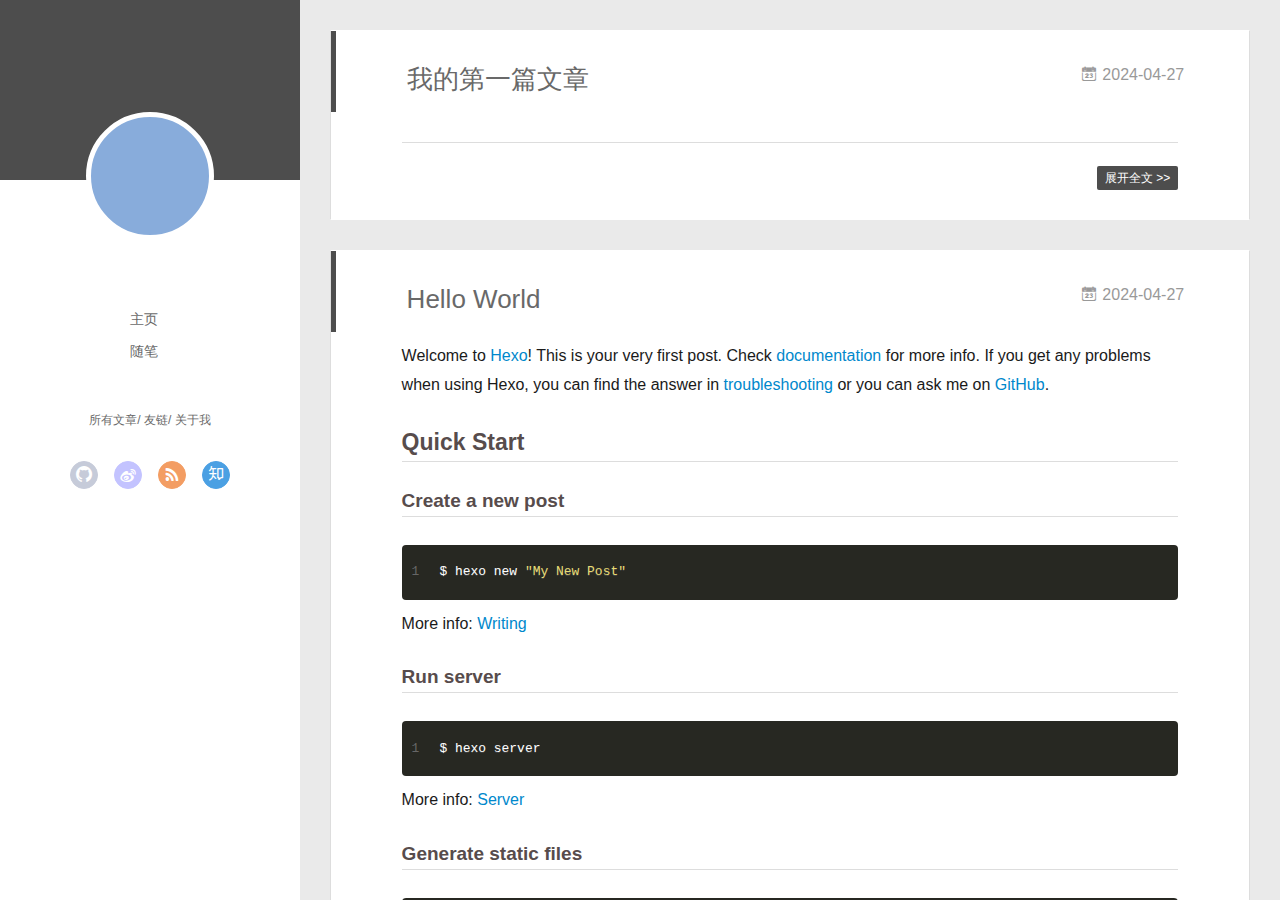
==== index.html @ f7ef1d69 "Site updated: 2024-04-27 20:26:57" ====
<!DOCTYPE html>
<html>
<head>
  <meta charset="utf-8">
  
  <meta name="renderer" content="webkit">
  <meta http-equiv="X-UA-Compatible" content="IE=edge" >
  <link rel="dns-prefetch" href="http://example.com">
  <title>Hexo</title>
  <meta name="viewport" content="width=device-width, initial-scale=1, maximum-scale=1">
  <meta property="og:type" content="website">
<meta property="og:title" content="Hexo">
<meta property="og:url" content="http://example.com/index.html">
<meta property="og:site_name" content="Hexo">
<meta property="og:locale" content="en_US">
<meta property="article:author" content="John Doe">
<meta name="twitter:card" content="summary">
  
    <link rel="alternative" href="/atom.xml" title="Hexo" type="application/atom+xml">
  
  
    <link rel="icon" href="/favicon.png">
  
  <link rel="stylesheet" type="text/css" href="/./main.0cf68a.css">
  <style type="text/css">
  
    #container.show {
      background: linear-gradient(200deg,#a0cfe4,#e8c37e);
    }
  </style>
  

  

<meta name="generator" content="Hexo 7.2.0"></head>

<body>
  <div id="container" q-class="show:isCtnShow">
    <canvas id="anm-canvas" class="anm-canvas"></canvas>
    <div class="left-col" q-class="show:isShow">
      
<div class="overlay" style="background: #4d4d4d"></div>
<div class="intrude-less">
	<header id="header" class="inner">
		<a href="/" class="profilepic">
			<img src="" class="js-avatar">
		</a>
		<hgroup>
		  <h1 class="header-author"><a href="/"></a></h1>
		</hgroup>
		

		<nav class="header-menu">
			<ul>
			
				<li><a href="/">主页</a></li>
	        
				<li><a href="/tags/%E9%9A%8F%E7%AC%94/">随笔</a></li>
	        
			</ul>
		</nav>
		<nav class="header-smart-menu">
    		
    			
    			<a q-on="click: openSlider(e, 'innerArchive')" href="javascript:void(0)">所有文章</a>
    			
            
    			
    			<a q-on="click: openSlider(e, 'friends')" href="javascript:void(0)">友链</a>
    			
            
    			
    			<a q-on="click: openSlider(e, 'aboutme')" href="javascript:void(0)">关于我</a>
    			
            
		</nav>
		<nav class="header-nav">
			<div class="social">
				
					<a class="github" target="_blank" href="#" title="github"><i class="icon-github"></i></a>
		        
					<a class="weibo" target="_blank" href="#" title="weibo"><i class="icon-weibo"></i></a>
		        
					<a class="rss" target="_blank" href="#" title="rss"><i class="icon-rss"></i></a>
		        
					<a class="zhihu" target="_blank" href="#" title="zhihu"><i class="icon-zhihu"></i></a>
		        
			</div>
		</nav>
	</header>		
</div>

    </div>
    <div class="mid-col" q-class="show:isShow,hide:isShow|isFalse">
      
<nav id="mobile-nav">
  	<div class="overlay js-overlay" style="background: #4d4d4d"></div>
	<div class="btnctn js-mobile-btnctn">
  		<div class="slider-trigger list" q-on="click: openSlider(e)"><i class="icon icon-sort"></i></div>
	</div>
	<div class="intrude-less">
		<header id="header" class="inner">
			<div class="profilepic">
				<img src="" class="js-avatar">
			</div>
			<hgroup>
			  <h1 class="header-author js-header-author"></h1>
			</hgroup>
			
			
			
				
			
				
			
			
			
			<nav class="header-nav">
				<div class="social">
					
						<a class="github" target="_blank" href="#" title="github"><i class="icon-github"></i></a>
			        
						<a class="weibo" target="_blank" href="#" title="weibo"><i class="icon-weibo"></i></a>
			        
						<a class="rss" target="_blank" href="#" title="rss"><i class="icon-rss"></i></a>
			        
						<a class="zhihu" target="_blank" href="#" title="zhihu"><i class="icon-zhihu"></i></a>
			        
				</div>
			</nav>

			<nav class="header-menu js-header-menu">
				<ul style="width: 50%">
				
				
					<li style="width: 50%"><a href="/">主页</a></li>
		        
					<li style="width: 50%"><a href="/tags/%E9%9A%8F%E7%AC%94/">随笔</a></li>
		        
				</ul>
			</nav>
		</header>				
	</div>
	<div class="mobile-mask" style="display:none" q-show="isShow"></div>
</nav>

      <div id="wrapper" class="body-wrap">
        <div class="menu-l">
          <div class="canvas-wrap">
            <canvas data-colors="#eaeaea" data-sectionHeight="100" data-contentId="js-content" id="myCanvas1" class="anm-canvas"></canvas>
          </div>
          <div id="js-content" class="content-ll">
            
  
    <article id="post-我的第一篇文章" class="article article-type-post  article-index" itemscope itemprop="blogPost">
  <div class="article-inner">
    
      <header class="article-header">
        
  
    <h1 itemprop="name">
      <a class="article-title" href="/2024/04/27/%E6%88%91%E7%9A%84%E7%AC%AC%E4%B8%80%E7%AF%87%E6%96%87%E7%AB%A0/">我的第一篇文章</a>
    </h1>
  

        
        <a href="/2024/04/27/%E6%88%91%E7%9A%84%E7%AC%AC%E4%B8%80%E7%AF%87%E6%96%87%E7%AB%A0/" class="archive-article-date">
  	<time datetime="2024-04-27T11:59:46.000Z" itemprop="datePublished"><i class="icon-calendar icon"></i>2024-04-27</time>
</a>
        
      </header>
    
    <div class="article-entry" itemprop="articleBody">
      
        
      

      
    </div>
    <div class="article-info article-info-index">
      
      
      

      
        <p class="article-more-link">
          <a class="article-more-a" href="/2024/04/27/%E6%88%91%E7%9A%84%E7%AC%AC%E4%B8%80%E7%AF%87%E6%96%87%E7%AB%A0/">展开全文 >></a>
        </p>
      

      
      <div class="clearfix"></div>
    </div>
  </div>
</article>

<aside class="wrap-side-operation">
    <div class="mod-side-operation">
        
        <div class="jump-container" id="js-jump-container" style="display:none;">
            <a href="javascript:void(0)" class="mod-side-operation__jump-to-top">
                <i class="icon-font icon-back"></i>
            </a>
            <div id="js-jump-plan-container" class="jump-plan-container" style="top: -11px;">
                <i class="icon-font icon-plane jump-plane"></i>
            </div>
        </div>
        
        
    </div>
</aside>




  
    <article id="post-hello-world" class="article article-type-post  article-index" itemscope itemprop="blogPost">
  <div class="article-inner">
    
      <header class="article-header">
        
  
    <h1 itemprop="name">
      <a class="article-title" href="/2024/04/27/hello-world/">Hello World</a>
    </h1>
  

        
        <a href="/2024/04/27/hello-world/" class="archive-article-date">
  	<time datetime="2024-04-27T08:13:49.030Z" itemprop="datePublished"><i class="icon-calendar icon"></i>2024-04-27</time>
</a>
        
      </header>
    
    <div class="article-entry" itemprop="articleBody">
      
        <p>Welcome to <a target="_blank" rel="noopener" href="https://hexo.io/">Hexo</a>! This is your very first post. Check <a target="_blank" rel="noopener" href="https://hexo.io/docs/">documentation</a> for more info. If you get any problems when using Hexo, you can find the answer in <a target="_blank" rel="noopener" href="https://hexo.io/docs/troubleshooting.html">troubleshooting</a> or you can ask me on <a target="_blank" rel="noopener" href="https://github.com/hexojs/hexo/issues">GitHub</a>.</p>
<h2 id="Quick-Start"><a href="#Quick-Start" class="headerlink" title="Quick Start"></a>Quick Start</h2><h3 id="Create-a-new-post"><a href="#Create-a-new-post" class="headerlink" title="Create a new post"></a>Create a new post</h3><figure class="highlight bash"><table><tr><td class="gutter"><pre><span class="line">1</span><br></pre></td><td class="code"><pre><span class="line">$ hexo new <span class="string">&quot;My New Post&quot;</span></span><br></pre></td></tr></table></figure>

<p>More info: <a target="_blank" rel="noopener" href="https://hexo.io/docs/writing.html">Writing</a></p>
<h3 id="Run-server"><a href="#Run-server" class="headerlink" title="Run server"></a>Run server</h3><figure class="highlight bash"><table><tr><td class="gutter"><pre><span class="line">1</span><br></pre></td><td class="code"><pre><span class="line">$ hexo server</span><br></pre></td></tr></table></figure>

<p>More info: <a target="_blank" rel="noopener" href="https://hexo.io/docs/server.html">Server</a></p>
<h3 id="Generate-static-files"><a href="#Generate-static-files" class="headerlink" title="Generate static files"></a>Generate static files</h3><figure class="highlight bash"><table><tr><td class="gutter"><pre><span class="line">1</span><br></pre></td><td class="code"><pre><span class="line">$ hexo generate</span><br></pre></td></tr></table></figure>

<p>More info: <a target="_blank" rel="noopener" href="https://hexo.io/docs/generating.html">Generating</a></p>
<h3 id="Deploy-to-remote-sites"><a href="#Deploy-to-remote-sites" class="headerlink" title="Deploy to remote sites"></a>Deploy to remote sites</h3><figure class="highlight bash"><table><tr><td class="gutter"><pre><span class="line">1</span><br></pre></td><td class="code"><pre><span class="line">$ hexo deploy</span><br></pre></td></tr></table></figure>

<p>More info: <a target="_blank" rel="noopener" href="https://hexo.io/docs/one-command-deployment.html">Deployment</a></p>

      

      
    </div>
    <div class="article-info article-info-index">
      
      
      

      
        <p class="article-more-link">
          <a class="article-more-a" href="/2024/04/27/hello-world/">展开全文 >></a>
        </p>
      

      
      <div class="clearfix"></div>
    </div>
  </div>
</article>

<aside class="wrap-side-operation">
    <div class="mod-side-operation">
        
        <div class="jump-container" id="js-jump-container" style="display:none;">
            <a href="javascript:void(0)" class="mod-side-operation__jump-to-top">
                <i class="icon-font icon-back"></i>
            </a>
            <div id="js-jump-plan-container" class="jump-plan-container" style="top: -11px;">
                <i class="icon-font icon-plane jump-plane"></i>
            </div>
        </div>
        
        
    </div>
</aside>




  
  


          </div>
        </div>
      </div>
      <footer id="footer">
  <div class="outer">
    <div id="footer-info">
    	<div class="footer-left">
    		&copy; 2024 John Doe
    	</div>
      	<div class="footer-right">
      		<a href="http://hexo.io/" target="_blank">Hexo</a>  Theme <a href="https://github.com/litten/hexo-theme-yilia" target="_blank">Yilia</a> by Litten
      	</div>
    </div>
  </div>
</footer>
    </div>
    <script>
	var yiliaConfig = {
		mathjax: false,
		isHome: true,
		isPost: false,
		isArchive: false,
		isTag: false,
		isCategory: false,
		open_in_new: false,
		toc_hide_index: true,
		root: "/",
		innerArchive: true,
		showTags: false
	}
</script>

<script>!function(t){function n(e){if(r[e])return r[e].exports;var i=r[e]={exports:{},id:e,loaded:!1};return t[e].call(i.exports,i,i.exports,n),i.loaded=!0,i.exports}var r={};n.m=t,n.c=r,n.p="./",n(0)}([function(t,n,r){r(195),t.exports=r(191)},function(t,n,r){var e=r(3),i=r(52),o=r(27),u=r(28),c=r(53),f="prototype",a=function(t,n,r){var s,l,h,v,p=t&a.F,d=t&a.G,y=t&a.S,g=t&a.P,b=t&a.B,m=d?e:y?e[n]||(e[n]={}):(e[n]||{})[f],x=d?i:i[n]||(i[n]={}),w=x[f]||(x[f]={});d&&(r=n);for(s in r)l=!p&&m&&void 0!==m[s],h=(l?m:r)[s],v=b&&l?c(h,e):g&&"function"==typeof h?c(Function.call,h):h,m&&u(m,s,h,t&a.U),x[s]!=h&&o(x,s,v),g&&w[s]!=h&&(w[s]=h)};e.core=i,a.F=1,a.G=2,a.S=4,a.P=8,a.B=16,a.W=32,a.U=64,a.R=128,t.exports=a},function(t,n,r){var e=r(6);t.exports=function(t){if(!e(t))throw TypeError(t+" is not an object!");return t}},function(t,n){var r=t.exports="undefined"!=typeof window&&window.Math==Math?window:"undefined"!=typeof self&&self.Math==Math?self:Function("return this")();"number"==typeof __g&&(__g=r)},function(t,n){t.exports=function(t){try{return!!t()}catch(t){return!0}}},function(t,n){var r=t.exports="undefined"!=typeof window&&window.Math==Math?window:"undefined"!=typeof self&&self.Math==Math?self:Function("return this")();"number"==typeof __g&&(__g=r)},function(t,n){t.exports=function(t){return"object"==typeof t?null!==t:"function"==typeof t}},function(t,n,r){var e=r(126)("wks"),i=r(76),o=r(3).Symbol,u="function"==typeof o;(t.exports=function(t){return e[t]||(e[t]=u&&o[t]||(u?o:i)("Symbol."+t))}).store=e},function(t,n){var r={}.hasOwnProperty;t.exports=function(t,n){return r.call(t,n)}},function(t,n,r){var e=r(94),i=r(33);t.exports=function(t){return e(i(t))}},function(t,n,r){t.exports=!r(4)(function(){return 7!=Object.defineProperty({},"a",{get:function(){return 7}}).a})},function(t,n,r){var e=r(2),i=r(167),o=r(50),u=Object.defineProperty;n.f=r(10)?Object.defineProperty:function(t,n,r){if(e(t),n=o(n,!0),e(r),i)try{return u(t,n,r)}catch(t){}if("get"in r||"set"in r)throw TypeError("Accessors not supported!");return"value"in r&&(t[n]=r.value),t}},function(t,n,r){t.exports=!r(18)(function(){return 7!=Object.defineProperty({},"a",{get:function(){return 7}}).a})},function(t,n,r){var e=r(14),i=r(22);t.exports=r(12)?function(t,n,r){return e.f(t,n,i(1,r))}:function(t,n,r){return t[n]=r,t}},function(t,n,r){var e=r(20),i=r(58),o=r(42),u=Object.defineProperty;n.f=r(12)?Object.defineProperty:function(t,n,r){if(e(t),n=o(n,!0),e(r),i)try{return u(t,n,r)}catch(t){}if("get"in r||"set"in r)throw TypeError("Accessors not supported!");return"value"in r&&(t[n]=r.value),t}},function(t,n,r){var e=r(40)("wks"),i=r(23),o=r(5).Symbol,u="function"==typeof o;(t.exports=function(t){return e[t]||(e[t]=u&&o[t]||(u?o:i)("Symbol."+t))}).store=e},function(t,n,r){var e=r(67),i=Math.min;t.exports=function(t){return t>0?i(e(t),9007199254740991):0}},function(t,n,r){var e=r(46);t.exports=function(t){return Object(e(t))}},function(t,n){t.exports=function(t){try{return!!t()}catch(t){return!0}}},function(t,n,r){var e=r(63),i=r(34);t.exports=Object.keys||function(t){return e(t,i)}},function(t,n,r){var e=r(21);t.exports=function(t){if(!e(t))throw TypeError(t+" is not an object!");return t}},function(t,n){t.exports=function(t){return"object"==typeof t?null!==t:"function"==typeof t}},function(t,n){t.exports=function(t,n){return{enumerable:!(1&t),configurable:!(2&t),writable:!(4&t),value:n}}},function(t,n){var r=0,e=Math.random();t.exports=function(t){return"Symbol(".concat(void 0===t?"":t,")_",(++r+e).toString(36))}},function(t,n){var r={}.hasOwnProperty;t.exports=function(t,n){return r.call(t,n)}},function(t,n){var r=t.exports={version:"2.4.0"};"number"==typeof __e&&(__e=r)},function(t,n){t.exports=function(t){if("function"!=typeof t)throw TypeError(t+" is not a function!");return t}},function(t,n,r){var e=r(11),i=r(66);t.exports=r(10)?function(t,n,r){return e.f(t,n,i(1,r))}:function(t,n,r){return t[n]=r,t}},function(t,n,r){var e=r(3),i=r(27),o=r(24),u=r(76)("src"),c="toString",f=Function[c],a=(""+f).split(c);r(52).inspectSource=function(t){return f.call(t)},(t.exports=function(t,n,r,c){var f="function"==typeof r;f&&(o(r,"name")||i(r,"name",n)),t[n]!==r&&(f&&(o(r,u)||i(r,u,t[n]?""+t[n]:a.join(String(n)))),t===e?t[n]=r:c?t[n]?t[n]=r:i(t,n,r):(delete t[n],i(t,n,r)))})(Function.prototype,c,function(){return"function"==typeof this&&this[u]||f.call(this)})},function(t,n,r){var e=r(1),i=r(4),o=r(46),u=function(t,n,r,e){var i=String(o(t)),u="<"+n;return""!==r&&(u+=" "+r+'="'+String(e).replace(/"/g,"&quot;")+'"'),u+">"+i+"</"+n+">"};t.exports=function(t,n){var r={};r[t]=n(u),e(e.P+e.F*i(function(){var n=""[t]('"');return n!==n.toLowerCase()||n.split('"').length>3}),"String",r)}},function(t,n,r){var e=r(115),i=r(46);t.exports=function(t){return e(i(t))}},function(t,n,r){var e=r(116),i=r(66),o=r(30),u=r(50),c=r(24),f=r(167),a=Object.getOwnPropertyDescriptor;n.f=r(10)?a:function(t,n){if(t=o(t),n=u(n,!0),f)try{return a(t,n)}catch(t){}if(c(t,n))return i(!e.f.call(t,n),t[n])}},function(t,n,r){var e=r(24),i=r(17),o=r(145)("IE_PROTO"),u=Object.prototype;t.exports=Object.getPrototypeOf||function(t){return t=i(t),e(t,o)?t[o]:"function"==typeof t.constructor&&t instanceof t.constructor?t.constructor.prototype:t instanceof Object?u:null}},function(t,n){t.exports=function(t){if(void 0==t)throw TypeError("Can't call method on  "+t);return t}},function(t,n){t.exports="constructor,hasOwnProperty,isPrototypeOf,propertyIsEnumerable,toLocaleString,toString,valueOf".split(",")},function(t,n){t.exports={}},function(t,n){t.exports=!0},function(t,n){n.f={}.propertyIsEnumerable},function(t,n,r){var e=r(14).f,i=r(8),o=r(15)("toStringTag");t.exports=function(t,n,r){t&&!i(t=r?t:t.prototype,o)&&e(t,o,{configurable:!0,value:n})}},function(t,n,r){var e=r(40)("keys"),i=r(23);t.exports=function(t){return e[t]||(e[t]=i(t))}},function(t,n,r){var e=r(5),i="__core-js_shared__",o=e[i]||(e[i]={});t.exports=function(t){return o[t]||(o[t]={})}},function(t,n){var r=Math.ceil,e=Math.floor;t.exports=function(t){return isNaN(t=+t)?0:(t>0?e:r)(t)}},function(t,n,r){var e=r(21);t.exports=function(t,n){if(!e(t))return t;var r,i;if(n&&"function"==typeof(r=t.toString)&&!e(i=r.call(t)))return i;if("function"==typeof(r=t.valueOf)&&!e(i=r.call(t)))return i;if(!n&&"function"==typeof(r=t.toString)&&!e(i=r.call(t)))return i;throw TypeError("Can't convert object to primitive value")}},function(t,n,r){var e=r(5),i=r(25),o=r(36),u=r(44),c=r(14).f;t.exports=function(t){var n=i.Symbol||(i.Symbol=o?{}:e.Symbol||{});"_"==t.charAt(0)||t in n||c(n,t,{value:u.f(t)})}},function(t,n,r){n.f=r(15)},function(t,n){var r={}.toString;t.exports=function(t){return r.call(t).slice(8,-1)}},function(t,n){t.exports=function(t){if(void 0==t)throw TypeError("Can't call method on  "+t);return t}},function(t,n,r){var e=r(4);t.exports=function(t,n){return!!t&&e(function(){n?t.call(null,function(){},1):t.call(null)})}},function(t,n,r){var e=r(53),i=r(115),o=r(17),u=r(16),c=r(203);t.exports=function(t,n){var r=1==t,f=2==t,a=3==t,s=4==t,l=6==t,h=5==t||l,v=n||c;return function(n,c,p){for(var d,y,g=o(n),b=i(g),m=e(c,p,3),x=u(b.length),w=0,S=r?v(n,x):f?v(n,0):void 0;x>w;w++)if((h||w in b)&&(d=b[w],y=m(d,w,g),t))if(r)S[w]=y;else if(y)switch(t){case 3:return!0;case 5:return d;case 6:return w;case 2:S.push(d)}else if(s)return!1;return l?-1:a||s?s:S}}},function(t,n,r){var e=r(1),i=r(52),o=r(4);t.exports=function(t,n){var r=(i.Object||{})[t]||Object[t],u={};u[t]=n(r),e(e.S+e.F*o(function(){r(1)}),"Object",u)}},function(t,n,r){var e=r(6);t.exports=function(t,n){if(!e(t))return t;var r,i;if(n&&"function"==typeof(r=t.toString)&&!e(i=r.call(t)))return i;if("function"==typeof(r=t.valueOf)&&!e(i=r.call(t)))return i;if(!n&&"function"==typeof(r=t.toString)&&!e(i=r.call(t)))return i;throw TypeError("Can't convert object to primitive value")}},function(t,n,r){var e=r(5),i=r(25),o=r(91),u=r(13),c="prototype",f=function(t,n,r){var a,s,l,h=t&f.F,v=t&f.G,p=t&f.S,d=t&f.P,y=t&f.B,g=t&f.W,b=v?i:i[n]||(i[n]={}),m=b[c],x=v?e:p?e[n]:(e[n]||{})[c];v&&(r=n);for(a in r)(s=!h&&x&&void 0!==x[a])&&a in b||(l=s?x[a]:r[a],b[a]=v&&"function"!=typeof x[a]?r[a]:y&&s?o(l,e):g&&x[a]==l?function(t){var n=function(n,r,e){if(this instanceof t){switch(arguments.length){case 0:return new t;case 1:return new t(n);case 2:return new t(n,r)}return new t(n,r,e)}return t.apply(this,arguments)};return n[c]=t[c],n}(l):d&&"function"==typeof l?o(Function.call,l):l,d&&((b.virtual||(b.virtual={}))[a]=l,t&f.R&&m&&!m[a]&&u(m,a,l)))};f.F=1,f.G=2,f.S=4,f.P=8,f.B=16,f.W=32,f.U=64,f.R=128,t.exports=f},function(t,n){var r=t.exports={version:"2.4.0"};"number"==typeof __e&&(__e=r)},function(t,n,r){var e=r(26);t.exports=function(t,n,r){if(e(t),void 0===n)return t;switch(r){case 1:return function(r){return t.call(n,r)};case 2:return function(r,e){return t.call(n,r,e)};case 3:return function(r,e,i){return t.call(n,r,e,i)}}return function(){return t.apply(n,arguments)}}},function(t,n,r){var e=r(183),i=r(1),o=r(126)("metadata"),u=o.store||(o.store=new(r(186))),c=function(t,n,r){var i=u.get(t);if(!i){if(!r)return;u.set(t,i=new e)}var o=i.get(n);if(!o){if(!r)return;i.set(n,o=new e)}return o},f=function(t,n,r){var e=c(n,r,!1);return void 0!==e&&e.has(t)},a=function(t,n,r){var e=c(n,r,!1);return void 0===e?void 0:e.get(t)},s=function(t,n,r,e){c(r,e,!0).set(t,n)},l=function(t,n){var r=c(t,n,!1),e=[];return r&&r.forEach(function(t,n){e.push(n)}),e},h=function(t){return void 0===t||"symbol"==typeof t?t:String(t)},v=function(t){i(i.S,"Reflect",t)};t.exports={store:u,map:c,has:f,get:a,set:s,keys:l,key:h,exp:v}},function(t,n,r){"use strict";if(r(10)){var e=r(69),i=r(3),o=r(4),u=r(1),c=r(127),f=r(152),a=r(53),s=r(68),l=r(66),h=r(27),v=r(73),p=r(67),d=r(16),y=r(75),g=r(50),b=r(24),m=r(180),x=r(114),w=r(6),S=r(17),_=r(137),O=r(70),E=r(32),P=r(71).f,j=r(154),F=r(76),M=r(7),A=r(48),N=r(117),T=r(146),I=r(155),k=r(80),L=r(123),R=r(74),C=r(130),D=r(160),U=r(11),W=r(31),G=U.f,B=W.f,V=i.RangeError,z=i.TypeError,q=i.Uint8Array,K="ArrayBuffer",J="Shared"+K,Y="BYTES_PER_ELEMENT",H="prototype",$=Array[H],X=f.ArrayBuffer,Q=f.DataView,Z=A(0),tt=A(2),nt=A(3),rt=A(4),et=A(5),it=A(6),ot=N(!0),ut=N(!1),ct=I.values,ft=I.keys,at=I.entries,st=$.lastIndexOf,lt=$.reduce,ht=$.reduceRight,vt=$.join,pt=$.sort,dt=$.slice,yt=$.toString,gt=$.toLocaleString,bt=M("iterator"),mt=M("toStringTag"),xt=F("typed_constructor"),wt=F("def_constructor"),St=c.CONSTR,_t=c.TYPED,Ot=c.VIEW,Et="Wrong length!",Pt=A(1,function(t,n){return Tt(T(t,t[wt]),n)}),jt=o(function(){return 1===new q(new Uint16Array([1]).buffer)[0]}),Ft=!!q&&!!q[H].set&&o(function(){new q(1).set({})}),Mt=function(t,n){if(void 0===t)throw z(Et);var r=+t,e=d(t);if(n&&!m(r,e))throw V(Et);return e},At=function(t,n){var r=p(t);if(r<0||r%n)throw V("Wrong offset!");return r},Nt=function(t){if(w(t)&&_t in t)return t;throw z(t+" is not a typed array!")},Tt=function(t,n){if(!(w(t)&&xt in t))throw z("It is not a typed array constructor!");return new t(n)},It=function(t,n){return kt(T(t,t[wt]),n)},kt=function(t,n){for(var r=0,e=n.length,i=Tt(t,e);e>r;)i[r]=n[r++];return i},Lt=function(t,n,r){G(t,n,{get:function(){return this._d[r]}})},Rt=function(t){var n,r,e,i,o,u,c=S(t),f=arguments.length,s=f>1?arguments[1]:void 0,l=void 0!==s,h=j(c);if(void 0!=h&&!_(h)){for(u=h.call(c),e=[],n=0;!(o=u.next()).done;n++)e.push(o.value);c=e}for(l&&f>2&&(s=a(s,arguments[2],2)),n=0,r=d(c.length),i=Tt(this,r);r>n;n++)i[n]=l?s(c[n],n):c[n];return i},Ct=function(){for(var t=0,n=arguments.length,r=Tt(this,n);n>t;)r[t]=arguments[t++];return r},Dt=!!q&&o(function(){gt.call(new q(1))}),Ut=function(){return gt.apply(Dt?dt.call(Nt(this)):Nt(this),arguments)},Wt={copyWithin:function(t,n){return D.call(Nt(this),t,n,arguments.length>2?arguments[2]:void 0)},every:function(t){return rt(Nt(this),t,arguments.length>1?arguments[1]:void 0)},fill:function(t){return C.apply(Nt(this),arguments)},filter:function(t){return It(this,tt(Nt(this),t,arguments.length>1?arguments[1]:void 0))},find:function(t){return et(Nt(this),t,arguments.length>1?arguments[1]:void 0)},findIndex:function(t){return it(Nt(this),t,arguments.length>1?arguments[1]:void 0)},forEach:function(t){Z(Nt(this),t,arguments.length>1?arguments[1]:void 0)},indexOf:function(t){return ut(Nt(this),t,arguments.length>1?arguments[1]:void 0)},includes:function(t){return ot(Nt(this),t,arguments.length>1?arguments[1]:void 0)},join:function(t){return vt.apply(Nt(this),arguments)},lastIndexOf:function(t){return st.apply(Nt(this),arguments)},map:function(t){return Pt(Nt(this),t,arguments.length>1?arguments[1]:void 0)},reduce:function(t){return lt.apply(Nt(this),arguments)},reduceRight:function(t){return ht.apply(Nt(this),arguments)},reverse:function(){for(var t,n=this,r=Nt(n).length,e=Math.floor(r/2),i=0;i<e;)t=n[i],n[i++]=n[--r],n[r]=t;return n},some:function(t){return nt(Nt(this),t,arguments.length>1?arguments[1]:void 0)},sort:function(t){return pt.call(Nt(this),t)},subarray:function(t,n){var r=Nt(this),e=r.length,i=y(t,e);return new(T(r,r[wt]))(r.buffer,r.byteOffset+i*r.BYTES_PER_ELEMENT,d((void 0===n?e:y(n,e))-i))}},Gt=function(t,n){return It(this,dt.call(Nt(this),t,n))},Bt=function(t){Nt(this);var n=At(arguments[1],1),r=this.length,e=S(t),i=d(e.length),o=0;if(i+n>r)throw V(Et);for(;o<i;)this[n+o]=e[o++]},Vt={entries:function(){return at.call(Nt(this))},keys:function(){return ft.call(Nt(this))},values:function(){return ct.call(Nt(this))}},zt=function(t,n){return w(t)&&t[_t]&&"symbol"!=typeof n&&n in t&&String(+n)==String(n)},qt=function(t,n){return zt(t,n=g(n,!0))?l(2,t[n]):B(t,n)},Kt=function(t,n,r){return!(zt(t,n=g(n,!0))&&w(r)&&b(r,"value"))||b(r,"get")||b(r,"set")||r.configurable||b(r,"writable")&&!r.writable||b(r,"enumerable")&&!r.enumerable?G(t,n,r):(t[n]=r.value,t)};St||(W.f=qt,U.f=Kt),u(u.S+u.F*!St,"Object",{getOwnPropertyDescriptor:qt,defineProperty:Kt}),o(function(){yt.call({})})&&(yt=gt=function(){return vt.call(this)});var Jt=v({},Wt);v(Jt,Vt),h(Jt,bt,Vt.values),v(Jt,{slice:Gt,set:Bt,constructor:function(){},toString:yt,toLocaleString:Ut}),Lt(Jt,"buffer","b"),Lt(Jt,"byteOffset","o"),Lt(Jt,"byteLength","l"),Lt(Jt,"length","e"),G(Jt,mt,{get:function(){return this[_t]}}),t.exports=function(t,n,r,f){f=!!f;var a=t+(f?"Clamped":"")+"Array",l="Uint8Array"!=a,v="get"+t,p="set"+t,y=i[a],g=y||{},b=y&&E(y),m=!y||!c.ABV,S={},_=y&&y[H],j=function(t,r){var e=t._d;return e.v[v](r*n+e.o,jt)},F=function(t,r,e){var i=t._d;f&&(e=(e=Math.round(e))<0?0:e>255?255:255&e),i.v[p](r*n+i.o,e,jt)},M=function(t,n){G(t,n,{get:function(){return j(this,n)},set:function(t){return F(this,n,t)},enumerable:!0})};m?(y=r(function(t,r,e,i){s(t,y,a,"_d");var o,u,c,f,l=0,v=0;if(w(r)){if(!(r instanceof X||(f=x(r))==K||f==J))return _t in r?kt(y,r):Rt.call(y,r);o=r,v=At(e,n);var p=r.byteLength;if(void 0===i){if(p%n)throw V(Et);if((u=p-v)<0)throw V(Et)}else if((u=d(i)*n)+v>p)throw V(Et);c=u/n}else c=Mt(r,!0),u=c*n,o=new X(u);for(h(t,"_d",{b:o,o:v,l:u,e:c,v:new Q(o)});l<c;)M(t,l++)}),_=y[H]=O(Jt),h(_,"constructor",y)):L(function(t){new y(null),new y(t)},!0)||(y=r(function(t,r,e,i){s(t,y,a);var o;return w(r)?r instanceof X||(o=x(r))==K||o==J?void 0!==i?new g(r,At(e,n),i):void 0!==e?new g(r,At(e,n)):new g(r):_t in r?kt(y,r):Rt.call(y,r):new g(Mt(r,l))}),Z(b!==Function.prototype?P(g).concat(P(b)):P(g),function(t){t in y||h(y,t,g[t])}),y[H]=_,e||(_.constructor=y));var A=_[bt],N=!!A&&("values"==A.name||void 0==A.name),T=Vt.values;h(y,xt,!0),h(_,_t,a),h(_,Ot,!0),h(_,wt,y),(f?new y(1)[mt]==a:mt in _)||G(_,mt,{get:function(){return a}}),S[a]=y,u(u.G+u.W+u.F*(y!=g),S),u(u.S,a,{BYTES_PER_ELEMENT:n,from:Rt,of:Ct}),Y in _||h(_,Y,n),u(u.P,a,Wt),R(a),u(u.P+u.F*Ft,a,{set:Bt}),u(u.P+u.F*!N,a,Vt),u(u.P+u.F*(_.toString!=yt),a,{toString:yt}),u(u.P+u.F*o(function(){new y(1).slice()}),a,{slice:Gt}),u(u.P+u.F*(o(function(){return[1,2].toLocaleString()!=new y([1,2]).toLocaleString()})||!o(function(){_.toLocaleString.call([1,2])})),a,{toLocaleString:Ut}),k[a]=N?A:T,e||N||h(_,bt,T)}}else t.exports=function(){}},function(t,n){var r={}.toString;t.exports=function(t){return r.call(t).slice(8,-1)}},function(t,n,r){var e=r(21),i=r(5).document,o=e(i)&&e(i.createElement);t.exports=function(t){return o?i.createElement(t):{}}},function(t,n,r){t.exports=!r(12)&&!r(18)(function(){return 7!=Object.defineProperty(r(57)("div"),"a",{get:function(){return 7}}).a})},function(t,n,r){"use strict";var e=r(36),i=r(51),o=r(64),u=r(13),c=r(8),f=r(35),a=r(96),s=r(38),l=r(103),h=r(15)("iterator"),v=!([].keys&&"next"in[].keys()),p="keys",d="values",y=function(){return this};t.exports=function(t,n,r,g,b,m,x){a(r,n,g);var w,S,_,O=function(t){if(!v&&t in F)return F[t];switch(t){case p:case d:return function(){return new r(this,t)}}return function(){return new r(this,t)}},E=n+" Iterator",P=b==d,j=!1,F=t.prototype,M=F[h]||F["@@iterator"]||b&&F[b],A=M||O(b),N=b?P?O("entries"):A:void 0,T="Array"==n?F.entries||M:M;if(T&&(_=l(T.call(new t)))!==Object.prototype&&(s(_,E,!0),e||c(_,h)||u(_,h,y)),P&&M&&M.name!==d&&(j=!0,A=function(){return M.call(this)}),e&&!x||!v&&!j&&F[h]||u(F,h,A),f[n]=A,f[E]=y,b)if(w={values:P?A:O(d),keys:m?A:O(p),entries:N},x)for(S in w)S in F||o(F,S,w[S]);else i(i.P+i.F*(v||j),n,w);return w}},function(t,n,r){var e=r(20),i=r(100),o=r(34),u=r(39)("IE_PROTO"),c=function(){},f="prototype",a=function(){var t,n=r(57)("iframe"),e=o.length;for(n.style.display="none",r(93).appendChild(n),n.src="javascript:",t=n.contentWindow.document,t.open(),t.write("<script>document.F=Object<\/script>"),t.close(),a=t.F;e--;)delete a[f][o[e]];return a()};t.exports=Object.create||function(t,n){var r;return null!==t?(c[f]=e(t),r=new c,c[f]=null,r[u]=t):r=a(),void 0===n?r:i(r,n)}},function(t,n,r){var e=r(63),i=r(34).concat("length","prototype");n.f=Object.getOwnPropertyNames||function(t){return e(t,i)}},function(t,n){n.f=Object.getOwnPropertySymbols},function(t,n,r){var e=r(8),i=r(9),o=r(90)(!1),u=r(39)("IE_PROTO");t.exports=function(t,n){var r,c=i(t),f=0,a=[];for(r in c)r!=u&&e(c,r)&&a.push(r);for(;n.length>f;)e(c,r=n[f++])&&(~o(a,r)||a.push(r));return a}},function(t,n,r){t.exports=r(13)},function(t,n,r){var e=r(76)("meta"),i=r(6),o=r(24),u=r(11).f,c=0,f=Object.isExtensible||function(){return!0},a=!r(4)(function(){return f(Object.preventExtensions({}))}),s=function(t){u(t,e,{value:{i:"O"+ ++c,w:{}}})},l=function(t,n){if(!i(t))return"symbol"==typeof t?t:("string"==typeof t?"S":"P")+t;if(!o(t,e)){if(!f(t))return"F";if(!n)return"E";s(t)}return t[e].i},h=function(t,n){if(!o(t,e)){if(!f(t))return!0;if(!n)return!1;s(t)}return t[e].w},v=function(t){return a&&p.NEED&&f(t)&&!o(t,e)&&s(t),t},p=t.exports={KEY:e,NEED:!1,fastKey:l,getWeak:h,onFreeze:v}},function(t,n){t.exports=function(t,n){return{enumerable:!(1&t),configurable:!(2&t),writable:!(4&t),value:n}}},function(t,n){var r=Math.ceil,e=Math.floor;t.exports=function(t){return isNaN(t=+t)?0:(t>0?e:r)(t)}},function(t,n){t.exports=function(t,n,r,e){if(!(t instanceof n)||void 0!==e&&e in t)throw TypeError(r+": incorrect invocation!");return t}},function(t,n){t.exports=!1},function(t,n,r){var e=r(2),i=r(173),o=r(133),u=r(145)("IE_PROTO"),c=function(){},f="prototype",a=function(){var t,n=r(132)("iframe"),e=o.length;for(n.style.display="none",r(135).appendChild(n),n.src="javascript:",t=n.contentWindow.document,t.open(),t.write("<script>document.F=Object<\/script>"),t.close(),a=t.F;e--;)delete a[f][o[e]];return a()};t.exports=Object.create||function(t,n){var r;return null!==t?(c[f]=e(t),r=new c,c[f]=null,r[u]=t):r=a(),void 0===n?r:i(r,n)}},function(t,n,r){var e=r(175),i=r(133).concat("length","prototype");n.f=Object.getOwnPropertyNames||function(t){return e(t,i)}},function(t,n,r){var e=r(175),i=r(133);t.exports=Object.keys||function(t){return e(t,i)}},function(t,n,r){var e=r(28);t.exports=function(t,n,r){for(var i in n)e(t,i,n[i],r);return t}},function(t,n,r){"use strict";var e=r(3),i=r(11),o=r(10),u=r(7)("species");t.exports=function(t){var n=e[t];o&&n&&!n[u]&&i.f(n,u,{configurable:!0,get:function(){return this}})}},function(t,n,r){var e=r(67),i=Math.max,o=Math.min;t.exports=function(t,n){return t=e(t),t<0?i(t+n,0):o(t,n)}},function(t,n){var r=0,e=Math.random();t.exports=function(t){return"Symbol(".concat(void 0===t?"":t,")_",(++r+e).toString(36))}},function(t,n,r){var e=r(33);t.exports=function(t){return Object(e(t))}},function(t,n,r){var e=r(7)("unscopables"),i=Array.prototype;void 0==i[e]&&r(27)(i,e,{}),t.exports=function(t){i[e][t]=!0}},function(t,n,r){var e=r(53),i=r(169),o=r(137),u=r(2),c=r(16),f=r(154),a={},s={},n=t.exports=function(t,n,r,l,h){var v,p,d,y,g=h?function(){return t}:f(t),b=e(r,l,n?2:1),m=0;if("function"!=typeof g)throw TypeError(t+" is not iterable!");if(o(g)){for(v=c(t.length);v>m;m++)if((y=n?b(u(p=t[m])[0],p[1]):b(t[m]))===a||y===s)return y}else for(d=g.call(t);!(p=d.next()).done;)if((y=i(d,b,p.value,n))===a||y===s)return y};n.BREAK=a,n.RETURN=s},function(t,n){t.exports={}},function(t,n,r){var e=r(11).f,i=r(24),o=r(7)("toStringTag");t.exports=function(t,n,r){t&&!i(t=r?t:t.prototype,o)&&e(t,o,{configurable:!0,value:n})}},function(t,n,r){var e=r(1),i=r(46),o=r(4),u=r(150),c="["+u+"]",f="​",a=RegExp("^"+c+c+"*"),s=RegExp(c+c+"*$"),l=function(t,n,r){var i={},c=o(function(){return!!u[t]()||f[t]()!=f}),a=i[t]=c?n(h):u[t];r&&(i[r]=a),e(e.P+e.F*c,"String",i)},h=l.trim=function(t,n){return t=String(i(t)),1&n&&(t=t.replace(a,"")),2&n&&(t=t.replace(s,"")),t};t.exports=l},function(t,n,r){t.exports={default:r(86),__esModule:!0}},function(t,n,r){t.exports={default:r(87),__esModule:!0}},function(t,n,r){"use strict";function e(t){return t&&t.__esModule?t:{default:t}}n.__esModule=!0;var i=r(84),o=e(i),u=r(83),c=e(u),f="function"==typeof c.default&&"symbol"==typeof o.default?function(t){return typeof t}:function(t){return t&&"function"==typeof c.default&&t.constructor===c.default&&t!==c.default.prototype?"symbol":typeof t};n.default="function"==typeof c.default&&"symbol"===f(o.default)?function(t){return void 0===t?"undefined":f(t)}:function(t){return t&&"function"==typeof c.default&&t.constructor===c.default&&t!==c.default.prototype?"symbol":void 0===t?"undefined":f(t)}},function(t,n,r){r(110),r(108),r(111),r(112),t.exports=r(25).Symbol},function(t,n,r){r(109),r(113),t.exports=r(44).f("iterator")},function(t,n){t.exports=function(t){if("function"!=typeof t)throw TypeError(t+" is not a function!");return t}},function(t,n){t.exports=function(){}},function(t,n,r){var e=r(9),i=r(106),o=r(105);t.exports=function(t){return function(n,r,u){var c,f=e(n),a=i(f.length),s=o(u,a);if(t&&r!=r){for(;a>s;)if((c=f[s++])!=c)return!0}else for(;a>s;s++)if((t||s in f)&&f[s]===r)return t||s||0;return!t&&-1}}},function(t,n,r){var e=r(88);t.exports=function(t,n,r){if(e(t),void 0===n)return t;switch(r){case 1:return function(r){return t.call(n,r)};case 2:return function(r,e){return t.call(n,r,e)};case 3:return function(r,e,i){return t.call(n,r,e,i)}}return function(){return t.apply(n,arguments)}}},function(t,n,r){var e=r(19),i=r(62),o=r(37);t.exports=function(t){var n=e(t),r=i.f;if(r)for(var u,c=r(t),f=o.f,a=0;c.length>a;)f.call(t,u=c[a++])&&n.push(u);return n}},function(t,n,r){t.exports=r(5).document&&document.documentElement},function(t,n,r){var e=r(56);t.exports=Object("z").propertyIsEnumerable(0)?Object:function(t){return"String"==e(t)?t.split(""):Object(t)}},function(t,n,r){var e=r(56);t.exports=Array.isArray||function(t){return"Array"==e(t)}},function(t,n,r){"use strict";var e=r(60),i=r(22),o=r(38),u={};r(13)(u,r(15)("iterator"),function(){return this}),t.exports=function(t,n,r){t.prototype=e(u,{next:i(1,r)}),o(t,n+" Iterator")}},function(t,n){t.exports=function(t,n){return{value:n,done:!!t}}},function(t,n,r){var e=r(19),i=r(9);t.exports=function(t,n){for(var r,o=i(t),u=e(o),c=u.length,f=0;c>f;)if(o[r=u[f++]]===n)return r}},function(t,n,r){var e=r(23)("meta"),i=r(21),o=r(8),u=r(14).f,c=0,f=Object.isExtensible||function(){return!0},a=!r(18)(function(){return f(Object.preventExtensions({}))}),s=function(t){u(t,e,{value:{i:"O"+ ++c,w:{}}})},l=function(t,n){if(!i(t))return"symbol"==typeof t?t:("string"==typeof t?"S":"P")+t;if(!o(t,e)){if(!f(t))return"F";if(!n)return"E";s(t)}return t[e].i},h=function(t,n){if(!o(t,e)){if(!f(t))return!0;if(!n)return!1;s(t)}return t[e].w},v=function(t){return a&&p.NEED&&f(t)&&!o(t,e)&&s(t),t},p=t.exports={KEY:e,NEED:!1,fastKey:l,getWeak:h,onFreeze:v}},function(t,n,r){var e=r(14),i=r(20),o=r(19);t.exports=r(12)?Object.defineProperties:function(t,n){i(t);for(var r,u=o(n),c=u.length,f=0;c>f;)e.f(t,r=u[f++],n[r]);return t}},function(t,n,r){var e=r(37),i=r(22),o=r(9),u=r(42),c=r(8),f=r(58),a=Object.getOwnPropertyDescriptor;n.f=r(12)?a:function(t,n){if(t=o(t),n=u(n,!0),f)try{return a(t,n)}catch(t){}if(c(t,n))return i(!e.f.call(t,n),t[n])}},function(t,n,r){var e=r(9),i=r(61).f,o={}.toString,u="object"==typeof window&&window&&Object.getOwnPropertyNames?Object.getOwnPropertyNames(window):[],c=function(t){try{return i(t)}catch(t){return u.slice()}};t.exports.f=function(t){return u&&"[object Window]"==o.call(t)?c(t):i(e(t))}},function(t,n,r){var e=r(8),i=r(77),o=r(39)("IE_PROTO"),u=Object.prototype;t.exports=Object.getPrototypeOf||function(t){return t=i(t),e(t,o)?t[o]:"function"==typeof t.constructor&&t instanceof t.constructor?t.constructor.prototype:t instanceof Object?u:null}},function(t,n,r){var e=r(41),i=r(33);t.exports=function(t){return function(n,r){var o,u,c=String(i(n)),f=e(r),a=c.length;return f<0||f>=a?t?"":void 0:(o=c.charCodeAt(f),o<55296||o>56319||f+1===a||(u=c.charCodeAt(f+1))<56320||u>57343?t?c.charAt(f):o:t?c.slice(f,f+2):u-56320+(o-55296<<10)+65536)}}},function(t,n,r){var e=r(41),i=Math.max,o=Math.min;t.exports=function(t,n){return t=e(t),t<0?i(t+n,0):o(t,n)}},function(t,n,r){var e=r(41),i=Math.min;t.exports=function(t){return t>0?i(e(t),9007199254740991):0}},function(t,n,r){"use strict";var e=r(89),i=r(97),o=r(35),u=r(9);t.exports=r(59)(Array,"Array",function(t,n){this._t=u(t),this._i=0,this._k=n},function(){var t=this._t,n=this._k,r=this._i++;return!t||r>=t.length?(this._t=void 0,i(1)):"keys"==n?i(0,r):"values"==n?i(0,t[r]):i(0,[r,t[r]])},"values"),o.Arguments=o.Array,e("keys"),e("values"),e("entries")},function(t,n){},function(t,n,r){"use strict";var e=r(104)(!0);r(59)(String,"String",function(t){this._t=String(t),this._i=0},function(){var t,n=this._t,r=this._i;return r>=n.length?{value:void 0,done:!0}:(t=e(n,r),this._i+=t.length,{value:t,done:!1})})},function(t,n,r){"use strict";var e=r(5),i=r(8),o=r(12),u=r(51),c=r(64),f=r(99).KEY,a=r(18),s=r(40),l=r(38),h=r(23),v=r(15),p=r(44),d=r(43),y=r(98),g=r(92),b=r(95),m=r(20),x=r(9),w=r(42),S=r(22),_=r(60),O=r(102),E=r(101),P=r(14),j=r(19),F=E.f,M=P.f,A=O.f,N=e.Symbol,T=e.JSON,I=T&&T.stringify,k="prototype",L=v("_hidden"),R=v("toPrimitive"),C={}.propertyIsEnumerable,D=s("symbol-registry"),U=s("symbols"),W=s("op-symbols"),G=Object[k],B="function"==typeof N,V=e.QObject,z=!V||!V[k]||!V[k].findChild,q=o&&a(function(){return 7!=_(M({},"a",{get:function(){return M(this,"a",{value:7}).a}})).a})?function(t,n,r){var e=F(G,n);e&&delete G[n],M(t,n,r),e&&t!==G&&M(G,n,e)}:M,K=function(t){var n=U[t]=_(N[k]);return n._k=t,n},J=B&&"symbol"==typeof N.iterator?function(t){return"symbol"==typeof t}:function(t){return t instanceof N},Y=function(t,n,r){return t===G&&Y(W,n,r),m(t),n=w(n,!0),m(r),i(U,n)?(r.enumerable?(i(t,L)&&t[L][n]&&(t[L][n]=!1),r=_(r,{enumerable:S(0,!1)})):(i(t,L)||M(t,L,S(1,{})),t[L][n]=!0),q(t,n,r)):M(t,n,r)},H=function(t,n){m(t);for(var r,e=g(n=x(n)),i=0,o=e.length;o>i;)Y(t,r=e[i++],n[r]);return t},$=function(t,n){return void 0===n?_(t):H(_(t),n)},X=function(t){var n=C.call(this,t=w(t,!0));return!(this===G&&i(U,t)&&!i(W,t))&&(!(n||!i(this,t)||!i(U,t)||i(this,L)&&this[L][t])||n)},Q=function(t,n){if(t=x(t),n=w(n,!0),t!==G||!i(U,n)||i(W,n)){var r=F(t,n);return!r||!i(U,n)||i(t,L)&&t[L][n]||(r.enumerable=!0),r}},Z=function(t){for(var n,r=A(x(t)),e=[],o=0;r.length>o;)i(U,n=r[o++])||n==L||n==f||e.push(n);return e},tt=function(t){for(var n,r=t===G,e=A(r?W:x(t)),o=[],u=0;e.length>u;)!i(U,n=e[u++])||r&&!i(G,n)||o.push(U[n]);return o};B||(N=function(){if(this instanceof N)throw TypeError("Symbol is not a constructor!");var t=h(arguments.length>0?arguments[0]:void 0),n=function(r){this===G&&n.call(W,r),i(this,L)&&i(this[L],t)&&(this[L][t]=!1),q(this,t,S(1,r))};return o&&z&&q(G,t,{configurable:!0,set:n}),K(t)},c(N[k],"toString",function(){return this._k}),E.f=Q,P.f=Y,r(61).f=O.f=Z,r(37).f=X,r(62).f=tt,o&&!r(36)&&c(G,"propertyIsEnumerable",X,!0),p.f=function(t){return K(v(t))}),u(u.G+u.W+u.F*!B,{Symbol:N});for(var nt="hasInstance,isConcatSpreadable,iterator,match,replace,search,species,split,toPrimitive,toStringTag,unscopables".split(","),rt=0;nt.length>rt;)v(nt[rt++]);for(var nt=j(v.store),rt=0;nt.length>rt;)d(nt[rt++]);u(u.S+u.F*!B,"Symbol",{for:function(t){return i(D,t+="")?D[t]:D[t]=N(t)},keyFor:function(t){if(J(t))return y(D,t);throw TypeError(t+" is not a symbol!")},useSetter:function(){z=!0},useSimple:function(){z=!1}}),u(u.S+u.F*!B,"Object",{create:$,defineProperty:Y,defineProperties:H,getOwnPropertyDescriptor:Q,getOwnPropertyNames:Z,getOwnPropertySymbols:tt}),T&&u(u.S+u.F*(!B||a(function(){var t=N();return"[null]"!=I([t])||"{}"!=I({a:t})||"{}"!=I(Object(t))})),"JSON",{stringify:function(t){if(void 0!==t&&!J(t)){for(var n,r,e=[t],i=1;arguments.length>i;)e.push(arguments[i++]);return n=e[1],"function"==typeof n&&(r=n),!r&&b(n)||(n=function(t,n){if(r&&(n=r.call(this,t,n)),!J(n))return n}),e[1]=n,I.apply(T,e)}}}),N[k][R]||r(13)(N[k],R,N[k].valueOf),l(N,"Symbol"),l(Math,"Math",!0),l(e.JSON,"JSON",!0)},function(t,n,r){r(43)("asyncIterator")},function(t,n,r){r(43)("observable")},function(t,n,r){r(107);for(var e=r(5),i=r(13),o=r(35),u=r(15)("toStringTag"),c=["NodeList","DOMTokenList","MediaList","StyleSheetList","CSSRuleList"],f=0;f<5;f++){var a=c[f],s=e[a],l=s&&s.prototype;l&&!l[u]&&i(l,u,a),o[a]=o.Array}},function(t,n,r){var e=r(45),i=r(7)("toStringTag"),o="Arguments"==e(function(){return arguments}()),u=function(t,n){try{return t[n]}catch(t){}};t.exports=function(t){var n,r,c;return void 0===t?"Undefined":null===t?"Null":"string"==typeof(r=u(n=Object(t),i))?r:o?e(n):"Object"==(c=e(n))&&"function"==typeof n.callee?"Arguments":c}},function(t,n,r){var e=r(45);t.exports=Object("z").propertyIsEnumerable(0)?Object:function(t){return"String"==e(t)?t.split(""):Object(t)}},function(t,n){n.f={}.propertyIsEnumerable},function(t,n,r){var e=r(30),i=r(16),o=r(75);t.exports=function(t){return function(n,r,u){var c,f=e(n),a=i(f.length),s=o(u,a);if(t&&r!=r){for(;a>s;)if((c=f[s++])!=c)return!0}else for(;a>s;s++)if((t||s in f)&&f[s]===r)return t||s||0;return!t&&-1}}},function(t,n,r){"use strict";var e=r(3),i=r(1),o=r(28),u=r(73),c=r(65),f=r(79),a=r(68),s=r(6),l=r(4),h=r(123),v=r(81),p=r(136);t.exports=function(t,n,r,d,y,g){var b=e[t],m=b,x=y?"set":"add",w=m&&m.prototype,S={},_=function(t){var n=w[t];o(w,t,"delete"==t?function(t){return!(g&&!s(t))&&n.call(this,0===t?0:t)}:"has"==t?function(t){return!(g&&!s(t))&&n.call(this,0===t?0:t)}:"get"==t?function(t){return g&&!s(t)?void 0:n.call(this,0===t?0:t)}:"add"==t?function(t){return n.call(this,0===t?0:t),this}:function(t,r){return n.call(this,0===t?0:t,r),this})};if("function"==typeof m&&(g||w.forEach&&!l(function(){(new m).entries().next()}))){var O=new m,E=O[x](g?{}:-0,1)!=O,P=l(function(){O.has(1)}),j=h(function(t){new m(t)}),F=!g&&l(function(){for(var t=new m,n=5;n--;)t[x](n,n);return!t.has(-0)});j||(m=n(function(n,r){a(n,m,t);var e=p(new b,n,m);return void 0!=r&&f(r,y,e[x],e),e}),m.prototype=w,w.constructor=m),(P||F)&&(_("delete"),_("has"),y&&_("get")),(F||E)&&_(x),g&&w.clear&&delete w.clear}else m=d.getConstructor(n,t,y,x),u(m.prototype,r),c.NEED=!0;return v(m,t),S[t]=m,i(i.G+i.W+i.F*(m!=b),S),g||d.setStrong(m,t,y),m}},function(t,n,r){"use strict";var e=r(27),i=r(28),o=r(4),u=r(46),c=r(7);t.exports=function(t,n,r){var f=c(t),a=r(u,f,""[t]),s=a[0],l=a[1];o(function(){var n={};return n[f]=function(){return 7},7!=""[t](n)})&&(i(String.prototype,t,s),e(RegExp.prototype,f,2==n?function(t,n){return l.call(t,this,n)}:function(t){return l.call(t,this)}))}
},function(t,n,r){"use strict";var e=r(2);t.exports=function(){var t=e(this),n="";return t.global&&(n+="g"),t.ignoreCase&&(n+="i"),t.multiline&&(n+="m"),t.unicode&&(n+="u"),t.sticky&&(n+="y"),n}},function(t,n){t.exports=function(t,n,r){var e=void 0===r;switch(n.length){case 0:return e?t():t.call(r);case 1:return e?t(n[0]):t.call(r,n[0]);case 2:return e?t(n[0],n[1]):t.call(r,n[0],n[1]);case 3:return e?t(n[0],n[1],n[2]):t.call(r,n[0],n[1],n[2]);case 4:return e?t(n[0],n[1],n[2],n[3]):t.call(r,n[0],n[1],n[2],n[3])}return t.apply(r,n)}},function(t,n,r){var e=r(6),i=r(45),o=r(7)("match");t.exports=function(t){var n;return e(t)&&(void 0!==(n=t[o])?!!n:"RegExp"==i(t))}},function(t,n,r){var e=r(7)("iterator"),i=!1;try{var o=[7][e]();o.return=function(){i=!0},Array.from(o,function(){throw 2})}catch(t){}t.exports=function(t,n){if(!n&&!i)return!1;var r=!1;try{var o=[7],u=o[e]();u.next=function(){return{done:r=!0}},o[e]=function(){return u},t(o)}catch(t){}return r}},function(t,n,r){t.exports=r(69)||!r(4)(function(){var t=Math.random();__defineSetter__.call(null,t,function(){}),delete r(3)[t]})},function(t,n){n.f=Object.getOwnPropertySymbols},function(t,n,r){var e=r(3),i="__core-js_shared__",o=e[i]||(e[i]={});t.exports=function(t){return o[t]||(o[t]={})}},function(t,n,r){for(var e,i=r(3),o=r(27),u=r(76),c=u("typed_array"),f=u("view"),a=!(!i.ArrayBuffer||!i.DataView),s=a,l=0,h="Int8Array,Uint8Array,Uint8ClampedArray,Int16Array,Uint16Array,Int32Array,Uint32Array,Float32Array,Float64Array".split(",");l<9;)(e=i[h[l++]])?(o(e.prototype,c,!0),o(e.prototype,f,!0)):s=!1;t.exports={ABV:a,CONSTR:s,TYPED:c,VIEW:f}},function(t,n){"use strict";var r={versions:function(){var t=window.navigator.userAgent;return{trident:t.indexOf("Trident")>-1,presto:t.indexOf("Presto")>-1,webKit:t.indexOf("AppleWebKit")>-1,gecko:t.indexOf("Gecko")>-1&&-1==t.indexOf("KHTML"),mobile:!!t.match(/AppleWebKit.*Mobile.*/),ios:!!t.match(/\(i[^;]+;( U;)? CPU.+Mac OS X/),android:t.indexOf("Android")>-1||t.indexOf("Linux")>-1,iPhone:t.indexOf("iPhone")>-1||t.indexOf("Mac")>-1,iPad:t.indexOf("iPad")>-1,webApp:-1==t.indexOf("Safari"),weixin:-1==t.indexOf("MicroMessenger")}}()};t.exports=r},function(t,n,r){"use strict";var e=r(85),i=function(t){return t&&t.__esModule?t:{default:t}}(e),o=function(){function t(t,n,e){return n||e?String.fromCharCode(n||e):r[t]||t}function n(t){return e[t]}var r={"&quot;":'"',"&lt;":"<","&gt;":">","&amp;":"&","&nbsp;":" "},e={};for(var u in r)e[r[u]]=u;return r["&apos;"]="'",e["'"]="&#39;",{encode:function(t){return t?(""+t).replace(/['<> "&]/g,n).replace(/\r?\n/g,"<br/>").replace(/\s/g,"&nbsp;"):""},decode:function(n){return n?(""+n).replace(/<br\s*\/?>/gi,"\n").replace(/&quot;|&lt;|&gt;|&amp;|&nbsp;|&apos;|&#(\d+);|&#(\d+)/g,t).replace(/\u00a0/g," "):""},encodeBase16:function(t){if(!t)return t;t+="";for(var n=[],r=0,e=t.length;e>r;r++)n.push(t.charCodeAt(r).toString(16).toUpperCase());return n.join("")},encodeBase16forJSON:function(t){if(!t)return t;t=t.replace(/[\u4E00-\u9FBF]/gi,function(t){return escape(t).replace("%u","\\u")});for(var n=[],r=0,e=t.length;e>r;r++)n.push(t.charCodeAt(r).toString(16).toUpperCase());return n.join("")},decodeBase16:function(t){if(!t)return t;t+="";for(var n=[],r=0,e=t.length;e>r;r+=2)n.push(String.fromCharCode("0x"+t.slice(r,r+2)));return n.join("")},encodeObject:function(t){if(t instanceof Array)for(var n=0,r=t.length;r>n;n++)t[n]=o.encodeObject(t[n]);else if("object"==(void 0===t?"undefined":(0,i.default)(t)))for(var e in t)t[e]=o.encodeObject(t[e]);else if("string"==typeof t)return o.encode(t);return t},loadScript:function(t){var n=document.createElement("script");document.getElementsByTagName("body")[0].appendChild(n),n.setAttribute("src",t)},addLoadEvent:function(t){var n=window.onload;"function"!=typeof window.onload?window.onload=t:window.onload=function(){n(),t()}}}}();t.exports=o},function(t,n,r){"use strict";var e=r(17),i=r(75),o=r(16);t.exports=function(t){for(var n=e(this),r=o(n.length),u=arguments.length,c=i(u>1?arguments[1]:void 0,r),f=u>2?arguments[2]:void 0,a=void 0===f?r:i(f,r);a>c;)n[c++]=t;return n}},function(t,n,r){"use strict";var e=r(11),i=r(66);t.exports=function(t,n,r){n in t?e.f(t,n,i(0,r)):t[n]=r}},function(t,n,r){var e=r(6),i=r(3).document,o=e(i)&&e(i.createElement);t.exports=function(t){return o?i.createElement(t):{}}},function(t,n){t.exports="constructor,hasOwnProperty,isPrototypeOf,propertyIsEnumerable,toLocaleString,toString,valueOf".split(",")},function(t,n,r){var e=r(7)("match");t.exports=function(t){var n=/./;try{"/./"[t](n)}catch(r){try{return n[e]=!1,!"/./"[t](n)}catch(t){}}return!0}},function(t,n,r){t.exports=r(3).document&&document.documentElement},function(t,n,r){var e=r(6),i=r(144).set;t.exports=function(t,n,r){var o,u=n.constructor;return u!==r&&"function"==typeof u&&(o=u.prototype)!==r.prototype&&e(o)&&i&&i(t,o),t}},function(t,n,r){var e=r(80),i=r(7)("iterator"),o=Array.prototype;t.exports=function(t){return void 0!==t&&(e.Array===t||o[i]===t)}},function(t,n,r){var e=r(45);t.exports=Array.isArray||function(t){return"Array"==e(t)}},function(t,n,r){"use strict";var e=r(70),i=r(66),o=r(81),u={};r(27)(u,r(7)("iterator"),function(){return this}),t.exports=function(t,n,r){t.prototype=e(u,{next:i(1,r)}),o(t,n+" Iterator")}},function(t,n,r){"use strict";var e=r(69),i=r(1),o=r(28),u=r(27),c=r(24),f=r(80),a=r(139),s=r(81),l=r(32),h=r(7)("iterator"),v=!([].keys&&"next"in[].keys()),p="keys",d="values",y=function(){return this};t.exports=function(t,n,r,g,b,m,x){a(r,n,g);var w,S,_,O=function(t){if(!v&&t in F)return F[t];switch(t){case p:case d:return function(){return new r(this,t)}}return function(){return new r(this,t)}},E=n+" Iterator",P=b==d,j=!1,F=t.prototype,M=F[h]||F["@@iterator"]||b&&F[b],A=M||O(b),N=b?P?O("entries"):A:void 0,T="Array"==n?F.entries||M:M;if(T&&(_=l(T.call(new t)))!==Object.prototype&&(s(_,E,!0),e||c(_,h)||u(_,h,y)),P&&M&&M.name!==d&&(j=!0,A=function(){return M.call(this)}),e&&!x||!v&&!j&&F[h]||u(F,h,A),f[n]=A,f[E]=y,b)if(w={values:P?A:O(d),keys:m?A:O(p),entries:N},x)for(S in w)S in F||o(F,S,w[S]);else i(i.P+i.F*(v||j),n,w);return w}},function(t,n){var r=Math.expm1;t.exports=!r||r(10)>22025.465794806718||r(10)<22025.465794806718||-2e-17!=r(-2e-17)?function(t){return 0==(t=+t)?t:t>-1e-6&&t<1e-6?t+t*t/2:Math.exp(t)-1}:r},function(t,n){t.exports=Math.sign||function(t){return 0==(t=+t)||t!=t?t:t<0?-1:1}},function(t,n,r){var e=r(3),i=r(151).set,o=e.MutationObserver||e.WebKitMutationObserver,u=e.process,c=e.Promise,f="process"==r(45)(u);t.exports=function(){var t,n,r,a=function(){var e,i;for(f&&(e=u.domain)&&e.exit();t;){i=t.fn,t=t.next;try{i()}catch(e){throw t?r():n=void 0,e}}n=void 0,e&&e.enter()};if(f)r=function(){u.nextTick(a)};else if(o){var s=!0,l=document.createTextNode("");new o(a).observe(l,{characterData:!0}),r=function(){l.data=s=!s}}else if(c&&c.resolve){var h=c.resolve();r=function(){h.then(a)}}else r=function(){i.call(e,a)};return function(e){var i={fn:e,next:void 0};n&&(n.next=i),t||(t=i,r()),n=i}}},function(t,n,r){var e=r(6),i=r(2),o=function(t,n){if(i(t),!e(n)&&null!==n)throw TypeError(n+": can't set as prototype!")};t.exports={set:Object.setPrototypeOf||("__proto__"in{}?function(t,n,e){try{e=r(53)(Function.call,r(31).f(Object.prototype,"__proto__").set,2),e(t,[]),n=!(t instanceof Array)}catch(t){n=!0}return function(t,r){return o(t,r),n?t.__proto__=r:e(t,r),t}}({},!1):void 0),check:o}},function(t,n,r){var e=r(126)("keys"),i=r(76);t.exports=function(t){return e[t]||(e[t]=i(t))}},function(t,n,r){var e=r(2),i=r(26),o=r(7)("species");t.exports=function(t,n){var r,u=e(t).constructor;return void 0===u||void 0==(r=e(u)[o])?n:i(r)}},function(t,n,r){var e=r(67),i=r(46);t.exports=function(t){return function(n,r){var o,u,c=String(i(n)),f=e(r),a=c.length;return f<0||f>=a?t?"":void 0:(o=c.charCodeAt(f),o<55296||o>56319||f+1===a||(u=c.charCodeAt(f+1))<56320||u>57343?t?c.charAt(f):o:t?c.slice(f,f+2):u-56320+(o-55296<<10)+65536)}}},function(t,n,r){var e=r(122),i=r(46);t.exports=function(t,n,r){if(e(n))throw TypeError("String#"+r+" doesn't accept regex!");return String(i(t))}},function(t,n,r){"use strict";var e=r(67),i=r(46);t.exports=function(t){var n=String(i(this)),r="",o=e(t);if(o<0||o==1/0)throw RangeError("Count can't be negative");for(;o>0;(o>>>=1)&&(n+=n))1&o&&(r+=n);return r}},function(t,n){t.exports="\t\n\v\f\r   ᠎             　\u2028\u2029\ufeff"},function(t,n,r){var e,i,o,u=r(53),c=r(121),f=r(135),a=r(132),s=r(3),l=s.process,h=s.setImmediate,v=s.clearImmediate,p=s.MessageChannel,d=0,y={},g="onreadystatechange",b=function(){var t=+this;if(y.hasOwnProperty(t)){var n=y[t];delete y[t],n()}},m=function(t){b.call(t.data)};h&&v||(h=function(t){for(var n=[],r=1;arguments.length>r;)n.push(arguments[r++]);return y[++d]=function(){c("function"==typeof t?t:Function(t),n)},e(d),d},v=function(t){delete y[t]},"process"==r(45)(l)?e=function(t){l.nextTick(u(b,t,1))}:p?(i=new p,o=i.port2,i.port1.onmessage=m,e=u(o.postMessage,o,1)):s.addEventListener&&"function"==typeof postMessage&&!s.importScripts?(e=function(t){s.postMessage(t+"","*")},s.addEventListener("message",m,!1)):e=g in a("script")?function(t){f.appendChild(a("script"))[g]=function(){f.removeChild(this),b.call(t)}}:function(t){setTimeout(u(b,t,1),0)}),t.exports={set:h,clear:v}},function(t,n,r){"use strict";var e=r(3),i=r(10),o=r(69),u=r(127),c=r(27),f=r(73),a=r(4),s=r(68),l=r(67),h=r(16),v=r(71).f,p=r(11).f,d=r(130),y=r(81),g="ArrayBuffer",b="DataView",m="prototype",x="Wrong length!",w="Wrong index!",S=e[g],_=e[b],O=e.Math,E=e.RangeError,P=e.Infinity,j=S,F=O.abs,M=O.pow,A=O.floor,N=O.log,T=O.LN2,I="buffer",k="byteLength",L="byteOffset",R=i?"_b":I,C=i?"_l":k,D=i?"_o":L,U=function(t,n,r){var e,i,o,u=Array(r),c=8*r-n-1,f=(1<<c)-1,a=f>>1,s=23===n?M(2,-24)-M(2,-77):0,l=0,h=t<0||0===t&&1/t<0?1:0;for(t=F(t),t!=t||t===P?(i=t!=t?1:0,e=f):(e=A(N(t)/T),t*(o=M(2,-e))<1&&(e--,o*=2),t+=e+a>=1?s/o:s*M(2,1-a),t*o>=2&&(e++,o/=2),e+a>=f?(i=0,e=f):e+a>=1?(i=(t*o-1)*M(2,n),e+=a):(i=t*M(2,a-1)*M(2,n),e=0));n>=8;u[l++]=255&i,i/=256,n-=8);for(e=e<<n|i,c+=n;c>0;u[l++]=255&e,e/=256,c-=8);return u[--l]|=128*h,u},W=function(t,n,r){var e,i=8*r-n-1,o=(1<<i)-1,u=o>>1,c=i-7,f=r-1,a=t[f--],s=127&a;for(a>>=7;c>0;s=256*s+t[f],f--,c-=8);for(e=s&(1<<-c)-1,s>>=-c,c+=n;c>0;e=256*e+t[f],f--,c-=8);if(0===s)s=1-u;else{if(s===o)return e?NaN:a?-P:P;e+=M(2,n),s-=u}return(a?-1:1)*e*M(2,s-n)},G=function(t){return t[3]<<24|t[2]<<16|t[1]<<8|t[0]},B=function(t){return[255&t]},V=function(t){return[255&t,t>>8&255]},z=function(t){return[255&t,t>>8&255,t>>16&255,t>>24&255]},q=function(t){return U(t,52,8)},K=function(t){return U(t,23,4)},J=function(t,n,r){p(t[m],n,{get:function(){return this[r]}})},Y=function(t,n,r,e){var i=+r,o=l(i);if(i!=o||o<0||o+n>t[C])throw E(w);var u=t[R]._b,c=o+t[D],f=u.slice(c,c+n);return e?f:f.reverse()},H=function(t,n,r,e,i,o){var u=+r,c=l(u);if(u!=c||c<0||c+n>t[C])throw E(w);for(var f=t[R]._b,a=c+t[D],s=e(+i),h=0;h<n;h++)f[a+h]=s[o?h:n-h-1]},$=function(t,n){s(t,S,g);var r=+n,e=h(r);if(r!=e)throw E(x);return e};if(u.ABV){if(!a(function(){new S})||!a(function(){new S(.5)})){S=function(t){return new j($(this,t))};for(var X,Q=S[m]=j[m],Z=v(j),tt=0;Z.length>tt;)(X=Z[tt++])in S||c(S,X,j[X]);o||(Q.constructor=S)}var nt=new _(new S(2)),rt=_[m].setInt8;nt.setInt8(0,2147483648),nt.setInt8(1,2147483649),!nt.getInt8(0)&&nt.getInt8(1)||f(_[m],{setInt8:function(t,n){rt.call(this,t,n<<24>>24)},setUint8:function(t,n){rt.call(this,t,n<<24>>24)}},!0)}else S=function(t){var n=$(this,t);this._b=d.call(Array(n),0),this[C]=n},_=function(t,n,r){s(this,_,b),s(t,S,b);var e=t[C],i=l(n);if(i<0||i>e)throw E("Wrong offset!");if(r=void 0===r?e-i:h(r),i+r>e)throw E(x);this[R]=t,this[D]=i,this[C]=r},i&&(J(S,k,"_l"),J(_,I,"_b"),J(_,k,"_l"),J(_,L,"_o")),f(_[m],{getInt8:function(t){return Y(this,1,t)[0]<<24>>24},getUint8:function(t){return Y(this,1,t)[0]},getInt16:function(t){var n=Y(this,2,t,arguments[1]);return(n[1]<<8|n[0])<<16>>16},getUint16:function(t){var n=Y(this,2,t,arguments[1]);return n[1]<<8|n[0]},getInt32:function(t){return G(Y(this,4,t,arguments[1]))},getUint32:function(t){return G(Y(this,4,t,arguments[1]))>>>0},getFloat32:function(t){return W(Y(this,4,t,arguments[1]),23,4)},getFloat64:function(t){return W(Y(this,8,t,arguments[1]),52,8)},setInt8:function(t,n){H(this,1,t,B,n)},setUint8:function(t,n){H(this,1,t,B,n)},setInt16:function(t,n){H(this,2,t,V,n,arguments[2])},setUint16:function(t,n){H(this,2,t,V,n,arguments[2])},setInt32:function(t,n){H(this,4,t,z,n,arguments[2])},setUint32:function(t,n){H(this,4,t,z,n,arguments[2])},setFloat32:function(t,n){H(this,4,t,K,n,arguments[2])},setFloat64:function(t,n){H(this,8,t,q,n,arguments[2])}});y(S,g),y(_,b),c(_[m],u.VIEW,!0),n[g]=S,n[b]=_},function(t,n,r){var e=r(3),i=r(52),o=r(69),u=r(182),c=r(11).f;t.exports=function(t){var n=i.Symbol||(i.Symbol=o?{}:e.Symbol||{});"_"==t.charAt(0)||t in n||c(n,t,{value:u.f(t)})}},function(t,n,r){var e=r(114),i=r(7)("iterator"),o=r(80);t.exports=r(52).getIteratorMethod=function(t){if(void 0!=t)return t[i]||t["@@iterator"]||o[e(t)]}},function(t,n,r){"use strict";var e=r(78),i=r(170),o=r(80),u=r(30);t.exports=r(140)(Array,"Array",function(t,n){this._t=u(t),this._i=0,this._k=n},function(){var t=this._t,n=this._k,r=this._i++;return!t||r>=t.length?(this._t=void 0,i(1)):"keys"==n?i(0,r):"values"==n?i(0,t[r]):i(0,[r,t[r]])},"values"),o.Arguments=o.Array,e("keys"),e("values"),e("entries")},function(t,n){function r(t,n){t.classList?t.classList.add(n):t.className+=" "+n}t.exports=r},function(t,n){function r(t,n){if(t.classList)t.classList.remove(n);else{var r=new RegExp("(^|\\b)"+n.split(" ").join("|")+"(\\b|$)","gi");t.className=t.className.replace(r," ")}}t.exports=r},function(t,n){function r(){throw new Error("setTimeout has not been defined")}function e(){throw new Error("clearTimeout has not been defined")}function i(t){if(s===setTimeout)return setTimeout(t,0);if((s===r||!s)&&setTimeout)return s=setTimeout,setTimeout(t,0);try{return s(t,0)}catch(n){try{return s.call(null,t,0)}catch(n){return s.call(this,t,0)}}}function o(t){if(l===clearTimeout)return clearTimeout(t);if((l===e||!l)&&clearTimeout)return l=clearTimeout,clearTimeout(t);try{return l(t)}catch(n){try{return l.call(null,t)}catch(n){return l.call(this,t)}}}function u(){d&&v&&(d=!1,v.length?p=v.concat(p):y=-1,p.length&&c())}function c(){if(!d){var t=i(u);d=!0;for(var n=p.length;n;){for(v=p,p=[];++y<n;)v&&v[y].run();y=-1,n=p.length}v=null,d=!1,o(t)}}function f(t,n){this.fun=t,this.array=n}function a(){}var s,l,h=t.exports={};!function(){try{s="function"==typeof setTimeout?setTimeout:r}catch(t){s=r}try{l="function"==typeof clearTimeout?clearTimeout:e}catch(t){l=e}}();var v,p=[],d=!1,y=-1;h.nextTick=function(t){var n=new Array(arguments.length-1);if(arguments.length>1)for(var r=1;r<arguments.length;r++)n[r-1]=arguments[r];p.push(new f(t,n)),1!==p.length||d||i(c)},f.prototype.run=function(){this.fun.apply(null,this.array)},h.title="browser",h.browser=!0,h.env={},h.argv=[],h.version="",h.versions={},h.on=a,h.addListener=a,h.once=a,h.off=a,h.removeListener=a,h.removeAllListeners=a,h.emit=a,h.prependListener=a,h.prependOnceListener=a,h.listeners=function(t){return[]},h.binding=function(t){throw new Error("process.binding is not supported")},h.cwd=function(){return"/"},h.chdir=function(t){throw new Error("process.chdir is not supported")},h.umask=function(){return 0}},function(t,n,r){var e=r(45);t.exports=function(t,n){if("number"!=typeof t&&"Number"!=e(t))throw TypeError(n);return+t}},function(t,n,r){"use strict";var e=r(17),i=r(75),o=r(16);t.exports=[].copyWithin||function(t,n){var r=e(this),u=o(r.length),c=i(t,u),f=i(n,u),a=arguments.length>2?arguments[2]:void 0,s=Math.min((void 0===a?u:i(a,u))-f,u-c),l=1;for(f<c&&c<f+s&&(l=-1,f+=s-1,c+=s-1);s-- >0;)f in r?r[c]=r[f]:delete r[c],c+=l,f+=l;return r}},function(t,n,r){var e=r(79);t.exports=function(t,n){var r=[];return e(t,!1,r.push,r,n),r}},function(t,n,r){var e=r(26),i=r(17),o=r(115),u=r(16);t.exports=function(t,n,r,c,f){e(n);var a=i(t),s=o(a),l=u(a.length),h=f?l-1:0,v=f?-1:1;if(r<2)for(;;){if(h in s){c=s[h],h+=v;break}if(h+=v,f?h<0:l<=h)throw TypeError("Reduce of empty array with no initial value")}for(;f?h>=0:l>h;h+=v)h in s&&(c=n(c,s[h],h,a));return c}},function(t,n,r){"use strict";var e=r(26),i=r(6),o=r(121),u=[].slice,c={},f=function(t,n,r){if(!(n in c)){for(var e=[],i=0;i<n;i++)e[i]="a["+i+"]";c[n]=Function("F,a","return new F("+e.join(",")+")")}return c[n](t,r)};t.exports=Function.bind||function(t){var n=e(this),r=u.call(arguments,1),c=function(){var e=r.concat(u.call(arguments));return this instanceof c?f(n,e.length,e):o(n,e,t)};return i(n.prototype)&&(c.prototype=n.prototype),c}},function(t,n,r){"use strict";var e=r(11).f,i=r(70),o=r(73),u=r(53),c=r(68),f=r(46),a=r(79),s=r(140),l=r(170),h=r(74),v=r(10),p=r(65).fastKey,d=v?"_s":"size",y=function(t,n){var r,e=p(n);if("F"!==e)return t._i[e];for(r=t._f;r;r=r.n)if(r.k==n)return r};t.exports={getConstructor:function(t,n,r,s){var l=t(function(t,e){c(t,l,n,"_i"),t._i=i(null),t._f=void 0,t._l=void 0,t[d]=0,void 0!=e&&a(e,r,t[s],t)});return o(l.prototype,{clear:function(){for(var t=this,n=t._i,r=t._f;r;r=r.n)r.r=!0,r.p&&(r.p=r.p.n=void 0),delete n[r.i];t._f=t._l=void 0,t[d]=0},delete:function(t){var n=this,r=y(n,t);if(r){var e=r.n,i=r.p;delete n._i[r.i],r.r=!0,i&&(i.n=e),e&&(e.p=i),n._f==r&&(n._f=e),n._l==r&&(n._l=i),n[d]--}return!!r},forEach:function(t){c(this,l,"forEach");for(var n,r=u(t,arguments.length>1?arguments[1]:void 0,3);n=n?n.n:this._f;)for(r(n.v,n.k,this);n&&n.r;)n=n.p},has:function(t){return!!y(this,t)}}),v&&e(l.prototype,"size",{get:function(){return f(this[d])}}),l},def:function(t,n,r){var e,i,o=y(t,n);return o?o.v=r:(t._l=o={i:i=p(n,!0),k:n,v:r,p:e=t._l,n:void 0,r:!1},t._f||(t._f=o),e&&(e.n=o),t[d]++,"F"!==i&&(t._i[i]=o)),t},getEntry:y,setStrong:function(t,n,r){s(t,n,function(t,n){this._t=t,this._k=n,this._l=void 0},function(){for(var t=this,n=t._k,r=t._l;r&&r.r;)r=r.p;return t._t&&(t._l=r=r?r.n:t._t._f)?"keys"==n?l(0,r.k):"values"==n?l(0,r.v):l(0,[r.k,r.v]):(t._t=void 0,l(1))},r?"entries":"values",!r,!0),h(n)}}},function(t,n,r){var e=r(114),i=r(161);t.exports=function(t){return function(){if(e(this)!=t)throw TypeError(t+"#toJSON isn't generic");return i(this)}}},function(t,n,r){"use strict";var e=r(73),i=r(65).getWeak,o=r(2),u=r(6),c=r(68),f=r(79),a=r(48),s=r(24),l=a(5),h=a(6),v=0,p=function(t){return t._l||(t._l=new d)},d=function(){this.a=[]},y=function(t,n){return l(t.a,function(t){return t[0]===n})};d.prototype={get:function(t){var n=y(this,t);if(n)return n[1]},has:function(t){return!!y(this,t)},set:function(t,n){var r=y(this,t);r?r[1]=n:this.a.push([t,n])},delete:function(t){var n=h(this.a,function(n){return n[0]===t});return~n&&this.a.splice(n,1),!!~n}},t.exports={getConstructor:function(t,n,r,o){var a=t(function(t,e){c(t,a,n,"_i"),t._i=v++,t._l=void 0,void 0!=e&&f(e,r,t[o],t)});return e(a.prototype,{delete:function(t){if(!u(t))return!1;var n=i(t);return!0===n?p(this).delete(t):n&&s(n,this._i)&&delete n[this._i]},has:function(t){if(!u(t))return!1;var n=i(t);return!0===n?p(this).has(t):n&&s(n,this._i)}}),a},def:function(t,n,r){var e=i(o(n),!0);return!0===e?p(t).set(n,r):e[t._i]=r,t},ufstore:p}},function(t,n,r){t.exports=!r(10)&&!r(4)(function(){return 7!=Object.defineProperty(r(132)("div"),"a",{get:function(){return 7}}).a})},function(t,n,r){var e=r(6),i=Math.floor;t.exports=function(t){return!e(t)&&isFinite(t)&&i(t)===t}},function(t,n,r){var e=r(2);t.exports=function(t,n,r,i){try{return i?n(e(r)[0],r[1]):n(r)}catch(n){var o=t.return;throw void 0!==o&&e(o.call(t)),n}}},function(t,n){t.exports=function(t,n){return{value:n,done:!!t}}},function(t,n){t.exports=Math.log1p||function(t){return(t=+t)>-1e-8&&t<1e-8?t-t*t/2:Math.log(1+t)}},function(t,n,r){"use strict";var e=r(72),i=r(125),o=r(116),u=r(17),c=r(115),f=Object.assign;t.exports=!f||r(4)(function(){var t={},n={},r=Symbol(),e="abcdefghijklmnopqrst";return t[r]=7,e.split("").forEach(function(t){n[t]=t}),7!=f({},t)[r]||Object.keys(f({},n)).join("")!=e})?function(t,n){for(var r=u(t),f=arguments.length,a=1,s=i.f,l=o.f;f>a;)for(var h,v=c(arguments[a++]),p=s?e(v).concat(s(v)):e(v),d=p.length,y=0;d>y;)l.call(v,h=p[y++])&&(r[h]=v[h]);return r}:f},function(t,n,r){var e=r(11),i=r(2),o=r(72);t.exports=r(10)?Object.defineProperties:function(t,n){i(t);for(var r,u=o(n),c=u.length,f=0;c>f;)e.f(t,r=u[f++],n[r]);return t}},function(t,n,r){var e=r(30),i=r(71).f,o={}.toString,u="object"==typeof window&&window&&Object.getOwnPropertyNames?Object.getOwnPropertyNames(window):[],c=function(t){try{return i(t)}catch(t){return u.slice()}};t.exports.f=function(t){return u&&"[object Window]"==o.call(t)?c(t):i(e(t))}},function(t,n,r){var e=r(24),i=r(30),o=r(117)(!1),u=r(145)("IE_PROTO");t.exports=function(t,n){var r,c=i(t),f=0,a=[];for(r in c)r!=u&&e(c,r)&&a.push(r);for(;n.length>f;)e(c,r=n[f++])&&(~o(a,r)||a.push(r));return a}},function(t,n,r){var e=r(72),i=r(30),o=r(116).f;t.exports=function(t){return function(n){for(var r,u=i(n),c=e(u),f=c.length,a=0,s=[];f>a;)o.call(u,r=c[a++])&&s.push(t?[r,u[r]]:u[r]);return s}}},function(t,n,r){var e=r(71),i=r(125),o=r(2),u=r(3).Reflect;t.exports=u&&u.ownKeys||function(t){var n=e.f(o(t)),r=i.f;return r?n.concat(r(t)):n}},function(t,n,r){var e=r(3).parseFloat,i=r(82).trim;t.exports=1/e(r(150)+"-0")!=-1/0?function(t){var n=i(String(t),3),r=e(n);return 0===r&&"-"==n.charAt(0)?-0:r}:e},function(t,n,r){var e=r(3).parseInt,i=r(82).trim,o=r(150),u=/^[\-+]?0[xX]/;t.exports=8!==e(o+"08")||22!==e(o+"0x16")?function(t,n){var r=i(String(t),3);return e(r,n>>>0||(u.test(r)?16:10))}:e},function(t,n){t.exports=Object.is||function(t,n){return t===n?0!==t||1/t==1/n:t!=t&&n!=n}},function(t,n,r){var e=r(16),i=r(149),o=r(46);t.exports=function(t,n,r,u){var c=String(o(t)),f=c.length,a=void 0===r?" ":String(r),s=e(n);if(s<=f||""==a)return c;var l=s-f,h=i.call(a,Math.ceil(l/a.length));return h.length>l&&(h=h.slice(0,l)),u?h+c:c+h}},function(t,n,r){n.f=r(7)},function(t,n,r){"use strict";var e=r(164);t.exports=r(118)("Map",function(t){return function(){return t(this,arguments.length>0?arguments[0]:void 0)}},{get:function(t){var n=e.getEntry(this,t);return n&&n.v},set:function(t,n){return e.def(this,0===t?0:t,n)}},e,!0)},function(t,n,r){r(10)&&"g"!=/./g.flags&&r(11).f(RegExp.prototype,"flags",{configurable:!0,get:r(120)})},function(t,n,r){"use strict";var e=r(164);t.exports=r(118)("Set",function(t){return function(){return t(this,arguments.length>0?arguments[0]:void 0)}},{add:function(t){return e.def(this,t=0===t?0:t,t)}},e)},function(t,n,r){"use strict";var e,i=r(48)(0),o=r(28),u=r(65),c=r(172),f=r(166),a=r(6),s=u.getWeak,l=Object.isExtensible,h=f.ufstore,v={},p=function(t){return function(){return t(this,arguments.length>0?arguments[0]:void 0)}},d={get:function(t){if(a(t)){var n=s(t);return!0===n?h(this).get(t):n?n[this._i]:void 0}},set:function(t,n){return f.def(this,t,n)}},y=t.exports=r(118)("WeakMap",p,d,f,!0,!0);7!=(new y).set((Object.freeze||Object)(v),7).get(v)&&(e=f.getConstructor(p),c(e.prototype,d),u.NEED=!0,i(["delete","has","get","set"],function(t){var n=y.prototype,r=n[t];o(n,t,function(n,i){if(a(n)&&!l(n)){this._f||(this._f=new e);var o=this._f[t](n,i);return"set"==t?this:o}return r.call(this,n,i)})}))},,,,function(t,n){"use strict";function r(){var t=document.querySelector("#page-nav");if(t&&!document.querySelector("#page-nav .extend.prev")&&(t.innerHTML='<a class="extend prev disabled" rel="prev">&laquo; Prev</a>'+t.innerHTML),t&&!document.querySelector("#page-nav .extend.next")&&(t.innerHTML=t.innerHTML+'<a class="extend next disabled" rel="next">Next &raquo;</a>'),yiliaConfig&&yiliaConfig.open_in_new){document.querySelectorAll(".article-entry a:not(.article-more-a)").forEach(function(t){var n=t.getAttribute("target");n&&""!==n||t.setAttribute("target","_blank")})}if(yiliaConfig&&yiliaConfig.toc_hide_index){document.querySelectorAll(".toc-number").forEach(function(t){t.style.display="none"})}var n=document.querySelector("#js-aboutme");n&&0!==n.length&&(n.innerHTML=n.innerText)}t.exports={init:r}},function(t,n,r){"use strict";function e(t){return t&&t.__esModule?t:{default:t}}function i(t,n){var r=/\/|index.html/g;return t.replace(r,"")===n.replace(r,"")}function o(){for(var t=document.querySelectorAll(".js-header-menu li a"),n=window.location.pathname,r=0,e=t.length;r<e;r++){var o=t[r];i(n,o.getAttribute("href"))&&(0,h.default)(o,"active")}}function u(t){for(var n=t.offsetLeft,r=t.offsetParent;null!==r;)n+=r.offsetLeft,r=r.offsetParent;return n}function c(t){for(var n=t.offsetTop,r=t.offsetParent;null!==r;)n+=r.offsetTop,r=r.offsetParent;return n}function f(t,n,r,e,i){var o=u(t),f=c(t)-n;if(f-r<=i){var a=t.$newDom;a||(a=t.cloneNode(!0),(0,d.default)(t,a),t.$newDom=a,a.style.position="fixed",a.style.top=(r||f)+"px",a.style.left=o+"px",a.style.zIndex=e||2,a.style.width="100%",a.style.color="#fff"),a.style.visibility="visible",t.style.visibility="hidden"}else{t.style.visibility="visible";var s=t.$newDom;s&&(s.style.visibility="hidden")}}function a(){var t=document.querySelector(".js-overlay"),n=document.querySelector(".js-header-menu");f(t,document.body.scrollTop,-63,2,0),f(n,document.body.scrollTop,1,3,0)}function s(){document.querySelector("#container").addEventListener("scroll",function(t){a()}),window.addEventListener("scroll",function(t){a()}),a()}var l=r(156),h=e(l),v=r(157),p=(e(v),r(382)),d=e(p),y=r(128),g=e(y),b=r(190),m=e(b),x=r(129);(function(){g.default.versions.mobile&&window.screen.width<800&&(o(),s())})(),(0,x.addLoadEvent)(function(){m.default.init()}),t.exports={}},,,,function(t,n,r){(function(t){"use strict";function n(t,n,r){t[n]||Object[e](t,n,{writable:!0,configurable:!0,value:r})}if(r(381),r(391),r(198),t._babelPolyfill)throw new Error("only one instance of babel-polyfill is allowed");t._babelPolyfill=!0;var e="defineProperty";n(String.prototype,"padLeft","".padStart),n(String.prototype,"padRight","".padEnd),"pop,reverse,shift,keys,values,entries,indexOf,every,some,forEach,map,filter,find,findIndex,includes,join,slice,concat,push,splice,unshift,sort,lastIndexOf,reduce,reduceRight,copyWithin,fill".split(",").forEach(function(t){[][t]&&n(Array,t,Function.call.bind([][t]))})}).call(n,function(){return this}())},,,function(t,n,r){r(210),t.exports=r(52).RegExp.escape},,,,function(t,n,r){var e=r(6),i=r(138),o=r(7)("species");t.exports=function(t){var n;return i(t)&&(n=t.constructor,"function"!=typeof n||n!==Array&&!i(n.prototype)||(n=void 0),e(n)&&null===(n=n[o])&&(n=void 0)),void 0===n?Array:n}},function(t,n,r){var e=r(202);t.exports=function(t,n){return new(e(t))(n)}},function(t,n,r){"use strict";var e=r(2),i=r(50),o="number";t.exports=function(t){if("string"!==t&&t!==o&&"default"!==t)throw TypeError("Incorrect hint");return i(e(this),t!=o)}},function(t,n,r){var e=r(72),i=r(125),o=r(116);t.exports=function(t){var n=e(t),r=i.f;if(r)for(var u,c=r(t),f=o.f,a=0;c.length>a;)f.call(t,u=c[a++])&&n.push(u);return n}},function(t,n,r){var e=r(72),i=r(30);t.exports=function(t,n){for(var r,o=i(t),u=e(o),c=u.length,f=0;c>f;)if(o[r=u[f++]]===n)return r}},function(t,n,r){"use strict";var e=r(208),i=r(121),o=r(26);t.exports=function(){for(var t=o(this),n=arguments.length,r=Array(n),u=0,c=e._,f=!1;n>u;)(r[u]=arguments[u++])===c&&(f=!0);return function(){var e,o=this,u=arguments.length,a=0,s=0;if(!f&&!u)return i(t,r,o);if(e=r.slice(),f)for(;n>a;a++)e[a]===c&&(e[a]=arguments[s++]);for(;u>s;)e.push(arguments[s++]);return i(t,e,o)}}},function(t,n,r){t.exports=r(3)},function(t,n){t.exports=function(t,n){var r=n===Object(n)?function(t){return n[t]}:n;return function(n){return String(n).replace(t,r)}}},function(t,n,r){var e=r(1),i=r(209)(/[\\^$*+?.()|[\]{}]/g,"\\$&");e(e.S,"RegExp",{escape:function(t){return i(t)}})},function(t,n,r){var e=r(1);e(e.P,"Array",{copyWithin:r(160)}),r(78)("copyWithin")},function(t,n,r){"use strict";var e=r(1),i=r(48)(4);e(e.P+e.F*!r(47)([].every,!0),"Array",{every:function(t){return i(this,t,arguments[1])}})},function(t,n,r){var e=r(1);e(e.P,"Array",{fill:r(130)}),r(78)("fill")},function(t,n,r){"use strict";var e=r(1),i=r(48)(2);e(e.P+e.F*!r(47)([].filter,!0),"Array",{filter:function(t){return i(this,t,arguments[1])}})},function(t,n,r){"use strict";var e=r(1),i=r(48)(6),o="findIndex",u=!0;o in[]&&Array(1)[o](function(){u=!1}),e(e.P+e.F*u,"Array",{findIndex:function(t){return i(this,t,arguments.length>1?arguments[1]:void 0)}}),r(78)(o)},function(t,n,r){"use strict";var e=r(1),i=r(48)(5),o="find",u=!0;o in[]&&Array(1)[o](function(){u=!1}),e(e.P+e.F*u,"Array",{find:function(t){return i(this,t,arguments.length>1?arguments[1]:void 0)}}),r(78)(o)},function(t,n,r){"use strict";var e=r(1),i=r(48)(0),o=r(47)([].forEach,!0);e(e.P+e.F*!o,"Array",{forEach:function(t){return i(this,t,arguments[1])}})},function(t,n,r){"use strict";var e=r(53),i=r(1),o=r(17),u=r(169),c=r(137),f=r(16),a=r(131),s=r(154);i(i.S+i.F*!r(123)(function(t){Array.from(t)}),"Array",{from:function(t){var n,r,i,l,h=o(t),v="function"==typeof this?this:Array,p=arguments.length,d=p>1?arguments[1]:void 0,y=void 0!==d,g=0,b=s(h);if(y&&(d=e(d,p>2?arguments[2]:void 0,2)),void 0==b||v==Array&&c(b))for(n=f(h.length),r=new v(n);n>g;g++)a(r,g,y?d(h[g],g):h[g]);else for(l=b.call(h),r=new v;!(i=l.next()).done;g++)a(r,g,y?u(l,d,[i.value,g],!0):i.value);return r.length=g,r}})},function(t,n,r){"use strict";var e=r(1),i=r(117)(!1),o=[].indexOf,u=!!o&&1/[1].indexOf(1,-0)<0;e(e.P+e.F*(u||!r(47)(o)),"Array",{indexOf:function(t){return u?o.apply(this,arguments)||0:i(this,t,arguments[1])}})},function(t,n,r){var e=r(1);e(e.S,"Array",{isArray:r(138)})},function(t,n,r){"use strict";var e=r(1),i=r(30),o=[].join;e(e.P+e.F*(r(115)!=Object||!r(47)(o)),"Array",{join:function(t){return o.call(i(this),void 0===t?",":t)}})},function(t,n,r){"use strict";var e=r(1),i=r(30),o=r(67),u=r(16),c=[].lastIndexOf,f=!!c&&1/[1].lastIndexOf(1,-0)<0;e(e.P+e.F*(f||!r(47)(c)),"Array",{lastIndexOf:function(t){if(f)return c.apply(this,arguments)||0;var n=i(this),r=u(n.length),e=r-1;for(arguments.length>1&&(e=Math.min(e,o(arguments[1]))),e<0&&(e=r+e);e>=0;e--)if(e in n&&n[e]===t)return e||0;return-1}})},function(t,n,r){"use strict";var e=r(1),i=r(48)(1);e(e.P+e.F*!r(47)([].map,!0),"Array",{map:function(t){return i(this,t,arguments[1])}})},function(t,n,r){"use strict";var e=r(1),i=r(131);e(e.S+e.F*r(4)(function(){function t(){}return!(Array.of.call(t)instanceof t)}),"Array",{of:function(){for(var t=0,n=arguments.length,r=new("function"==typeof this?this:Array)(n);n>t;)i(r,t,arguments[t++]);return r.length=n,r}})},function(t,n,r){"use strict";var e=r(1),i=r(162);e(e.P+e.F*!r(47)([].reduceRight,!0),"Array",{reduceRight:function(t){return i(this,t,arguments.length,arguments[1],!0)}})},function(t,n,r){"use strict";var e=r(1),i=r(162);e(e.P+e.F*!r(47)([].reduce,!0),"Array",{reduce:function(t){return i(this,t,arguments.length,arguments[1],!1)}})},function(t,n,r){"use strict";var e=r(1),i=r(135),o=r(45),u=r(75),c=r(16),f=[].slice;e(e.P+e.F*r(4)(function(){i&&f.call(i)}),"Array",{slice:function(t,n){var r=c(this.length),e=o(this);if(n=void 0===n?r:n,"Array"==e)return f.call(this,t,n);for(var i=u(t,r),a=u(n,r),s=c(a-i),l=Array(s),h=0;h<s;h++)l[h]="String"==e?this.charAt(i+h):this[i+h];return l}})},function(t,n,r){"use strict";var e=r(1),i=r(48)(3);e(e.P+e.F*!r(47)([].some,!0),"Array",{some:function(t){return i(this,t,arguments[1])}})},function(t,n,r){"use strict";var e=r(1),i=r(26),o=r(17),u=r(4),c=[].sort,f=[1,2,3];e(e.P+e.F*(u(function(){f.sort(void 0)})||!u(function(){f.sort(null)})||!r(47)(c)),"Array",{sort:function(t){return void 0===t?c.call(o(this)):c.call(o(this),i(t))}})},function(t,n,r){r(74)("Array")},function(t,n,r){var e=r(1);e(e.S,"Date",{now:function(){return(new Date).getTime()}})},function(t,n,r){"use strict";var e=r(1),i=r(4),o=Date.prototype.getTime,u=function(t){return t>9?t:"0"+t};e(e.P+e.F*(i(function(){return"0385-07-25T07:06:39.999Z"!=new Date(-5e13-1).toISOString()})||!i(function(){new Date(NaN).toISOString()})),"Date",{toISOString:function(){
if(!isFinite(o.call(this)))throw RangeError("Invalid time value");var t=this,n=t.getUTCFullYear(),r=t.getUTCMilliseconds(),e=n<0?"-":n>9999?"+":"";return e+("00000"+Math.abs(n)).slice(e?-6:-4)+"-"+u(t.getUTCMonth()+1)+"-"+u(t.getUTCDate())+"T"+u(t.getUTCHours())+":"+u(t.getUTCMinutes())+":"+u(t.getUTCSeconds())+"."+(r>99?r:"0"+u(r))+"Z"}})},function(t,n,r){"use strict";var e=r(1),i=r(17),o=r(50);e(e.P+e.F*r(4)(function(){return null!==new Date(NaN).toJSON()||1!==Date.prototype.toJSON.call({toISOString:function(){return 1}})}),"Date",{toJSON:function(t){var n=i(this),r=o(n);return"number"!=typeof r||isFinite(r)?n.toISOString():null}})},function(t,n,r){var e=r(7)("toPrimitive"),i=Date.prototype;e in i||r(27)(i,e,r(204))},function(t,n,r){var e=Date.prototype,i="Invalid Date",o="toString",u=e[o],c=e.getTime;new Date(NaN)+""!=i&&r(28)(e,o,function(){var t=c.call(this);return t===t?u.call(this):i})},function(t,n,r){var e=r(1);e(e.P,"Function",{bind:r(163)})},function(t,n,r){"use strict";var e=r(6),i=r(32),o=r(7)("hasInstance"),u=Function.prototype;o in u||r(11).f(u,o,{value:function(t){if("function"!=typeof this||!e(t))return!1;if(!e(this.prototype))return t instanceof this;for(;t=i(t);)if(this.prototype===t)return!0;return!1}})},function(t,n,r){var e=r(11).f,i=r(66),o=r(24),u=Function.prototype,c="name",f=Object.isExtensible||function(){return!0};c in u||r(10)&&e(u,c,{configurable:!0,get:function(){try{var t=this,n=(""+t).match(/^\s*function ([^ (]*)/)[1];return o(t,c)||!f(t)||e(t,c,i(5,n)),n}catch(t){return""}}})},function(t,n,r){var e=r(1),i=r(171),o=Math.sqrt,u=Math.acosh;e(e.S+e.F*!(u&&710==Math.floor(u(Number.MAX_VALUE))&&u(1/0)==1/0),"Math",{acosh:function(t){return(t=+t)<1?NaN:t>94906265.62425156?Math.log(t)+Math.LN2:i(t-1+o(t-1)*o(t+1))}})},function(t,n,r){function e(t){return isFinite(t=+t)&&0!=t?t<0?-e(-t):Math.log(t+Math.sqrt(t*t+1)):t}var i=r(1),o=Math.asinh;i(i.S+i.F*!(o&&1/o(0)>0),"Math",{asinh:e})},function(t,n,r){var e=r(1),i=Math.atanh;e(e.S+e.F*!(i&&1/i(-0)<0),"Math",{atanh:function(t){return 0==(t=+t)?t:Math.log((1+t)/(1-t))/2}})},function(t,n,r){var e=r(1),i=r(142);e(e.S,"Math",{cbrt:function(t){return i(t=+t)*Math.pow(Math.abs(t),1/3)}})},function(t,n,r){var e=r(1);e(e.S,"Math",{clz32:function(t){return(t>>>=0)?31-Math.floor(Math.log(t+.5)*Math.LOG2E):32}})},function(t,n,r){var e=r(1),i=Math.exp;e(e.S,"Math",{cosh:function(t){return(i(t=+t)+i(-t))/2}})},function(t,n,r){var e=r(1),i=r(141);e(e.S+e.F*(i!=Math.expm1),"Math",{expm1:i})},function(t,n,r){var e=r(1),i=r(142),o=Math.pow,u=o(2,-52),c=o(2,-23),f=o(2,127)*(2-c),a=o(2,-126),s=function(t){return t+1/u-1/u};e(e.S,"Math",{fround:function(t){var n,r,e=Math.abs(t),o=i(t);return e<a?o*s(e/a/c)*a*c:(n=(1+c/u)*e,r=n-(n-e),r>f||r!=r?o*(1/0):o*r)}})},function(t,n,r){var e=r(1),i=Math.abs;e(e.S,"Math",{hypot:function(t,n){for(var r,e,o=0,u=0,c=arguments.length,f=0;u<c;)r=i(arguments[u++]),f<r?(e=f/r,o=o*e*e+1,f=r):r>0?(e=r/f,o+=e*e):o+=r;return f===1/0?1/0:f*Math.sqrt(o)}})},function(t,n,r){var e=r(1),i=Math.imul;e(e.S+e.F*r(4)(function(){return-5!=i(4294967295,5)||2!=i.length}),"Math",{imul:function(t,n){var r=65535,e=+t,i=+n,o=r&e,u=r&i;return 0|o*u+((r&e>>>16)*u+o*(r&i>>>16)<<16>>>0)}})},function(t,n,r){var e=r(1);e(e.S,"Math",{log10:function(t){return Math.log(t)/Math.LN10}})},function(t,n,r){var e=r(1);e(e.S,"Math",{log1p:r(171)})},function(t,n,r){var e=r(1);e(e.S,"Math",{log2:function(t){return Math.log(t)/Math.LN2}})},function(t,n,r){var e=r(1);e(e.S,"Math",{sign:r(142)})},function(t,n,r){var e=r(1),i=r(141),o=Math.exp;e(e.S+e.F*r(4)(function(){return-2e-17!=!Math.sinh(-2e-17)}),"Math",{sinh:function(t){return Math.abs(t=+t)<1?(i(t)-i(-t))/2:(o(t-1)-o(-t-1))*(Math.E/2)}})},function(t,n,r){var e=r(1),i=r(141),o=Math.exp;e(e.S,"Math",{tanh:function(t){var n=i(t=+t),r=i(-t);return n==1/0?1:r==1/0?-1:(n-r)/(o(t)+o(-t))}})},function(t,n,r){var e=r(1);e(e.S,"Math",{trunc:function(t){return(t>0?Math.floor:Math.ceil)(t)}})},function(t,n,r){"use strict";var e=r(3),i=r(24),o=r(45),u=r(136),c=r(50),f=r(4),a=r(71).f,s=r(31).f,l=r(11).f,h=r(82).trim,v="Number",p=e[v],d=p,y=p.prototype,g=o(r(70)(y))==v,b="trim"in String.prototype,m=function(t){var n=c(t,!1);if("string"==typeof n&&n.length>2){n=b?n.trim():h(n,3);var r,e,i,o=n.charCodeAt(0);if(43===o||45===o){if(88===(r=n.charCodeAt(2))||120===r)return NaN}else if(48===o){switch(n.charCodeAt(1)){case 66:case 98:e=2,i=49;break;case 79:case 111:e=8,i=55;break;default:return+n}for(var u,f=n.slice(2),a=0,s=f.length;a<s;a++)if((u=f.charCodeAt(a))<48||u>i)return NaN;return parseInt(f,e)}}return+n};if(!p(" 0o1")||!p("0b1")||p("+0x1")){p=function(t){var n=arguments.length<1?0:t,r=this;return r instanceof p&&(g?f(function(){y.valueOf.call(r)}):o(r)!=v)?u(new d(m(n)),r,p):m(n)};for(var x,w=r(10)?a(d):"MAX_VALUE,MIN_VALUE,NaN,NEGATIVE_INFINITY,POSITIVE_INFINITY,EPSILON,isFinite,isInteger,isNaN,isSafeInteger,MAX_SAFE_INTEGER,MIN_SAFE_INTEGER,parseFloat,parseInt,isInteger".split(","),S=0;w.length>S;S++)i(d,x=w[S])&&!i(p,x)&&l(p,x,s(d,x));p.prototype=y,y.constructor=p,r(28)(e,v,p)}},function(t,n,r){var e=r(1);e(e.S,"Number",{EPSILON:Math.pow(2,-52)})},function(t,n,r){var e=r(1),i=r(3).isFinite;e(e.S,"Number",{isFinite:function(t){return"number"==typeof t&&i(t)}})},function(t,n,r){var e=r(1);e(e.S,"Number",{isInteger:r(168)})},function(t,n,r){var e=r(1);e(e.S,"Number",{isNaN:function(t){return t!=t}})},function(t,n,r){var e=r(1),i=r(168),o=Math.abs;e(e.S,"Number",{isSafeInteger:function(t){return i(t)&&o(t)<=9007199254740991}})},function(t,n,r){var e=r(1);e(e.S,"Number",{MAX_SAFE_INTEGER:9007199254740991})},function(t,n,r){var e=r(1);e(e.S,"Number",{MIN_SAFE_INTEGER:-9007199254740991})},function(t,n,r){var e=r(1),i=r(178);e(e.S+e.F*(Number.parseFloat!=i),"Number",{parseFloat:i})},function(t,n,r){var e=r(1),i=r(179);e(e.S+e.F*(Number.parseInt!=i),"Number",{parseInt:i})},function(t,n,r){"use strict";var e=r(1),i=r(67),o=r(159),u=r(149),c=1..toFixed,f=Math.floor,a=[0,0,0,0,0,0],s="Number.toFixed: incorrect invocation!",l="0",h=function(t,n){for(var r=-1,e=n;++r<6;)e+=t*a[r],a[r]=e%1e7,e=f(e/1e7)},v=function(t){for(var n=6,r=0;--n>=0;)r+=a[n],a[n]=f(r/t),r=r%t*1e7},p=function(){for(var t=6,n="";--t>=0;)if(""!==n||0===t||0!==a[t]){var r=String(a[t]);n=""===n?r:n+u.call(l,7-r.length)+r}return n},d=function(t,n,r){return 0===n?r:n%2==1?d(t,n-1,r*t):d(t*t,n/2,r)},y=function(t){for(var n=0,r=t;r>=4096;)n+=12,r/=4096;for(;r>=2;)n+=1,r/=2;return n};e(e.P+e.F*(!!c&&("0.000"!==8e-5.toFixed(3)||"1"!==.9.toFixed(0)||"1.25"!==1.255.toFixed(2)||"1000000000000000128"!==(0xde0b6b3a7640080).toFixed(0))||!r(4)(function(){c.call({})})),"Number",{toFixed:function(t){var n,r,e,c,f=o(this,s),a=i(t),g="",b=l;if(a<0||a>20)throw RangeError(s);if(f!=f)return"NaN";if(f<=-1e21||f>=1e21)return String(f);if(f<0&&(g="-",f=-f),f>1e-21)if(n=y(f*d(2,69,1))-69,r=n<0?f*d(2,-n,1):f/d(2,n,1),r*=4503599627370496,(n=52-n)>0){for(h(0,r),e=a;e>=7;)h(1e7,0),e-=7;for(h(d(10,e,1),0),e=n-1;e>=23;)v(1<<23),e-=23;v(1<<e),h(1,1),v(2),b=p()}else h(0,r),h(1<<-n,0),b=p()+u.call(l,a);return a>0?(c=b.length,b=g+(c<=a?"0."+u.call(l,a-c)+b:b.slice(0,c-a)+"."+b.slice(c-a))):b=g+b,b}})},function(t,n,r){"use strict";var e=r(1),i=r(4),o=r(159),u=1..toPrecision;e(e.P+e.F*(i(function(){return"1"!==u.call(1,void 0)})||!i(function(){u.call({})})),"Number",{toPrecision:function(t){var n=o(this,"Number#toPrecision: incorrect invocation!");return void 0===t?u.call(n):u.call(n,t)}})},function(t,n,r){var e=r(1);e(e.S+e.F,"Object",{assign:r(172)})},function(t,n,r){var e=r(1);e(e.S,"Object",{create:r(70)})},function(t,n,r){var e=r(1);e(e.S+e.F*!r(10),"Object",{defineProperties:r(173)})},function(t,n,r){var e=r(1);e(e.S+e.F*!r(10),"Object",{defineProperty:r(11).f})},function(t,n,r){var e=r(6),i=r(65).onFreeze;r(49)("freeze",function(t){return function(n){return t&&e(n)?t(i(n)):n}})},function(t,n,r){var e=r(30),i=r(31).f;r(49)("getOwnPropertyDescriptor",function(){return function(t,n){return i(e(t),n)}})},function(t,n,r){r(49)("getOwnPropertyNames",function(){return r(174).f})},function(t,n,r){var e=r(17),i=r(32);r(49)("getPrototypeOf",function(){return function(t){return i(e(t))}})},function(t,n,r){var e=r(6);r(49)("isExtensible",function(t){return function(n){return!!e(n)&&(!t||t(n))}})},function(t,n,r){var e=r(6);r(49)("isFrozen",function(t){return function(n){return!e(n)||!!t&&t(n)}})},function(t,n,r){var e=r(6);r(49)("isSealed",function(t){return function(n){return!e(n)||!!t&&t(n)}})},function(t,n,r){var e=r(1);e(e.S,"Object",{is:r(180)})},function(t,n,r){var e=r(17),i=r(72);r(49)("keys",function(){return function(t){return i(e(t))}})},function(t,n,r){var e=r(6),i=r(65).onFreeze;r(49)("preventExtensions",function(t){return function(n){return t&&e(n)?t(i(n)):n}})},function(t,n,r){var e=r(6),i=r(65).onFreeze;r(49)("seal",function(t){return function(n){return t&&e(n)?t(i(n)):n}})},function(t,n,r){var e=r(1);e(e.S,"Object",{setPrototypeOf:r(144).set})},function(t,n,r){"use strict";var e=r(114),i={};i[r(7)("toStringTag")]="z",i+""!="[object z]"&&r(28)(Object.prototype,"toString",function(){return"[object "+e(this)+"]"},!0)},function(t,n,r){var e=r(1),i=r(178);e(e.G+e.F*(parseFloat!=i),{parseFloat:i})},function(t,n,r){var e=r(1),i=r(179);e(e.G+e.F*(parseInt!=i),{parseInt:i})},function(t,n,r){"use strict";var e,i,o,u=r(69),c=r(3),f=r(53),a=r(114),s=r(1),l=r(6),h=r(26),v=r(68),p=r(79),d=r(146),y=r(151).set,g=r(143)(),b="Promise",m=c.TypeError,x=c.process,w=c[b],x=c.process,S="process"==a(x),_=function(){},O=!!function(){try{var t=w.resolve(1),n=(t.constructor={})[r(7)("species")]=function(t){t(_,_)};return(S||"function"==typeof PromiseRejectionEvent)&&t.then(_)instanceof n}catch(t){}}(),E=function(t,n){return t===n||t===w&&n===o},P=function(t){var n;return!(!l(t)||"function"!=typeof(n=t.then))&&n},j=function(t){return E(w,t)?new F(t):new i(t)},F=i=function(t){var n,r;this.promise=new t(function(t,e){if(void 0!==n||void 0!==r)throw m("Bad Promise constructor");n=t,r=e}),this.resolve=h(n),this.reject=h(r)},M=function(t){try{t()}catch(t){return{error:t}}},A=function(t,n){if(!t._n){t._n=!0;var r=t._c;g(function(){for(var e=t._v,i=1==t._s,o=0;r.length>o;)!function(n){var r,o,u=i?n.ok:n.fail,c=n.resolve,f=n.reject,a=n.domain;try{u?(i||(2==t._h&&I(t),t._h=1),!0===u?r=e:(a&&a.enter(),r=u(e),a&&a.exit()),r===n.promise?f(m("Promise-chain cycle")):(o=P(r))?o.call(r,c,f):c(r)):f(e)}catch(t){f(t)}}(r[o++]);t._c=[],t._n=!1,n&&!t._h&&N(t)})}},N=function(t){y.call(c,function(){var n,r,e,i=t._v;if(T(t)&&(n=M(function(){S?x.emit("unhandledRejection",i,t):(r=c.onunhandledrejection)?r({promise:t,reason:i}):(e=c.console)&&e.error&&e.error("Unhandled promise rejection",i)}),t._h=S||T(t)?2:1),t._a=void 0,n)throw n.error})},T=function(t){if(1==t._h)return!1;for(var n,r=t._a||t._c,e=0;r.length>e;)if(n=r[e++],n.fail||!T(n.promise))return!1;return!0},I=function(t){y.call(c,function(){var n;S?x.emit("rejectionHandled",t):(n=c.onrejectionhandled)&&n({promise:t,reason:t._v})})},k=function(t){var n=this;n._d||(n._d=!0,n=n._w||n,n._v=t,n._s=2,n._a||(n._a=n._c.slice()),A(n,!0))},L=function(t){var n,r=this;if(!r._d){r._d=!0,r=r._w||r;try{if(r===t)throw m("Promise can't be resolved itself");(n=P(t))?g(function(){var e={_w:r,_d:!1};try{n.call(t,f(L,e,1),f(k,e,1))}catch(t){k.call(e,t)}}):(r._v=t,r._s=1,A(r,!1))}catch(t){k.call({_w:r,_d:!1},t)}}};O||(w=function(t){v(this,w,b,"_h"),h(t),e.call(this);try{t(f(L,this,1),f(k,this,1))}catch(t){k.call(this,t)}},e=function(t){this._c=[],this._a=void 0,this._s=0,this._d=!1,this._v=void 0,this._h=0,this._n=!1},e.prototype=r(73)(w.prototype,{then:function(t,n){var r=j(d(this,w));return r.ok="function"!=typeof t||t,r.fail="function"==typeof n&&n,r.domain=S?x.domain:void 0,this._c.push(r),this._a&&this._a.push(r),this._s&&A(this,!1),r.promise},catch:function(t){return this.then(void 0,t)}}),F=function(){var t=new e;this.promise=t,this.resolve=f(L,t,1),this.reject=f(k,t,1)}),s(s.G+s.W+s.F*!O,{Promise:w}),r(81)(w,b),r(74)(b),o=r(52)[b],s(s.S+s.F*!O,b,{reject:function(t){var n=j(this);return(0,n.reject)(t),n.promise}}),s(s.S+s.F*(u||!O),b,{resolve:function(t){if(t instanceof w&&E(t.constructor,this))return t;var n=j(this);return(0,n.resolve)(t),n.promise}}),s(s.S+s.F*!(O&&r(123)(function(t){w.all(t).catch(_)})),b,{all:function(t){var n=this,r=j(n),e=r.resolve,i=r.reject,o=M(function(){var r=[],o=0,u=1;p(t,!1,function(t){var c=o++,f=!1;r.push(void 0),u++,n.resolve(t).then(function(t){f||(f=!0,r[c]=t,--u||e(r))},i)}),--u||e(r)});return o&&i(o.error),r.promise},race:function(t){var n=this,r=j(n),e=r.reject,i=M(function(){p(t,!1,function(t){n.resolve(t).then(r.resolve,e)})});return i&&e(i.error),r.promise}})},function(t,n,r){var e=r(1),i=r(26),o=r(2),u=(r(3).Reflect||{}).apply,c=Function.apply;e(e.S+e.F*!r(4)(function(){u(function(){})}),"Reflect",{apply:function(t,n,r){var e=i(t),f=o(r);return u?u(e,n,f):c.call(e,n,f)}})},function(t,n,r){var e=r(1),i=r(70),o=r(26),u=r(2),c=r(6),f=r(4),a=r(163),s=(r(3).Reflect||{}).construct,l=f(function(){function t(){}return!(s(function(){},[],t)instanceof t)}),h=!f(function(){s(function(){})});e(e.S+e.F*(l||h),"Reflect",{construct:function(t,n){o(t),u(n);var r=arguments.length<3?t:o(arguments[2]);if(h&&!l)return s(t,n,r);if(t==r){switch(n.length){case 0:return new t;case 1:return new t(n[0]);case 2:return new t(n[0],n[1]);case 3:return new t(n[0],n[1],n[2]);case 4:return new t(n[0],n[1],n[2],n[3])}var e=[null];return e.push.apply(e,n),new(a.apply(t,e))}var f=r.prototype,v=i(c(f)?f:Object.prototype),p=Function.apply.call(t,v,n);return c(p)?p:v}})},function(t,n,r){var e=r(11),i=r(1),o=r(2),u=r(50);i(i.S+i.F*r(4)(function(){Reflect.defineProperty(e.f({},1,{value:1}),1,{value:2})}),"Reflect",{defineProperty:function(t,n,r){o(t),n=u(n,!0),o(r);try{return e.f(t,n,r),!0}catch(t){return!1}}})},function(t,n,r){var e=r(1),i=r(31).f,o=r(2);e(e.S,"Reflect",{deleteProperty:function(t,n){var r=i(o(t),n);return!(r&&!r.configurable)&&delete t[n]}})},function(t,n,r){"use strict";var e=r(1),i=r(2),o=function(t){this._t=i(t),this._i=0;var n,r=this._k=[];for(n in t)r.push(n)};r(139)(o,"Object",function(){var t,n=this,r=n._k;do{if(n._i>=r.length)return{value:void 0,done:!0}}while(!((t=r[n._i++])in n._t));return{value:t,done:!1}}),e(e.S,"Reflect",{enumerate:function(t){return new o(t)}})},function(t,n,r){var e=r(31),i=r(1),o=r(2);i(i.S,"Reflect",{getOwnPropertyDescriptor:function(t,n){return e.f(o(t),n)}})},function(t,n,r){var e=r(1),i=r(32),o=r(2);e(e.S,"Reflect",{getPrototypeOf:function(t){return i(o(t))}})},function(t,n,r){function e(t,n){var r,c,s=arguments.length<3?t:arguments[2];return a(t)===s?t[n]:(r=i.f(t,n))?u(r,"value")?r.value:void 0!==r.get?r.get.call(s):void 0:f(c=o(t))?e(c,n,s):void 0}var i=r(31),o=r(32),u=r(24),c=r(1),f=r(6),a=r(2);c(c.S,"Reflect",{get:e})},function(t,n,r){var e=r(1);e(e.S,"Reflect",{has:function(t,n){return n in t}})},function(t,n,r){var e=r(1),i=r(2),o=Object.isExtensible;e(e.S,"Reflect",{isExtensible:function(t){return i(t),!o||o(t)}})},function(t,n,r){var e=r(1);e(e.S,"Reflect",{ownKeys:r(177)})},function(t,n,r){var e=r(1),i=r(2),o=Object.preventExtensions;e(e.S,"Reflect",{preventExtensions:function(t){i(t);try{return o&&o(t),!0}catch(t){return!1}}})},function(t,n,r){var e=r(1),i=r(144);i&&e(e.S,"Reflect",{setPrototypeOf:function(t,n){i.check(t,n);try{return i.set(t,n),!0}catch(t){return!1}}})},function(t,n,r){function e(t,n,r){var f,h,v=arguments.length<4?t:arguments[3],p=o.f(s(t),n);if(!p){if(l(h=u(t)))return e(h,n,r,v);p=a(0)}return c(p,"value")?!(!1===p.writable||!l(v)||(f=o.f(v,n)||a(0),f.value=r,i.f(v,n,f),0)):void 0!==p.set&&(p.set.call(v,r),!0)}var i=r(11),o=r(31),u=r(32),c=r(24),f=r(1),a=r(66),s=r(2),l=r(6);f(f.S,"Reflect",{set:e})},function(t,n,r){var e=r(3),i=r(136),o=r(11).f,u=r(71).f,c=r(122),f=r(120),a=e.RegExp,s=a,l=a.prototype,h=/a/g,v=/a/g,p=new a(h)!==h;if(r(10)&&(!p||r(4)(function(){return v[r(7)("match")]=!1,a(h)!=h||a(v)==v||"/a/i"!=a(h,"i")}))){a=function(t,n){var r=this instanceof a,e=c(t),o=void 0===n;return!r&&e&&t.constructor===a&&o?t:i(p?new s(e&&!o?t.source:t,n):s((e=t instanceof a)?t.source:t,e&&o?f.call(t):n),r?this:l,a)};for(var d=u(s),y=0;d.length>y;)!function(t){t in a||o(a,t,{configurable:!0,get:function(){return s[t]},set:function(n){s[t]=n}})}(d[y++]);l.constructor=a,a.prototype=l,r(28)(e,"RegExp",a)}r(74)("RegExp")},function(t,n,r){r(119)("match",1,function(t,n,r){return[function(r){"use strict";var e=t(this),i=void 0==r?void 0:r[n];return void 0!==i?i.call(r,e):new RegExp(r)[n](String(e))},r]})},function(t,n,r){r(119)("replace",2,function(t,n,r){return[function(e,i){"use strict";var o=t(this),u=void 0==e?void 0:e[n];return void 0!==u?u.call(e,o,i):r.call(String(o),e,i)},r]})},function(t,n,r){r(119)("search",1,function(t,n,r){return[function(r){"use strict";var e=t(this),i=void 0==r?void 0:r[n];return void 0!==i?i.call(r,e):new RegExp(r)[n](String(e))},r]})},function(t,n,r){r(119)("split",2,function(t,n,e){"use strict";var i=r(122),o=e,u=[].push,c="split",f="length",a="lastIndex";if("c"=="abbc"[c](/(b)*/)[1]||4!="test"[c](/(?:)/,-1)[f]||2!="ab"[c](/(?:ab)*/)[f]||4!="."[c](/(.?)(.?)/)[f]||"."[c](/()()/)[f]>1||""[c](/.?/)[f]){var s=void 0===/()??/.exec("")[1];e=function(t,n){var r=String(this);if(void 0===t&&0===n)return[];if(!i(t))return o.call(r,t,n);var e,c,l,h,v,p=[],d=(t.ignoreCase?"i":"")+(t.multiline?"m":"")+(t.unicode?"u":"")+(t.sticky?"y":""),y=0,g=void 0===n?4294967295:n>>>0,b=new RegExp(t.source,d+"g");for(s||(e=new RegExp("^"+b.source+"$(?!\\s)",d));(c=b.exec(r))&&!((l=c.index+c[0][f])>y&&(p.push(r.slice(y,c.index)),!s&&c[f]>1&&c[0].replace(e,function(){for(v=1;v<arguments[f]-2;v++)void 0===arguments[v]&&(c[v]=void 0)}),c[f]>1&&c.index<r[f]&&u.apply(p,c.slice(1)),h=c[0][f],y=l,p[f]>=g));)b[a]===c.index&&b[a]++;return y===r[f]?!h&&b.test("")||p.push(""):p.push(r.slice(y)),p[f]>g?p.slice(0,g):p}}else"0"[c](void 0,0)[f]&&(e=function(t,n){return void 0===t&&0===n?[]:o.call(this,t,n)});return[function(r,i){var o=t(this),u=void 0==r?void 0:r[n];return void 0!==u?u.call(r,o,i):e.call(String(o),r,i)},e]})},function(t,n,r){"use strict";r(184);var e=r(2),i=r(120),o=r(10),u="toString",c=/./[u],f=function(t){r(28)(RegExp.prototype,u,t,!0)};r(4)(function(){return"/a/b"!=c.call({source:"a",flags:"b"})})?f(function(){var t=e(this);return"/".concat(t.source,"/","flags"in t?t.flags:!o&&t instanceof RegExp?i.call(t):void 0)}):c.name!=u&&f(function(){return c.call(this)})},function(t,n,r){"use strict";r(29)("anchor",function(t){return function(n){return t(this,"a","name",n)}})},function(t,n,r){"use strict";r(29)("big",function(t){return function(){return t(this,"big","","")}})},function(t,n,r){"use strict";r(29)("blink",function(t){return function(){return t(this,"blink","","")}})},function(t,n,r){"use strict";r(29)("bold",function(t){return function(){return t(this,"b","","")}})},function(t,n,r){"use strict";var e=r(1),i=r(147)(!1);e(e.P,"String",{codePointAt:function(t){return i(this,t)}})},function(t,n,r){"use strict";var e=r(1),i=r(16),o=r(148),u="endsWith",c=""[u];e(e.P+e.F*r(134)(u),"String",{endsWith:function(t){var n=o(this,t,u),r=arguments.length>1?arguments[1]:void 0,e=i(n.length),f=void 0===r?e:Math.min(i(r),e),a=String(t);return c?c.call(n,a,f):n.slice(f-a.length,f)===a}})},function(t,n,r){"use strict";r(29)("fixed",function(t){return function(){return t(this,"tt","","")}})},function(t,n,r){"use strict";r(29)("fontcolor",function(t){return function(n){return t(this,"font","color",n)}})},function(t,n,r){"use strict";r(29)("fontsize",function(t){return function(n){return t(this,"font","size",n)}})},function(t,n,r){var e=r(1),i=r(75),o=String.fromCharCode,u=String.fromCodePoint;e(e.S+e.F*(!!u&&1!=u.length),"String",{fromCodePoint:function(t){for(var n,r=[],e=arguments.length,u=0;e>u;){if(n=+arguments[u++],i(n,1114111)!==n)throw RangeError(n+" is not a valid code point");r.push(n<65536?o(n):o(55296+((n-=65536)>>10),n%1024+56320))}return r.join("")}})},function(t,n,r){"use strict";var e=r(1),i=r(148),o="includes";e(e.P+e.F*r(134)(o),"String",{includes:function(t){return!!~i(this,t,o).indexOf(t,arguments.length>1?arguments[1]:void 0)}})},function(t,n,r){"use strict";r(29)("italics",function(t){return function(){return t(this,"i","","")}})},function(t,n,r){"use strict";var e=r(147)(!0);r(140)(String,"String",function(t){this._t=String(t),this._i=0},function(){var t,n=this._t,r=this._i;return r>=n.length?{value:void 0,done:!0}:(t=e(n,r),this._i+=t.length,{value:t,done:!1})})},function(t,n,r){"use strict";r(29)("link",function(t){return function(n){return t(this,"a","href",n)}})},function(t,n,r){var e=r(1),i=r(30),o=r(16);e(e.S,"String",{raw:function(t){for(var n=i(t.raw),r=o(n.length),e=arguments.length,u=[],c=0;r>c;)u.push(String(n[c++])),c<e&&u.push(String(arguments[c]));return u.join("")}})},function(t,n,r){var e=r(1);e(e.P,"String",{repeat:r(149)})},function(t,n,r){"use strict";r(29)("small",function(t){return function(){return t(this,"small","","")}})},function(t,n,r){"use strict";var e=r(1),i=r(16),o=r(148),u="startsWith",c=""[u];e(e.P+e.F*r(134)(u),"String",{startsWith:function(t){var n=o(this,t,u),r=i(Math.min(arguments.length>1?arguments[1]:void 0,n.length)),e=String(t);return c?c.call(n,e,r):n.slice(r,r+e.length)===e}})},function(t,n,r){"use strict";r(29)("strike",function(t){return function(){return t(this,"strike","","")}})},function(t,n,r){"use strict";r(29)("sub",function(t){return function(){return t(this,"sub","","")}})},function(t,n,r){"use strict";r(29)("sup",function(t){return function(){return t(this,"sup","","")}})},function(t,n,r){"use strict";r(82)("trim",function(t){return function(){return t(this,3)}})},function(t,n,r){"use strict";var e=r(3),i=r(24),o=r(10),u=r(1),c=r(28),f=r(65).KEY,a=r(4),s=r(126),l=r(81),h=r(76),v=r(7),p=r(182),d=r(153),y=r(206),g=r(205),b=r(138),m=r(2),x=r(30),w=r(50),S=r(66),_=r(70),O=r(174),E=r(31),P=r(11),j=r(72),F=E.f,M=P.f,A=O.f,N=e.Symbol,T=e.JSON,I=T&&T.stringify,k="prototype",L=v("_hidden"),R=v("toPrimitive"),C={}.propertyIsEnumerable,D=s("symbol-registry"),U=s("symbols"),W=s("op-symbols"),G=Object[k],B="function"==typeof N,V=e.QObject,z=!V||!V[k]||!V[k].findChild,q=o&&a(function(){return 7!=_(M({},"a",{get:function(){return M(this,"a",{value:7}).a}})).a})?function(t,n,r){var e=F(G,n);e&&delete G[n],M(t,n,r),e&&t!==G&&M(G,n,e)}:M,K=function(t){var n=U[t]=_(N[k]);return n._k=t,n},J=B&&"symbol"==typeof N.iterator?function(t){return"symbol"==typeof t}:function(t){return t instanceof N},Y=function(t,n,r){return t===G&&Y(W,n,r),m(t),n=w(n,!0),m(r),i(U,n)?(r.enumerable?(i(t,L)&&t[L][n]&&(t[L][n]=!1),r=_(r,{enumerable:S(0,!1)})):(i(t,L)||M(t,L,S(1,{})),t[L][n]=!0),q(t,n,r)):M(t,n,r)},H=function(t,n){m(t);for(var r,e=g(n=x(n)),i=0,o=e.length;o>i;)Y(t,r=e[i++],n[r]);return t},$=function(t,n){return void 0===n?_(t):H(_(t),n)},X=function(t){var n=C.call(this,t=w(t,!0));return!(this===G&&i(U,t)&&!i(W,t))&&(!(n||!i(this,t)||!i(U,t)||i(this,L)&&this[L][t])||n)},Q=function(t,n){if(t=x(t),n=w(n,!0),t!==G||!i(U,n)||i(W,n)){var r=F(t,n);return!r||!i(U,n)||i(t,L)&&t[L][n]||(r.enumerable=!0),r}},Z=function(t){for(var n,r=A(x(t)),e=[],o=0;r.length>o;)i(U,n=r[o++])||n==L||n==f||e.push(n);return e},tt=function(t){for(var n,r=t===G,e=A(r?W:x(t)),o=[],u=0;e.length>u;)!i(U,n=e[u++])||r&&!i(G,n)||o.push(U[n]);return o};B||(N=function(){if(this instanceof N)throw TypeError("Symbol is not a constructor!");var t=h(arguments.length>0?arguments[0]:void 0),n=function(r){this===G&&n.call(W,r),i(this,L)&&i(this[L],t)&&(this[L][t]=!1),q(this,t,S(1,r))};return o&&z&&q(G,t,{configurable:!0,set:n}),K(t)},c(N[k],"toString",function(){return this._k}),E.f=Q,P.f=Y,r(71).f=O.f=Z,r(116).f=X,r(125).f=tt,o&&!r(69)&&c(G,"propertyIsEnumerable",X,!0),p.f=function(t){return K(v(t))}),u(u.G+u.W+u.F*!B,{Symbol:N});for(var nt="hasInstance,isConcatSpreadable,iterator,match,replace,search,species,split,toPrimitive,toStringTag,unscopables".split(","),rt=0;nt.length>rt;)v(nt[rt++]);for(var nt=j(v.store),rt=0;nt.length>rt;)d(nt[rt++]);u(u.S+u.F*!B,"Symbol",{for:function(t){return i(D,t+="")?D[t]:D[t]=N(t)},keyFor:function(t){if(J(t))return y(D,t);throw TypeError(t+" is not a symbol!")},useSetter:function(){z=!0},useSimple:function(){z=!1}}),u(u.S+u.F*!B,"Object",{create:$,defineProperty:Y,defineProperties:H,getOwnPropertyDescriptor:Q,getOwnPropertyNames:Z,getOwnPropertySymbols:tt}),T&&u(u.S+u.F*(!B||a(function(){var t=N();return"[null]"!=I([t])||"{}"!=I({a:t})||"{}"!=I(Object(t))})),"JSON",{stringify:function(t){if(void 0!==t&&!J(t)){for(var n,r,e=[t],i=1;arguments.length>i;)e.push(arguments[i++]);return n=e[1],"function"==typeof n&&(r=n),!r&&b(n)||(n=function(t,n){if(r&&(n=r.call(this,t,n)),!J(n))return n}),e[1]=n,I.apply(T,e)}}}),N[k][R]||r(27)(N[k],R,N[k].valueOf),l(N,"Symbol"),l(Math,"Math",!0),l(e.JSON,"JSON",!0)},function(t,n,r){"use strict";var e=r(1),i=r(127),o=r(152),u=r(2),c=r(75),f=r(16),a=r(6),s=r(3).ArrayBuffer,l=r(146),h=o.ArrayBuffer,v=o.DataView,p=i.ABV&&s.isView,d=h.prototype.slice,y=i.VIEW,g="ArrayBuffer";e(e.G+e.W+e.F*(s!==h),{ArrayBuffer:h}),e(e.S+e.F*!i.CONSTR,g,{isView:function(t){return p&&p(t)||a(t)&&y in t}}),e(e.P+e.U+e.F*r(4)(function(){return!new h(2).slice(1,void 0).byteLength}),g,{slice:function(t,n){if(void 0!==d&&void 0===n)return d.call(u(this),t);for(var r=u(this).byteLength,e=c(t,r),i=c(void 0===n?r:n,r),o=new(l(this,h))(f(i-e)),a=new v(this),s=new v(o),p=0;e<i;)s.setUint8(p++,a.getUint8(e++));return o}}),r(74)(g)},function(t,n,r){var e=r(1);e(e.G+e.W+e.F*!r(127).ABV,{DataView:r(152).DataView})},function(t,n,r){r(55)("Float32",4,function(t){return function(n,r,e){return t(this,n,r,e)}})},function(t,n,r){r(55)("Float64",8,function(t){return function(n,r,e){return t(this,n,r,e)}})},function(t,n,r){r(55)("Int16",2,function(t){return function(n,r,e){return t(this,n,r,e)}})},function(t,n,r){r(55)("Int32",4,function(t){return function(n,r,e){return t(this,n,r,e)}})},function(t,n,r){r(55)("Int8",1,function(t){return function(n,r,e){return t(this,n,r,e)}})},function(t,n,r){r(55)("Uint16",2,function(t){return function(n,r,e){return t(this,n,r,e)}})},function(t,n,r){r(55)("Uint32",4,function(t){return function(n,r,e){return t(this,n,r,e)}})},function(t,n,r){r(55)("Uint8",1,function(t){return function(n,r,e){return t(this,n,r,e)}})},function(t,n,r){r(55)("Uint8",1,function(t){return function(n,r,e){return t(this,n,r,e)}},!0)},function(t,n,r){"use strict";var e=r(166);r(118)("WeakSet",function(t){return function(){return t(this,arguments.length>0?arguments[0]:void 0)}},{add:function(t){return e.def(this,t,!0)}},e,!1,!0)},function(t,n,r){"use strict";var e=r(1),i=r(117)(!0);e(e.P,"Array",{includes:function(t){return i(this,t,arguments.length>1?arguments[1]:void 0)}}),r(78)("includes")},function(t,n,r){var e=r(1),i=r(143)(),o=r(3).process,u="process"==r(45)(o);e(e.G,{asap:function(t){var n=u&&o.domain;i(n?n.bind(t):t)}})},function(t,n,r){var e=r(1),i=r(45);e(e.S,"Error",{isError:function(t){return"Error"===i(t)}})},function(t,n,r){var e=r(1);e(e.P+e.R,"Map",{toJSON:r(165)("Map")})},function(t,n,r){var e=r(1);e(e.S,"Math",{iaddh:function(t,n,r,e){var i=t>>>0,o=n>>>0,u=r>>>0;return o+(e>>>0)+((i&u|(i|u)&~(i+u>>>0))>>>31)|0}})},function(t,n,r){var e=r(1);e(e.S,"Math",{imulh:function(t,n){var r=65535,e=+t,i=+n,o=e&r,u=i&r,c=e>>16,f=i>>16,a=(c*u>>>0)+(o*u>>>16);return c*f+(a>>16)+((o*f>>>0)+(a&r)>>16)}})},function(t,n,r){var e=r(1);e(e.S,"Math",{isubh:function(t,n,r,e){var i=t>>>0,o=n>>>0,u=r>>>0;return o-(e>>>0)-((~i&u|~(i^u)&i-u>>>0)>>>31)|0}})},function(t,n,r){var e=r(1);e(e.S,"Math",{umulh:function(t,n){var r=65535,e=+t,i=+n,o=e&r,u=i&r,c=e>>>16,f=i>>>16,a=(c*u>>>0)+(o*u>>>16);return c*f+(a>>>16)+((o*f>>>0)+(a&r)>>>16)}})},function(t,n,r){"use strict";var e=r(1),i=r(17),o=r(26),u=r(11);r(10)&&e(e.P+r(124),"Object",{__defineGetter__:function(t,n){u.f(i(this),t,{get:o(n),enumerable:!0,configurable:!0})}})},function(t,n,r){"use strict";var e=r(1),i=r(17),o=r(26),u=r(11);r(10)&&e(e.P+r(124),"Object",{__defineSetter__:function(t,n){u.f(i(this),t,{set:o(n),enumerable:!0,configurable:!0})}})},function(t,n,r){var e=r(1),i=r(176)(!0);e(e.S,"Object",{entries:function(t){return i(t)}})},function(t,n,r){var e=r(1),i=r(177),o=r(30),u=r(31),c=r(131);e(e.S,"Object",{getOwnPropertyDescriptors:function(t){for(var n,r=o(t),e=u.f,f=i(r),a={},s=0;f.length>s;)c(a,n=f[s++],e(r,n));return a}})},function(t,n,r){"use strict";var e=r(1),i=r(17),o=r(50),u=r(32),c=r(31).f;r(10)&&e(e.P+r(124),"Object",{__lookupGetter__:function(t){var n,r=i(this),e=o(t,!0);do{if(n=c(r,e))return n.get}while(r=u(r))}})},function(t,n,r){"use strict";var e=r(1),i=r(17),o=r(50),u=r(32),c=r(31).f;r(10)&&e(e.P+r(124),"Object",{__lookupSetter__:function(t){var n,r=i(this),e=o(t,!0);do{if(n=c(r,e))return n.set}while(r=u(r))}})},function(t,n,r){var e=r(1),i=r(176)(!1);e(e.S,"Object",{values:function(t){return i(t)}})},function(t,n,r){"use strict";var e=r(1),i=r(3),o=r(52),u=r(143)(),c=r(7)("observable"),f=r(26),a=r(2),s=r(68),l=r(73),h=r(27),v=r(79),p=v.RETURN,d=function(t){return null==t?void 0:f(t)},y=function(t){var n=t._c;n&&(t._c=void 0,n())},g=function(t){return void 0===t._o},b=function(t){g(t)||(t._o=void 0,y(t))},m=function(t,n){a(t),this._c=void 0,this._o=t,t=new x(this);try{var r=n(t),e=r;null!=r&&("function"==typeof r.unsubscribe?r=function(){e.unsubscribe()}:f(r),this._c=r)}catch(n){return void t.error(n)}g(this)&&y(this)};m.prototype=l({},{unsubscribe:function(){b(this)}});var x=function(t){this._s=t};x.prototype=l({},{next:function(t){var n=this._s;if(!g(n)){var r=n._o;try{var e=d(r.next);if(e)return e.call(r,t)}catch(t){try{b(n)}finally{throw t}}}},error:function(t){var n=this._s;if(g(n))throw t;var r=n._o;n._o=void 0;try{var e=d(r.error);if(!e)throw t;t=e.call(r,t)}catch(t){try{y(n)}finally{throw t}}return y(n),t},complete:function(t){var n=this._s;if(!g(n)){var r=n._o;n._o=void 0;try{var e=d(r.complete);t=e?e.call(r,t):void 0}catch(t){try{y(n)}finally{throw t}}return y(n),t}}});var w=function(t){s(this,w,"Observable","_f")._f=f(t)};l(w.prototype,{subscribe:function(t){return new m(t,this._f)},forEach:function(t){var n=this;return new(o.Promise||i.Promise)(function(r,e){f(t);var i=n.subscribe({next:function(n){try{return t(n)}catch(t){e(t),i.unsubscribe()}},error:e,complete:r})})}}),l(w,{from:function(t){var n="function"==typeof this?this:w,r=d(a(t)[c]);if(r){var e=a(r.call(t));return e.constructor===n?e:new n(function(t){return e.subscribe(t)})}return new n(function(n){var r=!1;return u(function(){if(!r){try{if(v(t,!1,function(t){if(n.next(t),r)return p})===p)return}catch(t){if(r)throw t;return void n.error(t)}n.complete()}}),function(){r=!0}})},of:function(){for(var t=0,n=arguments.length,r=Array(n);t<n;)r[t]=arguments[t++];return new("function"==typeof this?this:w)(function(t){var n=!1;return u(function(){if(!n){for(var e=0;e<r.length;++e)if(t.next(r[e]),n)return;t.complete()}}),function(){n=!0}})}}),h(w.prototype,c,function(){return this}),e(e.G,{Observable:w}),r(74)("Observable")},function(t,n,r){var e=r(54),i=r(2),o=e.key,u=e.set;e.exp({defineMetadata:function(t,n,r,e){u(t,n,i(r),o(e))}})},function(t,n,r){var e=r(54),i=r(2),o=e.key,u=e.map,c=e.store;e.exp({deleteMetadata:function(t,n){var r=arguments.length<3?void 0:o(arguments[2]),e=u(i(n),r,!1);if(void 0===e||!e.delete(t))return!1;if(e.size)return!0;var f=c.get(n);return f.delete(r),!!f.size||c.delete(n)}})},function(t,n,r){var e=r(185),i=r(161),o=r(54),u=r(2),c=r(32),f=o.keys,a=o.key,s=function(t,n){var r=f(t,n),o=c(t);if(null===o)return r;var u=s(o,n);return u.length?r.length?i(new e(r.concat(u))):u:r};o.exp({getMetadataKeys:function(t){return s(u(t),arguments.length<2?void 0:a(arguments[1]))}})},function(t,n,r){var e=r(54),i=r(2),o=r(32),u=e.has,c=e.get,f=e.key,a=function(t,n,r){if(u(t,n,r))return c(t,n,r);var e=o(n);return null!==e?a(t,e,r):void 0};e.exp({getMetadata:function(t,n){return a(t,i(n),arguments.length<3?void 0:f(arguments[2]))}})},function(t,n,r){var e=r(54),i=r(2),o=e.keys,u=e.key;e.exp({getOwnMetadataKeys:function(t){
return o(i(t),arguments.length<2?void 0:u(arguments[1]))}})},function(t,n,r){var e=r(54),i=r(2),o=e.get,u=e.key;e.exp({getOwnMetadata:function(t,n){return o(t,i(n),arguments.length<3?void 0:u(arguments[2]))}})},function(t,n,r){var e=r(54),i=r(2),o=r(32),u=e.has,c=e.key,f=function(t,n,r){if(u(t,n,r))return!0;var e=o(n);return null!==e&&f(t,e,r)};e.exp({hasMetadata:function(t,n){return f(t,i(n),arguments.length<3?void 0:c(arguments[2]))}})},function(t,n,r){var e=r(54),i=r(2),o=e.has,u=e.key;e.exp({hasOwnMetadata:function(t,n){return o(t,i(n),arguments.length<3?void 0:u(arguments[2]))}})},function(t,n,r){var e=r(54),i=r(2),o=r(26),u=e.key,c=e.set;e.exp({metadata:function(t,n){return function(r,e){c(t,n,(void 0!==e?i:o)(r),u(e))}}})},function(t,n,r){var e=r(1);e(e.P+e.R,"Set",{toJSON:r(165)("Set")})},function(t,n,r){"use strict";var e=r(1),i=r(147)(!0);e(e.P,"String",{at:function(t){return i(this,t)}})},function(t,n,r){"use strict";var e=r(1),i=r(46),o=r(16),u=r(122),c=r(120),f=RegExp.prototype,a=function(t,n){this._r=t,this._s=n};r(139)(a,"RegExp String",function(){var t=this._r.exec(this._s);return{value:t,done:null===t}}),e(e.P,"String",{matchAll:function(t){if(i(this),!u(t))throw TypeError(t+" is not a regexp!");var n=String(this),r="flags"in f?String(t.flags):c.call(t),e=new RegExp(t.source,~r.indexOf("g")?r:"g"+r);return e.lastIndex=o(t.lastIndex),new a(e,n)}})},function(t,n,r){"use strict";var e=r(1),i=r(181);e(e.P,"String",{padEnd:function(t){return i(this,t,arguments.length>1?arguments[1]:void 0,!1)}})},function(t,n,r){"use strict";var e=r(1),i=r(181);e(e.P,"String",{padStart:function(t){return i(this,t,arguments.length>1?arguments[1]:void 0,!0)}})},function(t,n,r){"use strict";r(82)("trimLeft",function(t){return function(){return t(this,1)}},"trimStart")},function(t,n,r){"use strict";r(82)("trimRight",function(t){return function(){return t(this,2)}},"trimEnd")},function(t,n,r){r(153)("asyncIterator")},function(t,n,r){r(153)("observable")},function(t,n,r){var e=r(1);e(e.S,"System",{global:r(3)})},function(t,n,r){for(var e=r(155),i=r(28),o=r(3),u=r(27),c=r(80),f=r(7),a=f("iterator"),s=f("toStringTag"),l=c.Array,h=["NodeList","DOMTokenList","MediaList","StyleSheetList","CSSRuleList"],v=0;v<5;v++){var p,d=h[v],y=o[d],g=y&&y.prototype;if(g){g[a]||u(g,a,l),g[s]||u(g,s,d),c[d]=l;for(p in e)g[p]||i(g,p,e[p],!0)}}},function(t,n,r){var e=r(1),i=r(151);e(e.G+e.B,{setImmediate:i.set,clearImmediate:i.clear})},function(t,n,r){var e=r(3),i=r(1),o=r(121),u=r(207),c=e.navigator,f=!!c&&/MSIE .\./.test(c.userAgent),a=function(t){return f?function(n,r){return t(o(u,[].slice.call(arguments,2),"function"==typeof n?n:Function(n)),r)}:t};i(i.G+i.B+i.F*f,{setTimeout:a(e.setTimeout),setInterval:a(e.setInterval)})},function(t,n,r){r(330),r(269),r(271),r(270),r(273),r(275),r(280),r(274),r(272),r(282),r(281),r(277),r(278),r(276),r(268),r(279),r(283),r(284),r(236),r(238),r(237),r(286),r(285),r(256),r(266),r(267),r(257),r(258),r(259),r(260),r(261),r(262),r(263),r(264),r(265),r(239),r(240),r(241),r(242),r(243),r(244),r(245),r(246),r(247),r(248),r(249),r(250),r(251),r(252),r(253),r(254),r(255),r(317),r(322),r(329),r(320),r(312),r(313),r(318),r(323),r(325),r(308),r(309),r(310),r(311),r(314),r(315),r(316),r(319),r(321),r(324),r(326),r(327),r(328),r(231),r(233),r(232),r(235),r(234),r(220),r(218),r(224),r(221),r(227),r(229),r(217),r(223),r(214),r(228),r(212),r(226),r(225),r(219),r(222),r(211),r(213),r(216),r(215),r(230),r(155),r(302),r(307),r(184),r(303),r(304),r(305),r(306),r(287),r(183),r(185),r(186),r(342),r(331),r(332),r(337),r(340),r(341),r(335),r(338),r(336),r(339),r(333),r(334),r(288),r(289),r(290),r(291),r(292),r(295),r(293),r(294),r(296),r(297),r(298),r(299),r(301),r(300),r(343),r(369),r(372),r(371),r(373),r(374),r(370),r(375),r(376),r(354),r(357),r(353),r(351),r(352),r(355),r(356),r(346),r(368),r(377),r(345),r(347),r(349),r(348),r(350),r(359),r(360),r(362),r(361),r(364),r(363),r(365),r(366),r(367),r(344),r(358),r(380),r(379),r(378),t.exports=r(52)},function(t,n){function r(t,n){if("string"==typeof n)return t.insertAdjacentHTML("afterend",n);var r=t.nextSibling;return r?t.parentNode.insertBefore(n,r):t.parentNode.appendChild(n)}t.exports=r},,,,,,,,,function(t,n,r){(function(n,r){!function(n){"use strict";function e(t,n,r,e){var i=n&&n.prototype instanceof o?n:o,u=Object.create(i.prototype),c=new p(e||[]);return u._invoke=s(t,r,c),u}function i(t,n,r){try{return{type:"normal",arg:t.call(n,r)}}catch(t){return{type:"throw",arg:t}}}function o(){}function u(){}function c(){}function f(t){["next","throw","return"].forEach(function(n){t[n]=function(t){return this._invoke(n,t)}})}function a(t){function n(r,e,o,u){var c=i(t[r],t,e);if("throw"!==c.type){var f=c.arg,a=f.value;return a&&"object"==typeof a&&m.call(a,"__await")?Promise.resolve(a.__await).then(function(t){n("next",t,o,u)},function(t){n("throw",t,o,u)}):Promise.resolve(a).then(function(t){f.value=t,o(f)},u)}u(c.arg)}function e(t,r){function e(){return new Promise(function(e,i){n(t,r,e,i)})}return o=o?o.then(e,e):e()}"object"==typeof r&&r.domain&&(n=r.domain.bind(n));var o;this._invoke=e}function s(t,n,r){var e=P;return function(o,u){if(e===F)throw new Error("Generator is already running");if(e===M){if("throw"===o)throw u;return y()}for(r.method=o,r.arg=u;;){var c=r.delegate;if(c){var f=l(c,r);if(f){if(f===A)continue;return f}}if("next"===r.method)r.sent=r._sent=r.arg;else if("throw"===r.method){if(e===P)throw e=M,r.arg;r.dispatchException(r.arg)}else"return"===r.method&&r.abrupt("return",r.arg);e=F;var a=i(t,n,r);if("normal"===a.type){if(e=r.done?M:j,a.arg===A)continue;return{value:a.arg,done:r.done}}"throw"===a.type&&(e=M,r.method="throw",r.arg=a.arg)}}}function l(t,n){var r=t.iterator[n.method];if(r===g){if(n.delegate=null,"throw"===n.method){if(t.iterator.return&&(n.method="return",n.arg=g,l(t,n),"throw"===n.method))return A;n.method="throw",n.arg=new TypeError("The iterator does not provide a 'throw' method")}return A}var e=i(r,t.iterator,n.arg);if("throw"===e.type)return n.method="throw",n.arg=e.arg,n.delegate=null,A;var o=e.arg;return o?o.done?(n[t.resultName]=o.value,n.next=t.nextLoc,"return"!==n.method&&(n.method="next",n.arg=g),n.delegate=null,A):o:(n.method="throw",n.arg=new TypeError("iterator result is not an object"),n.delegate=null,A)}function h(t){var n={tryLoc:t[0]};1 in t&&(n.catchLoc=t[1]),2 in t&&(n.finallyLoc=t[2],n.afterLoc=t[3]),this.tryEntries.push(n)}function v(t){var n=t.completion||{};n.type="normal",delete n.arg,t.completion=n}function p(t){this.tryEntries=[{tryLoc:"root"}],t.forEach(h,this),this.reset(!0)}function d(t){if(t){var n=t[w];if(n)return n.call(t);if("function"==typeof t.next)return t;if(!isNaN(t.length)){var r=-1,e=function n(){for(;++r<t.length;)if(m.call(t,r))return n.value=t[r],n.done=!1,n;return n.value=g,n.done=!0,n};return e.next=e}}return{next:y}}function y(){return{value:g,done:!0}}var g,b=Object.prototype,m=b.hasOwnProperty,x="function"==typeof Symbol?Symbol:{},w=x.iterator||"@@iterator",S=x.asyncIterator||"@@asyncIterator",_=x.toStringTag||"@@toStringTag",O="object"==typeof t,E=n.regeneratorRuntime;if(E)return void(O&&(t.exports=E));E=n.regeneratorRuntime=O?t.exports:{},E.wrap=e;var P="suspendedStart",j="suspendedYield",F="executing",M="completed",A={},N={};N[w]=function(){return this};var T=Object.getPrototypeOf,I=T&&T(T(d([])));I&&I!==b&&m.call(I,w)&&(N=I);var k=c.prototype=o.prototype=Object.create(N);u.prototype=k.constructor=c,c.constructor=u,c[_]=u.displayName="GeneratorFunction",E.isGeneratorFunction=function(t){var n="function"==typeof t&&t.constructor;return!!n&&(n===u||"GeneratorFunction"===(n.displayName||n.name))},E.mark=function(t){return Object.setPrototypeOf?Object.setPrototypeOf(t,c):(t.__proto__=c,_ in t||(t[_]="GeneratorFunction")),t.prototype=Object.create(k),t},E.awrap=function(t){return{__await:t}},f(a.prototype),a.prototype[S]=function(){return this},E.AsyncIterator=a,E.async=function(t,n,r,i){var o=new a(e(t,n,r,i));return E.isGeneratorFunction(n)?o:o.next().then(function(t){return t.done?t.value:o.next()})},f(k),k[_]="Generator",k.toString=function(){return"[object Generator]"},E.keys=function(t){var n=[];for(var r in t)n.push(r);return n.reverse(),function r(){for(;n.length;){var e=n.pop();if(e in t)return r.value=e,r.done=!1,r}return r.done=!0,r}},E.values=d,p.prototype={constructor:p,reset:function(t){if(this.prev=0,this.next=0,this.sent=this._sent=g,this.done=!1,this.delegate=null,this.method="next",this.arg=g,this.tryEntries.forEach(v),!t)for(var n in this)"t"===n.charAt(0)&&m.call(this,n)&&!isNaN(+n.slice(1))&&(this[n]=g)},stop:function(){this.done=!0;var t=this.tryEntries[0],n=t.completion;if("throw"===n.type)throw n.arg;return this.rval},dispatchException:function(t){function n(n,e){return o.type="throw",o.arg=t,r.next=n,e&&(r.method="next",r.arg=g),!!e}if(this.done)throw t;for(var r=this,e=this.tryEntries.length-1;e>=0;--e){var i=this.tryEntries[e],o=i.completion;if("root"===i.tryLoc)return n("end");if(i.tryLoc<=this.prev){var u=m.call(i,"catchLoc"),c=m.call(i,"finallyLoc");if(u&&c){if(this.prev<i.catchLoc)return n(i.catchLoc,!0);if(this.prev<i.finallyLoc)return n(i.finallyLoc)}else if(u){if(this.prev<i.catchLoc)return n(i.catchLoc,!0)}else{if(!c)throw new Error("try statement without catch or finally");if(this.prev<i.finallyLoc)return n(i.finallyLoc)}}}},abrupt:function(t,n){for(var r=this.tryEntries.length-1;r>=0;--r){var e=this.tryEntries[r];if(e.tryLoc<=this.prev&&m.call(e,"finallyLoc")&&this.prev<e.finallyLoc){var i=e;break}}i&&("break"===t||"continue"===t)&&i.tryLoc<=n&&n<=i.finallyLoc&&(i=null);var o=i?i.completion:{};return o.type=t,o.arg=n,i?(this.method="next",this.next=i.finallyLoc,A):this.complete(o)},complete:function(t,n){if("throw"===t.type)throw t.arg;return"break"===t.type||"continue"===t.type?this.next=t.arg:"return"===t.type?(this.rval=this.arg=t.arg,this.method="return",this.next="end"):"normal"===t.type&&n&&(this.next=n),A},finish:function(t){for(var n=this.tryEntries.length-1;n>=0;--n){var r=this.tryEntries[n];if(r.finallyLoc===t)return this.complete(r.completion,r.afterLoc),v(r),A}},catch:function(t){for(var n=this.tryEntries.length-1;n>=0;--n){var r=this.tryEntries[n];if(r.tryLoc===t){var e=r.completion;if("throw"===e.type){var i=e.arg;v(r)}return i}}throw new Error("illegal catch attempt")},delegateYield:function(t,n,r){return this.delegate={iterator:d(t),resultName:n,nextLoc:r},"next"===this.method&&(this.arg=g),A}}}("object"==typeof n?n:"object"==typeof window?window:"object"==typeof self?self:this)}).call(n,function(){return this}(),r(158))}])</script><script src="/./main.0cf68a.js"></script><script>!function(){!function(e){var t=document.createElement("script");document.getElementsByTagName("body")[0].appendChild(t),t.setAttribute("src",e)}("/slider.e37972.js")}()</script>


    
<div class="tools-col" q-class="show:isShow,hide:isShow|isFalse" q-on="click:stop(e)">
  <div class="tools-nav header-menu">
    
    
      
      
      
    
      
      
      
    
      
      
      
    
    

    <ul style="width: 70%">
    
    
      
      <li style="width: 33.333333333333336%" q-on="click: openSlider(e, 'innerArchive')"><a href="javascript:void(0)" q-class="active:innerArchive">所有文章</a></li>
      
        
      
      <li style="width: 33.333333333333336%" q-on="click: openSlider(e, 'friends')"><a href="javascript:void(0)" q-class="active:friends">友链</a></li>
      
        
      
      <li style="width: 33.333333333333336%" q-on="click: openSlider(e, 'aboutme')"><a href="javascript:void(0)" q-class="active:aboutme">关于我</a></li>
      
        
    </ul>
  </div>
  <div class="tools-wrap">
    
    	<section class="tools-section tools-section-all" q-show="innerArchive">
        <div class="search-wrap">
          <input class="search-ipt" q-model="search" type="text" placeholder="find something…">
          <i class="icon-search icon" q-show="search|isEmptyStr"></i>
          <i class="icon-close icon" q-show="search|isNotEmptyStr" q-on="click:clearChose(e)"></i>
        </div>
        <div class="widget tagcloud search-tag">
          <p class="search-tag-wording">tag:</p>
          <label class="search-switch">
            <input type="checkbox" q-on="click:toggleTag(e)" q-attr="checked:showTags">
          </label>
          <ul class="article-tag-list" q-show="showTags">
            
            <div class="clearfix"></div>
          </ul>
        </div>
        <ul class="search-ul">
          <p q-show="jsonFail" style="padding: 20px; font-size: 12px;">
            缺失模块。<br/>1、请确保node版本大于6.2<br/>2、在博客根目录（注意不是yilia根目录）执行以下命令：<br/> npm i hexo-generator-json-content --save<br/><br/>
            3、在根目录_config.yml里添加配置：
<pre style="font-size: 12px;" q-show="jsonFail">
  jsonContent:
    meta: false
    pages: false
    posts:
      title: true
      date: true
      path: true
      text: false
      raw: false
      content: false
      slug: false
      updated: false
      comments: false
      link: false
      permalink: false
      excerpt: false
      categories: false
      tags: true
</pre>
          </p>
          <li class="search-li" q-repeat="items" q-show="isShow">
            <a q-attr="href:path|urlformat" class="search-title"><i class="icon-quo-left icon"></i><span q-text="title"></span></a>
            <p class="search-time">
              <i class="icon-calendar icon"></i>
              <span q-text="date|dateformat"></span>
            </p>
            <p class="search-tag">
              <i class="icon-price-tags icon"></i>
              <span q-repeat="tags" q-on="click:choseTag(e, name)" q-text="name|tagformat"></span>
            </p>
          </li>
        </ul>
    	</section>
    

    
    	<section class="tools-section tools-section-friends" q-show="friends">
  		
        <ul class="search-ul">
          
            <li class="search-li">
              <a href="http://localhost:4000/" target="_blank" class="search-title"><i class="icon-quo-left icon"></i>友情链接1</a>
            </li>
          
            <li class="search-li">
              <a href="http://localhost:4000/" target="_blank" class="search-title"><i class="icon-quo-left icon"></i>友情链接2</a>
            </li>
          
            <li class="search-li">
              <a href="http://localhost:4000/" target="_blank" class="search-title"><i class="icon-quo-left icon"></i>友情链接3</a>
            </li>
          
            <li class="search-li">
              <a href="http://localhost:4000/" target="_blank" class="search-title"><i class="icon-quo-left icon"></i>友情链接4</a>
            </li>
          
            <li class="search-li">
              <a href="http://localhost:4000/" target="_blank" class="search-title"><i class="icon-quo-left icon"></i>友情链接5</a>
            </li>
          
            <li class="search-li">
              <a href="http://localhost:4000/" target="_blank" class="search-title"><i class="icon-quo-left icon"></i>友情链接6</a>
            </li>
          
        </ul>
  		
    	</section>
    

    
    	<section class="tools-section tools-section-me" q-show="aboutme">
  	  	
  	  		<div class="aboutme-wrap" id="js-aboutme">很惭愧&lt;br&gt;&lt;br&gt;只做了一点微小的工作&lt;br&gt;谢谢大家</div>
  	  	
    	</section>
    
  </div>
  
</div>
    <!-- Root element of PhotoSwipe. Must have class pswp. -->
<div class="pswp" tabindex="-1" role="dialog" aria-hidden="true">

    <!-- Background of PhotoSwipe. 
         It's a separate element as animating opacity is faster than rgba(). -->
    <div class="pswp__bg"></div>

    <!-- Slides wrapper with overflow:hidden. -->
    <div class="pswp__scroll-wrap">

        <!-- Container that holds slides. 
            PhotoSwipe keeps only 3 of them in the DOM to save memory.
            Don't modify these 3 pswp__item elements, data is added later on. -->
        <div class="pswp__container">
            <div class="pswp__item"></div>
            <div class="pswp__item"></div>
            <div class="pswp__item"></div>
        </div>

        <!-- Default (PhotoSwipeUI_Default) interface on top of sliding area. Can be changed. -->
        <div class="pswp__ui pswp__ui--hidden">

            <div class="pswp__top-bar">

                <!--  Controls are self-explanatory. Order can be changed. -->

                <div class="pswp__counter"></div>

                <button class="pswp__button pswp__button--close" title="Close (Esc)"></button>

                <button class="pswp__button pswp__button--share" style="display:none" title="Share"></button>

                <button class="pswp__button pswp__button--fs" title="Toggle fullscreen"></button>

                <button class="pswp__button pswp__button--zoom" title="Zoom in/out"></button>

                <!-- Preloader demo http://codepen.io/dimsemenov/pen/yyBWoR -->
                <!-- element will get class pswp__preloader--active when preloader is running -->
                <div class="pswp__preloader">
                    <div class="pswp__preloader__icn">
                      <div class="pswp__preloader__cut">
                        <div class="pswp__preloader__donut"></div>
                      </div>
                    </div>
                </div>
            </div>

            <div class="pswp__share-modal pswp__share-modal--hidden pswp__single-tap">
                <div class="pswp__share-tooltip"></div> 
            </div>

            <button class="pswp__button pswp__button--arrow--left" title="Previous (arrow left)">
            </button>

            <button class="pswp__button pswp__button--arrow--right" title="Next (arrow right)">
            </button>

            <div class="pswp__caption">
                <div class="pswp__caption__center"></div>
            </div>

        </div>

    </div>

</div>
  </div>
</body>
</html>
---- main.0cf68a.css ----
.clearfix:after,.clearfix:before{content:"";display:table}.clearfix:after{clear:both}.left-col.show{box-shadow:0 0 6px 0 rgba(0,0,0,.75)}.mid-col,.mid-col.show .article,.tools-col,.tools-col .tools-section .search-tag.tagcloud .article-tag-list,.tools-col .tools-section .search-ul .search-tag span:hover,.tools-col .tools-section .search-ul .search-time span:hover,.tools-col .tools-section .search-ul .search-title:hover,.tools-col .tools-section .search-wrap .icon{transition:all .2s ease-in;-ms-transition:all .2s ease-in}@-webkit-keyframes leftIn{0%,60%,75%,90%,to{-webkit-animation-timing-function:cubic-bezier(.215,.61,.355,1);animation-timing-function:cubic-bezier(.215,.61,.355,1)}0%{-webkit-transform:translateZ(0);transform:translateZ(0)}60%{-webkit-transform:translate3d(358px,0,0);transform:translate3d(358px,0,0)}75%{-webkit-transform:translate3d(323px,0,0);transform:translate3d(323px,0,0)}90%{-webkit-transform:translate3d(338px,0,0);transform:translate3d(338px,0,0)}to{-webkit-transform:translate3d(333px,0,0);transform:translate3d(333px,0,0)}}@keyframes leftIn{0%,60%,75%,90%,to{-webkit-animation-timing-function:cubic-bezier(.215,.61,.355,1);animation-timing-function:cubic-bezier(.215,.61,.355,1)}0%{-webkit-transform:translateZ(0);transform:translateZ(0)}60%{-webkit-transform:translate3d(358px,0,0);transform:translate3d(358px,0,0)}75%{-webkit-transform:translate3d(323px,0,0);transform:translate3d(323px,0,0)}90%{-webkit-transform:translate3d(338px,0,0);transform:translate3d(338px,0,0)}to{-webkit-transform:translate3d(333px,0,0);transform:translate3d(333px,0,0)}}.mid-col.show{-webkit-animation-duration:.8s;animation-duration:.8s;-webkit-animation-fill-mode:both;animation-fill-mode:both;-webkit-animation-name:leftIn;animation-name:leftIn}@-webkit-keyframes leftOut{0%,60%,75%,90%,to{-webkit-animation-timing-function:cubic-bezier(.215,.61,.355,1);animation-timing-function:cubic-bezier(.215,.61,.355,1)}0%{-webkit-transform:translate3d(333px,0,0);transform:translate3d(333px,0,0)}60%{-webkit-transform:translate3d(-25px,0,0);transform:translate3d(-25px,0,0)}75%{-webkit-transform:translate3d(10px,0,0);transform:translate3d(10px,0,0)}90%{-webkit-transform:translate3d(-5px,0,0);transform:translate3d(-5px,0,0)}to{-webkit-transform:translateZ(0);transform:translateZ(0)}}@keyframes leftOut{0%,60%,75%,90%,to{-webkit-animation-timing-function:cubic-bezier(.215,.61,.355,1);animation-timing-function:cubic-bezier(.215,.61,.355,1)}0%{-webkit-transform:translate3d(333px,0,0);transform:translate3d(333px,0,0)}60%{-webkit-transform:translate3d(-25px,0,0);transform:translate3d(-25px,0,0)}75%{-webkit-transform:translate3d(10px,0,0);transform:translate3d(10px,0,0)}90%{-webkit-transform:translate3d(-5px,0,0);transform:translate3d(-5px,0,0)}to{-webkit-transform:translateZ(0);transform:translateZ(0)}}.mid-col.hide{-webkit-animation-duration:.8s;animation-duration:.8s;-webkit-animation-name:leftOut;animation-name:leftOut}@-webkit-keyframes smallLeftIn{0%,60%,75%,90%,to{-webkit-animation-timing-function:cubic-bezier(.215,.61,.355,1);animation-timing-function:cubic-bezier(.215,.61,.355,1)}0%{-webkit-transform:translateZ(0);transform:translateZ(0)}60%{-webkit-transform:translate3d(325px,0,0);transform:translate3d(325px,0,0)}75%{-webkit-transform:translate3d(290px,0,0);transform:translate3d(290px,0,0)}90%{-webkit-transform:translate3d(305px,0,0);transform:translate3d(305px,0,0)}to{-webkit-transform:translate3d(300px,0,0);transform:translate3d(300px,0,0)}}@keyframes smallLeftIn{0%,60%,75%,90%,to{-webkit-animation-timing-function:cubic-bezier(.215,.61,.355,1);animation-timing-function:cubic-bezier(.215,.61,.355,1)}0%{-webkit-transform:translateZ(0);transform:translateZ(0)}60%{-webkit-transform:translate3d(325px,0,0);transform:translate3d(325px,0,0)}75%{-webkit-transform:translate3d(290px,0,0);transform:translate3d(290px,0,0)}90%{-webkit-transform:translate3d(305px,0,0);transform:translate3d(305px,0,0)}to{-webkit-transform:translate3d(300px,0,0);transform:translate3d(300px,0,0)}}.tools-col.show{-webkit-animation-duration:.8s;animation-duration:.8s;-webkit-animation-fill-mode:both;animation-fill-mode:both;-webkit-animation-name:smallLeftIn;animation-name:smallLeftIn}@-webkit-keyframes smallleftOut{0%,60%,75%,90%,to{-webkit-animation-timing-function:cubic-bezier(.215,.61,.355,1);animation-timing-function:cubic-bezier(.215,.61,.355,1)}0%{-webkit-transform:translate3d(333px,0,0);transform:translate3d(333px,0,0)}60%{-webkit-transform:translate3d(-25px,0,0);transform:translate3d(-25px,0,0)}75%{-webkit-transform:translate3d(10px,0,0);transform:translate3d(10px,0,0)}90%{-webkit-transform:translate3d(-5px,0,0);transform:translate3d(-5px,0,0)}to{-webkit-transform:translateZ(0);transform:translateZ(0)}}@keyframes smallleftOut{0%,60%,75%,90%,to{-webkit-animation-timing-function:cubic-bezier(.215,.61,.355,1);animation-timing-function:cubic-bezier(.215,.61,.355,1)}0%{-webkit-transform:translate3d(333px,0,0);transform:translate3d(333px,0,0)}60%{-webkit-transform:translate3d(-25px,0,0);transform:translate3d(-25px,0,0)}75%{-webkit-transform:translate3d(10px,0,0);transform:translate3d(10px,0,0)}90%{-webkit-transform:translate3d(-5px,0,0);transform:translate3d(-5px,0,0)}to{-webkit-transform:translateZ(0);transform:translateZ(0)}}.tools-col.hide{-webkit-animation-duration:.8s;animation-duration:.8s;-webkit-animation-fill-mode:both;animation-fill-mode:both;-webkit-animation-name:smallleftOut;animation-name:smallleftOut}html{-ms-text-size-adjust:100%;-webkit-text-size-adjust:100%;-webkit-tap-highlight-color:transparent;height:100%}body{margin:0;font-size:14px;font-family:Helvetica Neue,Helvetica,STHeiTi,Arial,sans-serif;line-height:1.5;color:#333;background-color:#fff;min-height:100%}article,aside,details,figcaption,figure,footer,header,hgroup,main,menu,nav,section,summary{display:block}audio,canvas,progress,video{display:inline-block}audio:not([controls]){display:none;height:0}progress{vertical-align:baseline}[hidden],template{display:none}a{background:transparent;text-decoration:none;color:#08c}a:active{outline:0}abbr[title]{border-bottom:1px dotted}b,strong{font-weight:700}dfn{font-style:italic}mark{background:#ff0;color:#000}small{font-size:80%}sub,sup{font-size:75%;line-height:0;position:relative;vertical-align:baseline}sup{top:-.5em}sub{bottom:-.25em}img{border:0;vertical-align:middle;max-width:100%}svg:not(:root){overflow:hidden}pre{overflow:auto;white-space:pre;white-space:pre-wrap;word-wrap:break-word}code,kbd,pre,samp{font-family:monospace,monospace;font-size:1em}button,input,optgroup,select,textarea{color:inherit;font:inherit;margin:0;vertical-align:middle}button,input,select{overflow:visible}button,select{text-transform:none}button,html input[type=button],input[type=reset],input[type=submit]{-webkit-appearance:button;cursor:pointer}[disabled]{cursor:default}button::-moz-focus-inner,input::-moz-focus-inner{border:0;padding:0}input{line-height:normal}input[type=checkbox],input[type=radio]{box-sizing:border-box;padding:0}input[type=number]::-webkit-inner-spin-button,input[type=number]::-webkit-outer-spin-button{height:auto}input[type=search]{-webkit-appearance:textfield;box-sizing:border-box}input[type=search]::-webkit-search-cancel-button,input[type=search]::-webkit-search-decoration{-webkit-appearance:none}fieldset{border:1px solid silver;margin:0 2px;padding:.35em .625em .75em}legend{border:0;padding:0}textarea{overflow:auto;resize:vertical;vertical-align:top}optgroup{font-weight:700}button,input,select,textarea{outline:0}input,textarea{-webkit-user-modify:read-write-plaintext-only}input::-ms-clear,input::-ms-reveal{display:none}input::-moz-placeholder,textarea::-moz-placeholder{color:#999}input:-ms-input-placeholder,textarea:-ms-input-placeholder{color:#999}input::-webkit-input-placeholder,textarea::-webkit-input-placeholder{color:#999}.placeholder{color:#999}table{border-collapse:collapse;border-spacing:0}td,th{padding:0}blockquote,figure,form,h1,h2,h3,h4,h5,h6,p{margin:0}dd,dl,li,ol,ul{margin:0;padding:0}ol,ul{list-style:none outside none}h1,h2,h3{line-height:2;font-weight:400}h1{font-size:18px}h2{font-size:16px}h3{font-size:14px}i{font-style:normal}*{box-sizing:border-box}@font-face{font-family:iconfont;src:url(./fonts/iconfont.b322fa.eot);src:url(./fonts/iconfont.b322fa.eot#iefix) format("embedded-opentype"),url(./fonts/iconfont.8c627f.woff) format("woff"),url(./fonts/iconfont.16acc2.ttf) format("truetype"),url(./fonts/iconfont.45d7ee.svg#iconfont) format("svg")}[class*=" icon-"],[class^=icon-]{font-family:iconfont!important;speak:none;font-size:16px;font-style:normal;font-weight:400;font-variant:normal;text-transform:none;line-height:1;-webkit-font-smoothing:antialiased;-moz-osx-font-smoothing:grayscale}.icon-twitter:before{content:"\E600"}.icon-facebook:before{content:"\E601"}.icon-clock:before{content:"\E602"}.icon-mail:before{content:"\E609"}.icon-link:before{content:"\E6AB"}.icon-search:before{content:"\E65B"}.icon-smile:before{content:"\E64A"}.icon-roundrightfill:before{content:"\E65A"}.icon-list:before{content:"\E682"}.icon-book:before{content:"\E6FE"}.icon-home:before{content:"\E6BB"}.icon-share:before{content:"\E618"}.icon-back:before{content:"\E625"}.icon-qq:before{content:"\E62D"}.icon-weibo:before{content:"\E619"}.icon-segmentfault:before{content:"\E603"}.icon-sort:before{content:"\E700"}.icon-jianshu:before{content:"\E613"}.icon-circle-left:before{content:"\E71F"}.icon-circle-right:before{content:"\E720"}.icon-loading:before{content:"\E614"}.icon-acfun:before{content:"\E604"}.icon-close:before{content:"\E60C"}.icon-tumblr:before{content:"\E6B0"}.icon-calendar:before{content:"\E667"}.icon-rss:before{content:"\E877"}.icon-price-tags:before{content:"\E6F9"}.icon-quo-left:before{content:"\E7F5"}.icon-quo-right:before{content:"\E7F6"}.icon-back1:before{content:"\E64E"}.icon-github:before{content:"\E735"}.icon-film:before{content:"\E7B7"}.icon-weixin:before{content:"\E61F"}.icon-qzone:before{content:"\E680"}.icon-category:before{content:"\E605"}.icon-douban:before{content:"\E64C"}.icon-roundleftfill:before{content:"\E799"}.icon-tuding:before{content:"\E651"}.icon-zhihu:before{content:"\E61B"}.icon-linkedin:before{content:"\E6D4"}.icon-google:before{content:"\E635"}.icon-plane:before{content:"\E62F"}.icon-bilibili:before{content:"\E622"}.icon-psn:before{content:"\E6C7"}body,button,input,select,textarea{color:#1a1a1a;font-family:lucida grande,lucida sans unicode,lucida,helvetica,Hiragino Sans GB,Microsoft YaHei,WenQuanYi Micro Hei,sans-serif;font-size:16px;font-size:1rem;line-height:1.75}body{overflow-y:hidden;background:#eaeaea}#container,body,html{height:100%;overflow-x:hidden;overflow-y:auto}#mobile-nav{display:none}#container{position:relative;min-height:100%}#container .anm-canvas{display:none}#container.show .anm-canvas{display:block;position:fixed}.body-wrap{margin-bottom:80px}.mid-col{position:absolute;right:0;min-height:100%;background:#eaeaea;left:300px;width:auto}.mid-col.show{background:none;opacity:.9}.mid-col.show .article{background:hsla(0,0%,100%,.3)}.left-col{background:#fff;width:300px;position:fixed;opacity:1;transition:all .2s ease-in;height:100%;z-index:999}.left-col .overlay{width:100%;height:180px;position:absolute}.left-col .intrude-less{width:76%;text-align:center;margin:112px auto 0}.left-col #header{width:100%;height:300px;position:relative;border-bottom:1px solid color-border}.left-col #header a{color:#696969}.left-col #header a:hover{color:#b0a0aa}.left-col #header .header-subtitle{text-align:center;color:#999;font-size:14px;line-height:25px;overflow:hidden;text-overflow:ellipsis;display:-webkit-box;-webkit-line-clamp:2;-webkit-box-orient:vertical}.left-col #header .header-menu{font-weight:300;line-height:31px;text-transform:uppercase;float:none;min-height:150px;margin-left:-12px;text-align:center;display:-webkit-box;-webkit-box-orient:horizontal;-webkit-box-pack:center;-webkit-box-align:center}.left-col #header .header-menu li{cursor:default}.left-col #header .header-menu li a{font-size:14px;min-width:300px}.left-col #header .header-smart-menu{font-size:12px;margin-bottom:20px}.left-col #header .header-smart-menu a:after{content:"/"}.left-col #header .header-smart-menu a:last-child:after{content:""}.left-col #header .profilepic{display:block;border:5px solid #fff;border-radius:300px;width:128px;height:128px;margin:0 auto;position:relative;overflow:hidden;background:#88acdb;-webkit-transition:all .2s ease-in;display:-webkit-box;-webkit-box-orient:horizontal;-webkit-box-pack:center;-webkit-box-align:center;text-align:center}.left-col #header .profilepic img{border-radius:300px;opacity:1;-webkit-transition:all .2s ease-in}.left-col #header .profilepic img.show{width:100%;height:100%;opacity:1}.left-col #header .header-author{text-align:center;margin:.67em 0;font-family:Roboto,serif;font-size:30px;transition:.3s}::-webkit-scrollbar{width:10px;height:10px}::-webkit-scrollbar-button{width:0;height:0}::-webkit-scrollbar-button:end:decrement,::-webkit-scrollbar-button:start:increment{display:none}::-webkit-scrollbar-corner{display:block}::-webkit-scrollbar-thumb{border-radius:8px;background-color:rgba(0,0,0,.2)}::-webkit-scrollbar-thumb:hover{border-radius:8px;background-color:rgba(0,0,0,.5)}::-webkit-scrollbar-thumb,::-webkit-scrollbar-track{border-right:1px solid transparent;border-left:1px solid transparent}::-webkit-scrollbar-track:hover{background-color:rgba(0,0,0,.15)}::-webkit-scrollbar-button:start{width:10px;height:10px;background:url(./img/scrollbar_arrow.png) no-repeat 0 0}::-webkit-scrollbar-button:start:hover{background:url(./img/scrollbar_arrow.png) no-repeat -15px 0}::-webkit-scrollbar-button:start:active{background:url(./img/scrollbar_arrow.png) no-repeat -30px 0}::-webkit-scrollbar-button:end{width:10px;height:10px;background:url(./img/scrollbar_arrow.png) no-repeat 0 -18px}::-webkit-scrollbar-button:end:hover{background:url(./img/scrollbar_arrow.png) no-repeat -15px -18px}::-webkit-scrollbar-button:end:active{background:url(./img/scrollbar_arrow.png) no-repeat -30px -18px}.article-entry .highlight,.article-entry pre{background:#272822;margin:10px 0;padding:10px;overflow:auto;color:#fff;font-size:.9em;line-height:22.400000000000002px}.article-entry .gist .gist-file .gist-data .line-numbers,.article-entry .highlight .gutter pre,.article-entry .highlight .gutter pre .line{color:#666}.article-entry code,.article-entry pre{font-family:Source Code Pro,Consolas,Monaco,Menlo,monospace}.article-entry code{background:#eee;padding:0 .3em;border:none}.article-entry pre code{background:none;text-shadow:none;padding:0;color:#fff}.article-entry .highlight{border-radius:4px}.article-entry .highlight pre{border:none;margin:0;padding:0}.article-entry .highlight table{margin:0;width:auto}.article-entry .highlight td{border:none;padding:0}.article-entry .highlight figcaption{color:highlight-comment;line-height:1em;margin-bottom:1em}.article-entry .highlight figcaption:after,.article-entry .highlight figcaption:before{content:"";display:table}.article-entry .highlight figcaption:after{clear:both}.article-entry .highlight figcaption a{float:right}.article-entry .highlight .gutter pre{text-align:right;padding-right:20px}.article-entry .highlight .gutter pre .line{text-shadow:none}.article-entry .highlight .line{color:#fff;min-height:19px}.article-entry .gist{margin:0 -20px;border-style:solid;border-color:#ddd;border-width:1px 0;background:#272822;padding:15px 20px 15px 0}.article-entry .gist .gist-file{border:none;font-family:Source Code Pro,Consolas,Monaco,Menlo,monospace;margin:0}.article-entry .gist .gist-file .gist-data{background:none;border:none}.article-entry .gist .gist-file .gist-data .line-numbers{background:none;border:none;padding:0 20px 0 0}.article-entry .gist .gist-file .gist-data .line-data{padding:0!important}.article-entry .gist .gist-file .highlight{margin:0;padding:0;border:none}.article-entry .gist .gist-file .gist-meta{background:#272822;color:highlight-comment;font:.85em Helvetica Neue,Helvetica,Arial,sans-serif;text-shadow:0 0;padding:0;margin-top:1em;margin-left:20px}.article-entry .gist .gist-file .gist-meta a{color:#258fb8;font-weight:400}.article-entry .gist .gist-file .gist-meta a:hover{text-decoration:underline}pre .comment{color:#75715e}pre .class .params,pre .function .keyword,pre .keyword{color:#66d9ef}pre .css .value,pre .doctype,pre .function,pre .params,pre .tag{color:#fff}pre .at_rule,pre .at_rule .keyword,pre .css~* .tag,pre .preprocessor,pre .preprocessor .keyword,pre .title{color:#f92672}pre .attribute,pre .built_in,pre .class,pre .css~* .class,pre .function .title{color:#a6e22e}pre .string,pre .value{color:#e6db74}pre .number{color:#7163d7}pre .css~* .id,pre .id{color:#fd971f}#header .tagcloud a{color:#fff}.tagcloud a{display:inline-block;text-decoration:none;font-weight:400;font-size:10px;color:#fff;height:18px;line-height:18px;float:left;padding:0 5px 0 10px;position:relative;border-radius:0 5px 5px 0;margin:5px 9px 5px 8px;font-family:Menlo,Monaco,Andale Mono,lucida console,Courier New,monospace}.tagcloud a:hover{opacity:.8}.tagcloud a:before{content:" ";width:0;height:0;position:absolute;top:0;left:-18px;border:9px solid transparent}.tagcloud a:after{content:" ";width:4px;height:4px;background-color:#fff;border-radius:4px;box-shadow:0 0 0 1px rgba(0,0,0,.3);position:absolute;top:7px;left:2px}.tagcloud a.color1{background:#ff945c}.tagcloud a.color1:before{border-right-color:#ff945c}.tagcloud a.color2{background:#cc8167}.tagcloud a.color2:before{border-right-color:#cc8167}.tagcloud a.color3{background:#ba8f6c}.tagcloud a.color3:before{border-right-color:#ba8f6c}.tagcloud a.color4{background:#94635c}.tagcloud a.color4:before{border-right-color:#94635c}.tagcloud a.color5{background:#7b5d5f}.tagcloud a.color5:before{border-right-color:#7b5d5f}.article-tag-list .article-tag-list-item{float:left}.article-pop-out .icon-tuding{color:#999;float:left;margin-right:10px;margin-top:6px}.article-category,.article-category .article-tag-list,.article-tag,.article-tag .article-tag-list{float:left}.article-category .icon,.article-tag .icon{color:#999;float:left;margin-right:10px;margin-top:6px}.article-pop-out{float:left}.archive-article-date{color:#999;margin-right:7.6923%;float:right}.archive-article-date .icon{margin:5px 5px 5px 0}.glass{background-color:rgba(54,70,93,.9);z-index:998;transition:opacity .15s;width:100%;height:100%;display:none}.glass,.tagcloud-ctn{left:0;opacity:1;bottom:0;position:fixed;right:0;top:0}.tagcloud-ctn{z-index:90120;background-size:100% 100%}.tagcloud-ctn .tagcloud-global{position:fixed;top:50%;left:50%;margin-top:-115px;margin-left:-315px;width:630px}.tagcloud-ctn .tagcloud-global a{width:80px;height:80px;border-radius:50%;background:#f2992e;color:#fff;display:block;float:left;line-height:80px;text-align:center}.tagcloud-ctn .tagcloud-global .tab-post-types .tab-post-type:first-child .post-type-icon{background:#f2992e}.tagcloud-ctn .tagcloud-global .tab-post-types .tab-post-type:nth-child(2) .post-type-icon{background:#56bc8a}.tagcloud-ctn .tagcloud-global .tab-post-types .tab-post-type:nth-child(3) .post-type-icon{background:#4aa8d8}.tagcloud-ctn .tagcloud-global .tab-post-types .tab-post-type:nth-child(4) .post-type-icon{background:#a77dc2}.tagcloud-ctn .tagcloud-global .tab-post-types .tab-post-type:nth-child(5) .post-type-icon{background:#dd765d}#header .header-nav{width:100%;position:absolute;transition:-webkit-transform .3s ease-in;transition:transform .3s ease-in;transition:transform .3s ease-in,-webkit-transform .3s ease-in}#header .header-nav .social{margin-top:10px;text-align:center;display:-webkit-box;display:-ms-flexbox;display:flex;-ms-flex-wrap:wrap;flex-wrap:wrap;-webkit-box-pack:center;-ms-flex-pack:center;justify-content:center}#header .header-nav .social a{border-radius:50%;display:-moz-inline-stack;display:inline-block;vertical-align:middle;*vertical-align:auto;zoom:1;*display:inline;margin:0 8px 15px;transition:.3s;text-align:center;color:#fff;opacity:.7;width:28px;height:28px;line-height:26px}#header .header-nav .social a:hover{opacity:1}#header .header-nav .social a.weibo{background:#aaf;border:1px solid #aaf}#header .header-nav .social a.weibo:hover{border:1px solid #aaf}#header .header-nav .social a.segmentfault{background:#009a61;border:1px solid #009a61}#header .header-nav .social a.segmentfault:hover{border:1px solid #009a61}#header .header-nav .social a.rss{background:#ef7522;border:1px solid #ef7522}#header .header-nav .social a.rss:hover{border:1px solid #cf5d0f}#header .header-nav .social a.github{background:#afb6ca;border:1px solid #afb6ca}#header .header-nav .social a.github:hover{border:1px solid #909ab6}#header .header-nav .social a.facebook{background:#3b5998;border:1px solid #3b5998}#header .header-nav .social a.facebook:hover{border:1px solid #2d4373}#header .header-nav .social a.google{background:#c83d20;border:1px solid #c83d20}#header .header-nav .social a.google:hover{border:1px solid #9c3019}#header .header-nav .social a.twitter{background:#55cff8;border:1px solid #55cff8}#header .header-nav .social a.twitter:hover{border:1px solid #24c1f6}#header .header-nav .social a.linkedin{background:#005a87;border:1px solid #005a87}#header .header-nav .social a.linkedin:hover{border:1px solid #006b98}#header .header-nav .social a.acfun{background:#fd4c5d;border:1px solid #fd4c5d}#header .header-nav .social a.acfun:hover{border:1px solid #fd4c5d}#header .header-nav .social a.bilibili{background:#e15280;border:1px solid #e15280}#header .header-nav .social a.bilibili:hover{border:1px solid #e15280}#header .header-nav .social a.zhihu{background:#0078d8;border:1px solid #0078d8}#header .header-nav .social a.zhihu:hover{border:1px solid #0078d8}#header .header-nav .social a.douban{background:#06c611;border:1px solid #06c611}#header .header-nav .social a.douban:hover{border:1px solid #06c611}#header .header-nav .social a.mail{background:#005a87;border:1px solid #005a87}#header .header-nav .social a.mail:hover{border:1px solid #006b98}#header .header-nav .social a.jianshu{background:#ff5722;border:1px solid #ff5722}#header .header-nav .social a.jianshu:hover{border:1px solid #ff5722}#header .header-nav .social a.weixin{background:#4caf50;border:1px solid #4caf50}#header .header-nav .social a.weixin:hover{border:1px solid #4caf50}#header .header-nav .social a.qq{background:#34baad;border:1px solid #34baad}#header .header-nav .social a.qq:hover{border:1px solid #34baad}#header .header-nav .social a.psn{background:#086ef6;border:1px solid #086ef6}#header .header-nav .social a.psn:hover{border:1px solid #086ef6}#page-nav{text-align:center;margin-top:30px}#page-nav .page-number{width:20px;height:25px;background:#4d4d4d;display:inline-block;color:#fff;line-height:25px;font-size:12px;margin:0 5px 30px;border-radius:2px}#page-nav .page-number:hover{background:#5e5e5e}#page-nav .current{background:#88acdb;cursor:default}#page-nav .current:hover{background:#88acdb}#page-nav .extend{color:#4d4d4d;margin:0 27px;opacity:1}#page-nav .extend:hover{color:#5e5e5e}#page-nav:hover .extend{opacity:1}.archives-wrap{position:relative;margin:0 30px;padding-right:60px;border-bottom:1px solid #eee;background:#fff}.archives-wrap:first-child{margin-top:30px}.archives-wrap:last-child{margin-bottom:80px}.archives-wrap .archive-year-wrap{line-height:35px;width:200px;position:absolute;padding-top:15px;font-size:1.8em;z-index:1}.archives-wrap .archive-year-wrap a{color:#666;font-weight:700;padding-left:48px}.archives{position:relative}.archives .article-info{border:none}.archives .archive-article{margin-left:200px;padding:20px 0;border-bottom:1px solid #eee;border-top:1px solid #fff;position:relative}.archives .archive-article:first-child{border-top:none}.archives .archive-article:last-child{border-bottom:none}.archives .archive-article-title{font-size:16px;color:#333;transition:color .3s}.archives .archive-article-title:hover{color:#657b83}.archives .archive-article-title span{display:block;color:#a8a8a8;font-size:12px;line-height:14px;height:7px;padding-left:2px}.archives .archive-article-title span:before{display:inline-block;content:"\201C";font-family:serif;font-size:30px;float:left;margin:4px 4px 0 -12px;color:#c8c8c8}.archive-article-inner .icon-clock{margin-right:5px}.archive-article-inner .archive-article-header{position:relative;min-height:36px}.archive-article-inner .article-meta{position:relative;float:right;margin-top:-10px;color:#555;background:none;text-align:right;width:auto}.archive-article-inner .article-meta .article-date time{color:#aaa}.archive-article-inner .article-meta .archive-article-date,.archive-article-inner .article-meta .article-tag-list{margin-right:30px;display:-moz-inline-stack;display:inline-block;vertical-align:middle;zoom:1;color:#666;font-size:14px}.archive-article-inner .article-meta .archive-article-date{cursor:default;font-size:12px;margin-bottom:5px;margin-top:-10px;margin-right:0}.archive-article-inner .article-meta .article-category:before{float:left;margin-top:1px;left:15px}.archive-article-inner .article-meta .article-category .article-category-link{width:auto;max-width:83px;padding-left:10px}.archive-article-inner .article-meta .article-tag-list{margin-top:0}.archive-article-inner .article-meta .article-tag-list:before{left:15px}.archive-article-inner .article-meta .article-tag-list .article-tag-list-item{display:inline-block;width:auto;max-width:83px;padding-left:8px;font-size:12px}.tools-col{width:300px;height:100%;position:fixed;left:0;top:0;z-index:0;padding:0;opacity:0;-webkit-overflow-scrolling:touch;overflow-scrolling:touch}.tools-col.show{opacity:1}.tools-col.hide{z-index:0}.tools-col .tools-nav{display:none}.tools-col .tools-section,.tools-col .tools-wrap{height:100%;color:#e5e5e5;width:360px;overflow:hidden;overflow-y:auto}.tools-col .tools-section ::-webkit-scrollbar,.tools-col .tools-wrap ::-webkit-scrollbar{display:none}.tools-col .tools-section .search-wrap{width:310px;margin:20px 20px 10px;position:relative}.tools-col .tools-section .search-wrap .search-ipt{width:310px;color:#fff;background:none;border:none;border-bottom:2px solid #fff;font-family:Roboto,serif}.tools-col .tools-section .search-wrap .icon{position:absolute;right:0;top:7px;color:#fff;cursor:pointer}.tools-col .tools-section .search-wrap .icon:hover{-webkit-transform:scale(1.2);transform:scale(1.2)}.tools-col .tools-section .search-wrap ::-webkit-input-placeholder{color:#ededed}.tools-col .tools-section .search-tag.tagcloud{text-align:center;position:relative}.tools-col .tools-section .search-tag.tagcloud .search-tag-wording{font-size:12px;float:right;margin:4px 75px 0 0}.tools-col .tools-section .search-tag.tagcloud .search-switch{width:40px;height:25px;display:block}.tools-col .tools-section .search-tag.tagcloud .search-switch input{width:40px;height:14px;position:absolute;top:0;right:30px;z-index:2;border:0;background:0 0;-webkit-appearance:none;outline:0}.tools-col .tools-section .search-tag.tagcloud .search-switch input:before{content:"";width:40px;height:14px;border:1px solid #bdcabc;background-color:#fdfdfd;border-radius:20px;cursor:pointer;display:inline-block;position:relative;vertical-align:middle;box-sizing:content-box;box-shadow:inset 0 0 0 0 #dfdfdf;transition:border .4s,box-shadow .4s;background-clip:content-box}.tools-col .tools-section .search-tag.tagcloud .search-switch input:checked:before{border-color:#64bd63;box-shadow:inset 0 0 0 .16rem #64bd63;background-color:#64bd63;transition:border .4s,box-shadow .4s,background-color 1.2s}.tools-col .tools-section .search-tag.tagcloud .search-switch input:checked:after{left:27px;background:#fff}.tools-col .tools-section .search-tag.tagcloud .search-switch input:after{content:"";width:14px;height:14px;position:absolute;top:16px;left:2px;-webkit-transform:translateY(-50%);border-radius:100%;background-color:#91c0f1;box-shadow:0 1px 1px rgba(0,0,0,.4);transition:left .2s;cursor:pointer}.tools-col .tools-section .search-tag.tagcloud .article-tag-list{display:none;margin:15px 10px 0;padding:10px;background:hsla(0,0%,100%,.2)}.tools-col .tools-section .search-tag.tagcloud .article-tag-list.show{display:block}.tools-col .tools-section .search-tag.tagcloud .a{float:none}.tools-col .tools-section .search-ul{margin-top:10px;color:rgba(77,77,77,.75);-webkit-overflow-scrolling:touch;overflow-scrolling:touch;overflow-y:auto}.tools-col .tools-section .search-ul .search-li{padding:10px 20px;border-bottom:1px dotted #dcdcdc}.tools-col .tools-section .search-ul .search-li:hover{background:hsla(0,0%,100%,.2)}.tools-col .tools-section .search-ul .search-title{overflow:hidden;white-space:nowrap;text-overflow:ellipsis;display:block;color:#fffff8;text-shadow:1px 1px rgba(77,77,77,.25)}.tools-col .tools-section .search-ul .search-title .icon{margin-right:10px;color:#fffdd8}.tools-col .tools-section .search-ul .search-title:hover{color:#fff}.tools-col .tools-section .search-ul .search-tag,.tools-col .tools-section .search-ul .search-time{font-size:12px;color:#fffdd8;margin-right:10px}.tools-col .tools-section .search-ul .search-tag .icon,.tools-col .tools-section .search-ul .search-time .icon{margin-right:0}.tools-col .tools-section .search-ul .search-tag span,.tools-col .tools-section .search-ul .search-time span{cursor:pointer}.tools-col .tools-section .search-ul .search-tag span:hover,.tools-col .tools-section .search-ul .search-time span:hover{color:#fff}.tools-col .tools-section .search-ul .search-time{float:left}.tools-col .tools-section .search-ul .search-tag span{margin-right:5px}.tools-col .tools-section-friends{padding-top:30px}.tools-col .aboutme-wrap{display:-webkit-box;display:-ms-flexbox;display:flex;-webkit-box-align:center;-ms-flex-align:center;align-items:center;-webkit-box-pack:center;-ms-flex-pack:center;justify-content:center;width:100%;height:100%;color:#fffdd8;text-shadow:1px 1px rgba(77,77,77,.45)}.body-wrap>article{position:relative}@-webkit-keyframes cd-bounce-1{0%{opacity:0;-webkit-transform:scale(1)}60%{opacity:1;-webkit-transform:scale(1.01)}to{-webkit-transform:scale(1)}}@keyframes cd-bounce-1{0%{opacity:0;-webkit-transform:scale(1);transform:scale(1)}60%{opacity:1;-webkit-transform:scale(1.01);transform:scale(1.01)}to{-webkit-transform:scale(1);transform:scale(1)}}.article{margin:30px;position:relative;border:1px solid #ddd;border-top:1px solid #fff;border-bottom:1px solid #fff;background:#fff;transition:all .2s ease-in}.article img{max-width:100%}.article-inner h1.article-title,.article-title{color:#696969;margin-left:0;font-weight:300;line-height:35px;margin-bottom:20px;font-size:26px;transition:color .3s}.article-header{border-left:5px solid #4d4d4d;padding:30px 0 15px 25px;padding-left:7.6923%}.article-meta{width:150px;font-size:14;text-align:right;position:absolute;right:0;top:23px;text-align:center;z-index:1}.article-meta time{color:#aaa}.article-meta time .icon-clock{margin-right:8px;font-size:16px}.article-more-link{margin-top:0;text-align:left;float:right}.article-more-link a{background:#4d4d4d;color:#fff;font-size:12px;padding:5px 8px;line-height:16px;border-radius:2px;transition:background .3s}.article-more-link a:hover{background:#3c3c3c}.article-more-link a.hidden{visibility:hidden}.article-info.info-on-right{margin:10px 0 0;float:right}.article-info-index.article-info{padding-top:20px;margin:30px 7.6923% 0;min-height:72px;border-top:1px solid #ddd}.article-info-post.article-info{padding:0;border:none;margin:-30px 0 20px 7.6923%}.article-inner p{margin:0 0 1.75em}.article-inner{border-color:#d1d1d1}.article-inner h1{font-size:28px;font-size:1.75rem;line-height:1.25;margin-top:2em;margin-bottom:1em}.article-inner h2{font-size:23px;font-size:1.4375rem;line-height:1.2173913043;margin-top:2.4347826087em;margin-bottom:1.2173913043em}.article-inner h3{font-size:19px;font-size:1.1875rem;line-height:1.1052631579;margin-top:2.9473684211em;margin-bottom:1.4736842105em}.article-inner h4,.article-inner h5,.article-inner h6{font-size:16px;font-size:1rem;line-height:1.3125;margin-top:3.5em;margin-bottom:1.75em}.article-inner h4{letter-spacing:.140625em;text-transform:uppercase}.article-inner h6{font-style:italic}.article-inner h1,.article-inner h2,.article-inner h3,.article-inner h4,.article-inner h5,.article-inner h6{font-weight:900}.article-inner h1:first-child,.article-inner h2:first-child,.article-inner h3:first-child,.article-inner h4:first-child,.article-inner h5:first-child,.article-inner h6:first-child{margin-top:0}.article-inner h1:first-child{margin-bottom:10px;display:inline}.article-entry{line-height:1.8em;padding-right:7.6923%;padding-left:7.6923%}.article-entry p{margin-top:10px}.article-entry li code,.article-entry p code{padding:1px 3px;margin:0 3px;background:#ddd;border:1px solid #ccc;font-family:Menlo,Monaco,Andale Mono,lucida console,Courier New,monospace;word-wrap:break-word;font-size:14px}.article-entry blockquote{background:#ddd;border-left:5px solid #ccc;padding:15px 20px;margin-top:10px;border-left:5px solid #657b83;background:#f6f6f6}.article-entry blockquote p{margin-top:0;margin-bottom:0}.article-entry em{font-style:italic}.article-entry ul li:before{content:"";width:6px;height:6px;border:1px solid #999;border-radius:10px;background:#aaa;display:inline-block;margin-right:10px;float:left;margin-top:10px}.article-entry ol{counter-reset:item}.article-entry ol li:before{counter-increment:item;content:counter(item) ".";margin-right:10px}.article-entry ol,.article-entry ul{font-size:14px;margin:10px 0}.article-entry li ol,.article-entry li ul{margin-left:30px}.article-entry li ol li:before,.article-entry li ul li:before{content:"";background:#dedede}.article-entry h1{margin-top:30px}.article-entry h2,.article-entry h3,.article-entry h4,.article-entry h5,.article-entry h6{margin-top:20px;font-weight:700;color:#574c4c;padding-bottom:5px;border-bottom:1px solid #ddd}.article-entry video{max-width:100%}.article-entry strong{font-weight:700}.article-entry .caption{display:block;font-size:.8em;color:#aaa}.article-entry hr{height:0;margin-top:20px;margin-bottom:20px;border-left:0;border-right:0;border-top:1px solid #ddd;border-bottom:1px solid #fff}.article-entry pre{line-height:1.5;margin-top:10px;padding:5px 15px;overflow-x:auto;color:#657b83;border:1px solid #ccc;text-shadow:0 1px #444;font-family:Menlo,Monaco,Andale Mono,lucida console,Courier New,monospace}.article-entry pre code{font-size:14px}.article-entry table{width:100%;border:1px solid #dedede;margin:15px 0;border-collapse:collapse}.article-entry table td,.article-entry table tr{height:35px}.article-entry table thead tr{background:#f8f8f8}.article-entry table tbody tr:hover{background:#efefef}.article-entry table td,.article-entry table th{border:1px solid #dedede;padding:0 10px}.article-entry figure table{border:none;width:auto;margin:0}.article-entry figure table tbody tr:hover{background:none}#article-nav{margin:0 0 20px;padding:0 32px 10px;min-height:30px}#article-nav .article-nav-link-wrap{font-size:14px}#article-nav .article-nav-link-wrap .article-nav-title{display:inline-block;font-size:16px;transition:color .3s}#article-nav .article-nav-link-wrap:hover .article-nav-title,#article-nav .article-nav-link-wrap:hover i{color:#4d4d4d}#article-nav #article-nav-older{float:right}#disqus_thread,#gitment-ctn,#SOHUCS,.cloud-tie-wrapper,.duoshuo{padding:0 30px!important;min-height:20px}#SOHUCS #SOHU_MAIN .module-cmt-list .block-cont-gw{border-bottom:1px dashed #c8c8c8!important}.share-wrap{min-height:20px}.share-btn{float:right;position:relative}.share-icons{display:-webkit-box;display:-ms-flexbox;display:flex;-webkit-box-pack:center;-ms-flex-pack:center;justify-content:center;-webkit-box-align:center;-ms-flex-align:center;align-items:center;-ms-flex-wrap:wrap;flex-wrap:wrap}.share-icons a{border:1px solid #fff;border-radius:50%;display:-moz-inline-stack;display:inline-block;vertical-align:middle;zoom:1;margin:10px;transition:.3s;text-align:center;color:#fff;opacity:.7;width:28px;height:28px;line-height:26px;text-shadow:1px 1px 1px #509eb7}.share-icons a:active{color:#fff}.share-icons a:hover{-webkit-transform:scale(1.2);transform:scale(1.2)}.share-icons a.share-outer{border:none;color:#fff;background:#4d4d4d;text-shadow:none}.page-modal{position:fixed;top:24%;left:50%;z-index:1001;padding:20px;text-align:center;color:#727272;background:#fff;border-radius:4px;box-shadow:0 2px 5px 0 rgba(0,0,0,.16),0 2px 10px 0 rgba(0,0,0,.12);opacity:0;-webkit-transform:translate(-50%,-200%);transform:translate(-50%,-200%)}.page-modal p{margin-bottom:10px}.page-modal.ready{visibility:hidden;display:block;-webkit-transform:translate(-50%,-100%);transform:translate(-50%,-100%);transition:.3s}.page-modal.in{visibility:visible;opacity:1;-webkit-transform:translate(-50%);transform:translate(-50%)}.page-modal .close{position:absolute;right:15px;top:15px;color:rgba(0,0,0,.2);font-size:16px;line-height:20px}.page-modal .close:active,.page-modal .close:hover{color:rgba(0,0,0,.4)}.mask{visibility:hidden;position:fixed;top:0;left:0;bottom:0;z-index:1000;width:100%;height:100%;background:#000;opacity:0;filter:alpha(opacity=0);pointer-events:none;transition:.3s ease-in-out}.mask.in{visibility:visible;pointer-events:auto;opacity:.3}.page-reward{margin:60px 0;text-align:center}.page-reward .page-reward-btn{position:relative;display:inline-block;width:56px;height:56px;line-height:56px;font-size:20px;color:#fff;background:#f44336;border-radius:50%;box-shadow:0 2px 5px 0 rgba(0,0,0,.16),0 2px 10px 0 rgba(0,0,0,.12);transition:.4s ease-in-out}.page-reward .page-reward-btn:active,.page-reward .page-reward-btn:hover{box-shadow:0 6px 12px rgba(0,0,0,.2),0 4px 15px rgba(0,0,0,.2)}.page-reward .page-reward-btn .tooltip-item{display:block;width:56px;height:56px}.page-reward .reward-box{display:-webkit-box;display:-ms-flexbox;display:flex;-ms-flex-pack:distribute;justify-content:space-around}.page-reward .reward-p{color:#fff;font-weight:700;text-shadow:1px 1px 1px #45b9e0}.page-reward .reward-p .icon{margin:0 10px;color:#ddd}.page-reward .reward-type{font-size:16px;display:block;color:#4d4d4d;margin:20px 0 0}.page-reward .reward-img{width:130px;height:130px;border:6px solid #fff;border-radius:3px}.wrap-side-operation{position:fixed;right:40px;bottom:50px;z-index:999;font-size:14px}.wrap-side-operation .icon-plane{color:#fff;text-shadow:1px 1px 1px #509eb7;opacity:.7;font-size:52px;line-height:40px;width:40px;text-align:center;display:block}.mod-side-operation{width:40px;text-align:center}.jump-container:hover .icon-back{background:rgba(36,193,246,.9)}.jump-container,.toc-container{position:relative;cursor:pointer;width:40px;height:40px;opacity:.8}.jump-plan-container{position:absolute;top:-11px;left:-4px;width:50px;height:61px;overflow:hidden}.jump-plan-container .jump-plane{display:block;position:absolute;width:42px;height:66px;-webkit-transform:translateY(68px);transform:translateY(68px);left:-2px}.mod-side-operation__jump-to-top .icon-back{transition:.3s;color:#fff;background:#ccc;-webkit-transform:rotate(90deg);transform:rotate(90deg);font-size:32px;line-height:40px;width:40px;text-align:center;display:block}.mod-side-operation__jump-to-top .icon-back:hover{background:#24c1f6;color:#24c1f6}.toc-container.tooltip-left{background:#ccc;margin-top:10px;transition:.3s}.toc-container.tooltip-left:hover{background:rgba(36,193,246,.9)}.toc-container.tooltip-left .icon-font{font-size:22px;line-height:40px;color:#fff}.toc-container.tooltip-left .tooltip{width:40px;height:40px;top:0;left:0}.toc-container.tooltip-left .tooltip-east .tooltip-content{min-height:100px;text-align:left;padding:5px 0 5px 20px;right:4.7em;min-width:200px;width:auto;font-size:14px;text-shadow:1px 1px 1px #398199;bottom:-10px;-webkit-transform-origin:100% 100%;transform-origin:100% 100%;-webkit-transform:translate3d(0,-10px,0) rotate3d(1,1,1,-30deg);transform:translate3d(0,-10px,0) rotate3d(1,1,1,-30deg)}.toc-container.tooltip-left .tooltip-east .tooltip-content a{color:#fff}.toc-container.tooltip-left .tooltip-east .tooltip-content:after{top:auto;bottom:23px}.toc-container.tooltip-left .tooltip-east .tooltip-content .toc-article{max-height:500px;overflow-x:hidden;overflow-y:auto}.toc-container.tooltip-left .tooltip-east .tooltip-content .toc-article li ol,.toc-container.tooltip-left .tooltip-east .tooltip-content .toc-article li ul{margin-left:30px}.toc-container.tooltip-left .tooltip-east .tooltip-content .toc-article li{white-space:nowrap}.toc-container.tooltip-left .tooltip:hover .tooltip-content{bottom:-10px;-webkit-transform:translate(0);transform:translate(0)}.tooltip-left .tooltip{position:absolute;z-index:999;cursor:pointer;width:28px;height:28px;top:-10px;right:10px}.tooltip-left .tooltip:hover a.share-outer{background:#24c1f6}@-webkit-keyframes pulse{0%{-webkit-transform:scale3d(.5,.5,1)}to{-webkit-transform:scaleX(1)}}@keyframes pulse{0%{-webkit-transform:scale3d(.5,.5,1);transform:scale3d(.5,.5,1)}to{-webkit-transform:scaleX(1);transform:scaleX(1)}}.tooltip-left .tooltip-content{position:absolute;background:rgba(36,193,246,.9);z-index:9999;width:200px;bottom:50%;margin-bottom:-10px;border-radius:20px;font-size:1.1em;text-align:center;color:#fff;opacity:0;cursor:default;pointer-events:none;-webkit-font-smoothing:antialiased;transition:opacity .3s,-webkit-transform .3s;transition:opacity .3s,transform .3s;transition:opacity .3s,transform .3s,-webkit-transform .3s}.tooltip-left .tooltip-west .tooltip-content{left:3.5em;-webkit-transform-origin:-2em 50%;transform-origin:-2em 50%;-webkit-transform:translate3d(0,50%,0) rotate3d(1,1,1,30deg);transform:translate3d(0,50%,0) rotate3d(1,1,1,30deg)}.tooltip-left .tooltip-east .tooltip-content{right:3.5em;-webkit-transform-origin:calc(100% + 2em) 50%;transform-origin:calc(100% + 2em) 50%;-webkit-transform:translate3d(0,50%,0) rotate3d(1,1,1,-30deg);transform:translate3d(0,50%,0) rotate3d(1,1,1,-30deg)}.tooltip-left .tooltip:hover .tooltip-content{opacity:1;-webkit-transform:translate3d(0,50%,0) rotate3d(0,0,0,0);transform:translate3d(0,50%,0) rotate3d(0,0,0,0);pointer-events:auto}.tooltip-left .tooltip-content:after,.tooltip-left .tooltip-content:before{content:"";position:absolute}.tooltip-left .tooltip-content:before{height:100%;width:3em}.tooltip-left .tooltip-content:after{width:2em;height:2em;top:50%;margin:-1em 0 0;background:url(./fonts/tooltip.4004ff.svg) no-repeat 50%;background-size:100%}.tooltip-left .tooltip-west .tooltip-content:after,.tooltip-left .tooltip-west .tooltip-content:before{right:99%}.tooltip-left .tooltip-east .tooltip-content:after,.tooltip-left .tooltip-east .tooltip-content:before{left:99%}.tooltip-left .tooltip-east .tooltip-content:after{-webkit-transform:scaleX(-1);transform:scaleX(-1)}.tooltip-top .tooltip{display:inline;position:relative;z-index:999}.tooltip-top .tooltip:after{content:"";position:absolute;width:100%;height:20px;bottom:100%;left:50%;pointer-events:none;-webkit-transform:translateX(-50%);transform:translateX(-50%)}.tooltip-top .tooltip:hover:after{pointer-events:auto}.tooltip-top .tooltip-content{position:absolute;z-index:9999;width:370px;left:50%;bottom:100%;font-size:20px;line-height:1.4;text-align:center;font-weight:400;color:#4d4d4d;background:transparent;opacity:0;margin:0 0 -10px -185px;cursor:default;pointer-events:none;font-family:Satisfy,cursive;-webkit-font-smoothing:antialiased;transition:opacity .3s .3s;padding-bottom:80px}.tooltip-top .tooltip:hover .tooltip-content{opacity:1;pointer-events:auto;transition-delay:0s}.tooltip-top .tooltip-content span{display:block}.tooltip-top .tooltip-text{border-bottom:10px solid #4d4d4d;overflow:hidden;-webkit-transform:scaleX(0);transform:scaleX(0);transition:-webkit-transform .3s .3s;transition:transform .3s .3s;transition:transform .3s .3s,-webkit-transform .3s .3s}.tooltip-top .tooltip:hover .tooltip-text{transition-delay:0s;-webkit-transform:scaleX(1);transform:scaleX(1)}.tooltip-top .tooltip-inner{background:rgba(36,193,246,.9);padding:40px;-webkit-transform:translate3d(0,100%,0);transform:translate3d(0,100%,0);webkit-transition:-webkit-transform .3s;transition:-webkit-transform .3s;transition:transform .3s;transition:transform .3s,-webkit-transform .3s}.tooltip-top .tooltip:hover .tooltip-inner{transition-delay:.3s;-webkit-transform:translateZ(0);transform:translateZ(0)}.tooltip-top .tooltip-content:after{content:"";left:50%;border:solid transparent;height:0;width:0;position:absolute;pointer-events:none;border-color:transparent;border-top-color:#4d4d4d;border-width:10px;margin-left:-10px}#footer{font-size:12px;font-family:Menlo,Monaco,Andale Mono,lucida console,Courier New,monospace;text-shadow:0 1px #fff;position:absolute;bottom:30px;opacity:.6;width:100%;text-align:center}#footer .outer{padding:0 30px}.footer-left{float:left}.footer-right{float:right}@media screen and (max-width:800px){#container,body,html{height:auto;overflow-x:hidden;overflow-y:auto}#mobile-nav{display:block}.body-wrap{margin-bottom:0}.left-col{display:none}.mid-col{left:0}#header .header-nav,.mid-col{position:relative}.wrap-side-operation{display:none}.cloud-tie-wrapper{padding:0;min-height:20px}.tools-col{left:-300px;width:300px}.tools-col .tools-wrap{padding-top:48px}.tools-col .tools-section,.tools-col .tools-wrap{width:300px}.tools-col .tools-section .search-wrap,.tools-col .tools-wrap .search-wrap{width:280px}.tools-col .tools-section .search-tag.tagcloud,.tools-col .tools-wrap .search-tag.tagcloud{margin-right:-30px}.tools-col .tools-section .search-ul .search-li,.tools-col .tools-wrap .search-ul .search-li{padding:5px 20px}.tools-col.show .header-menu.tools-nav{display:block}#container .header-author.fixed{position:fixed;top:-29px;width:100%;color:#ddd}.mobile-mask{width:100%;height:100%;position:fixed;top:0;left:0;background:rgba(0,0,0,.85);z-index:999}.btnctn{position:fixed;width:50px;height:50px;top:-5px;z-index:4}.btnctn .slider-trigger{position:absolute;z-index:101;width:42px;height:42px;text-align:center;line-height:50px}.btnctn .slider-trigger.back{top:0;left:0}.btnctn .slider-trigger.list{bottom:0;left:0}.btnctn .slider-trigger:hover{background:#444}.btnctn .slider-trigger .icon{font-size:24px;color:#fff}.article-header{border-left:none;padding:0;border-bottom:1px dotted #ddd}.article-header h1{margin-bottom:10px}.article-header .archive-article-date{float:none}.header-subtitle .icon{margin:0 10px;color:#d0d0d0}.article-info-index.article-info{min-height:40px;padding-top:10px;margin:0;border-top:1px solid #ddd}.article-info-post.article-info{margin:0;padding-top:10px;border:none}#viewer-box .viewer-box-l{font-size:14px}.article-nav-link-wrap{margin:5px 0;display:block;clear:both}.article-nav-link-wrap .icon-circle-right{float:left;margin:6px 4px 0 0}.article{padding:10px;margin:10px 0;border:0;font-size:16px;color:#555}.article .article-more-link{margin:0}.article .article-entry{padding:10px 0 30px}.article .article-inner h1.article-title,.article .article-title{font-size:18px;font-weight:300;display:block;margin:0}.article .article-meta{width:auto;height:30px;margin-top:-5px;position:ralative}.article .article-meta .article-date{font-size:12px;border-radius:0;color:#666;background:none;height:auto;padding:0;margin:0;width:100%;text-align:left;margin-left:10px}.article .article-meta .article-date time{width:auto;float:right;margin-right:10px}.article .article-meta .article-tag-list{margin-top:7px;position:absolute;right:10px;top:0}.article .article-meta .article-tag-list:before{float:left;margin-top:1px;left:0}.article .article-meta .article-tag-list .article-tag-list-item{float:left;padding-left:0;width:auto;max-width:83px}.article .article-meta .article-category{margin-top:7px;position:absolute;right:10px;top:-30px}.article .article-meta .article-category:before{float:left;margin-top:1px;left:15px}.article .article-meta .article-category .article-category-link{max-width:83px;width:auto;padding-left:10px}.article #article-nav-older{float:none;display:block}.share{padding:3px 10px}#disqus_thread,.duoshuo{padding:0 13px}#article-nav{margin:0;padding:5px 10px 10px}#article-nav #article-nav-older{float:none}#article-nav .article-nav-link-wrap .article-nav-title{font-size:16px}#page-nav .extend{opacity:1}.instagram .open-ins{left:2px;top:-30px;color:#aaa}.info-on-right{float:none}.archives-wrap{margin:10px 10px 0;padding:10px}.archives-wrap .archive-article-title{font-size:16px}.archives-wrap .archive-year-wrap{position:relative;padding:0}.archives-wrap .archive-year-wrap a{padding:0}.archives-wrap .article-meta .archive-article-date{font-size:12px;margin-right:10px;margin-top:-5px}.archives-wrap .article-meta .article-tag-list-link{font-size:12px}.archives .archive-article{padding:10px 0;margin-left:0}#footer{position:relative;bottom:0}#footer .footer-left{float:none;margin-bottom:10px}#footer .footer-right{float:none}#mobile-nav .header-author{margin:0;position:relative;z-index:2;color:#424242}#mobile-nav .overlay{height:110px;position:absolute;width:100%;z-index:2;background:#4d4d4d}#mobile-nav #header{padding:10px 0 0}#mobile-nav #header .profilepic{display:block;position:relative;z-index:100}.header-menu{height:auto;margin:10px 0 20px}.header-menu.tools-nav{display:none;position:fixed;left:0;width:100%;z-index:9999}.header-menu.tools-nav ul{margin-right:28px}.header-menu.tools-nav li,.header-menu.tools-nav ul{border-color:#fff}.header-menu.tools-nav li a,.header-menu.tools-nav ul a{color:#fff}.header-menu.tools-nav li a.active,.header-menu.tools-nav ul a.active{background:#81b5cc}.header-menu ul{text-align:center;cursor:default;display:-webkit-box;display:-ms-flexbox;display:flex;margin:0 auto;-webkit-box-align:center;-ms-flex-align:center;align-items:center;-ms-flex-pack:distribute;justify-content:space-around;position:relative;z-index:1;border:1px solid #a0a0a0;border-radius:3px}.header-menu li{border-left:1px solid #a0a0a0}.header-menu li:first-child{border-left:0}.header-menu li:last-child{border-right:0}.header-menu li a{font-size:14px;overflow:hidden;text-overflow:ellipsis;white-space:nowrap;display:block;color:#a0a0a0}.header-menu li a.active{color:#eaeaea;background:#a0a0a0}.profilepic{display:block;border:5px solid #fff;border-radius:300px;width:128px;height:128px;margin:0 auto;position:relative;overflow:hidden;background:#88acdb;-webkit-transition:all .2s ease-in;display:-webkit-box;-webkit-box-orient:horizontal;-webkit-box-pack:center;-webkit-box-align:center;text-align:center}.header-author{text-align:center;margin:.67em 0;font-family:Roboto,serif;font-size:30px;transition:.3s}.header-subtitle{text-align:center;color:#999;font-size:14px;line-height:25px;overflow:hidden;text-overflow:ellipsis;display:-webkit-box;-webkit-line-clamp:2;-webkit-box-orient:vertical;padding:0 24px}}/*! PhotoSwipe Default UI CSS by Dmitry Semenov | photoswipe.com | MIT license */.pswp__button{width:44px;height:44px;position:relative;background:none;cursor:pointer;overflow:visible;-webkit-appearance:none;display:block;border:0;padding:0;margin:0;float:right;opacity:.75;transition:opacity .2s;box-shadow:none}.pswp__button:focus,.pswp__button:hover{opacity:1}.pswp__button:active{outline:none;opacity:.9}.pswp__button::-moz-focus-inner{padding:0;border:0}.pswp__ui--over-close .pswp__button--close{opacity:1}.pswp__button,.pswp__button--arrow--left:before,.pswp__button--arrow--right:before{background:url(./img/default-skin.png) 0 0 no-repeat;background-size:264px 88px;width:44px;height:44px}@media (-webkit-min-device-pixel-ratio:1.1),(-webkit-min-device-pixel-ratio:1.09375),(min-resolution:1.1dppx),(min-resolution:105dpi){.pswp--svg .pswp__button,.pswp--svg .pswp__button--arrow--left:before,.pswp--svg .pswp__button--arrow--right:before{background-image:url(./fonts/default-skin.b257fa.svg)}.pswp--svg .pswp__button--arrow--left,.pswp--svg .pswp__button--arrow--right{background:none}}.pswp__button--close{background-position:0 -44px}.pswp__button--share{background-position:-44px -44px}.pswp__button--fs{display:none}.pswp--supports-fs .pswp__button--fs{display:block}.pswp--fs .pswp__button--fs{background-position:-44px 0}.pswp__button--zoom{display:none;background-position:-88px 0}.pswp--zoom-allowed .pswp__button--zoom{display:block}.pswp--zoomed-in .pswp__button--zoom{background-position:-132px 0}.pswp--touch .pswp__button--arrow--left,.pswp--touch .pswp__button--arrow--right{visibility:hidden}.pswp__button--arrow--left,.pswp__button--arrow--right{background:none;top:50%;margin-top:-50px;width:70px;height:100px;position:absolute}.pswp__button--arrow--left{left:0}.pswp__button--arrow--right{right:0}.pswp__button--arrow--left:before,.pswp__button--arrow--right:before{content:"";top:35px;background-color:rgba(0,0,0,.3);height:30px;width:32px;position:absolute}.pswp__button--arrow--left:before{left:6px;background-position:-138px -44px}.pswp__button--arrow--right:before{right:6px;background-position:-94px -44px}.pswp__counter,.pswp__share-modal{-webkit-user-select:none;-moz-user-select:none;-ms-user-select:none;user-select:none}.pswp__share-modal{display:block;background:rgba(0,0,0,.5);width:100%;height:100%;top:0;left:0;padding:10px;position:absolute;z-index:1600;opacity:0;transition:opacity .25s ease-out;-webkit-backface-visibility:hidden;will-change:opacity}.pswp__share-modal--hidden{display:none}.pswp__share-tooltip{z-index:1620;position:absolute;background:#fff;top:56px;border-radius:2px;display:block;width:auto;right:44px;box-shadow:0 2px 5px rgba(0,0,0,.25);-webkit-transform:translateY(6px);transform:translateY(6px);transition:-webkit-transform .25s;transition:transform .25s;transition:transform .25s,-webkit-transform .25s;-webkit-backface-visibility:hidden;will-change:transform}.pswp__share-tooltip a{display:block;padding:8px 12px;font-size:14px;line-height:18px}.pswp__share-tooltip a,.pswp__share-tooltip a:hover{color:#000;text-decoration:none}.pswp__share-tooltip a:first-child{border-radius:2px 2px 0 0}.pswp__share-tooltip a:last-child{border-radius:0 0 2px 2px}.pswp__share-modal--fade-in{opacity:1}.pswp__share-modal--fade-in .pswp__share-tooltip{-webkit-transform:translateY(0);transform:translateY(0)}.pswp--touch .pswp__share-tooltip a{padding:16px 12px}a.pswp__share--facebook:before{content:"";display:block;width:0;height:0;position:absolute;top:-12px;right:15px;border:6px solid transparent;border-bottom-color:#fff;-webkit-pointer-events:none;-moz-pointer-events:none;pointer-events:none}a.pswp__share--facebook:hover{background:#3e5c9a;color:#fff}a.pswp__share--facebook:hover:before{border-bottom-color:#3e5c9a}a.pswp__share--twitter:hover{background:#55acee;color:#fff}a.pswp__share--pinterest:hover{background:#ccc;color:#ce272d}a.pswp__share--download:hover{background:#ddd}.pswp__counter{position:absolute;left:0;top:0;height:44px;font-size:13px;line-height:44px;color:#fff;opacity:.75;padding:0 10px}.pswp__caption{position:absolute;left:0;bottom:0;width:100%;min-height:44px}.pswp__caption small{font-size:11px;color:#bbb}.pswp__caption__center{text-align:left;max-width:420px;margin:0 auto;font-size:13px;padding:10px;line-height:20px;color:#ccc}.pswp__caption--empty{display:none}.pswp__caption--fake{visibility:hidden}.pswp__preloader{width:44px;height:44px;position:absolute;top:0;left:50%;margin-left:-22px;opacity:0;transition:opacity .25s ease-out;will-change:opacity;direction:ltr}.pswp__preloader__icn{width:20px;height:20px;margin:12px}.pswp__preloader--active{opacity:1}.pswp__preloader--active .pswp__preloader__icn{background:url(./img/preloader.gif) 0 0 no-repeat}.pswp--css_animation .pswp__preloader--active{opacity:1}.pswp--css_animation .pswp__preloader--active .pswp__preloader__icn{-webkit-animation:clockwise .5s linear infinite;animation:clockwise .5s linear infinite}.pswp--css_animation .pswp__preloader--active .pswp__preloader__donut{-webkit-animation:donut-rotate 1s cubic-bezier(.4,0,.22,1) infinite;animation:donut-rotate 1s cubic-bezier(.4,0,.22,1) infinite}.pswp--css_animation .pswp__preloader__icn{background:none;opacity:.75;width:14px;height:14px;position:absolute;left:15px;top:15px;margin:0}.pswp--css_animation .pswp__preloader__cut{position:relative;width:7px;height:14px;overflow:hidden}.pswp--css_animation .pswp__preloader__donut{box-sizing:border-box;width:14px;height:14px;border:2px solid #fff;border-radius:50%;border-left-color:transparent;border-bottom-color:transparent;position:absolute;top:0;left:0;background:none;margin:0}@media screen and (max-width:1024px){.pswp__preloader{position:relative;left:auto;top:auto;margin:0;float:right}}@-webkit-keyframes clockwise{0%{-webkit-transform:rotate(0deg);transform:rotate(0deg)}to{-webkit-transform:rotate(1turn);transform:rotate(1turn)}}@keyframes clockwise{0%{-webkit-transform:rotate(0deg);transform:rotate(0deg)}to{-webkit-transform:rotate(1turn);transform:rotate(1turn)}}@-webkit-keyframes donut-rotate{0%{-webkit-transform:rotate(0);transform:rotate(0)}50%{-webkit-transform:rotate(-140deg);transform:rotate(-140deg)}to{-webkit-transform:rotate(0);transform:rotate(0)}}@keyframes donut-rotate{0%{-webkit-transform:rotate(0);transform:rotate(0)}50%{-webkit-transform:rotate(-140deg);transform:rotate(-140deg)}to{-webkit-transform:rotate(0);transform:rotate(0)}}.pswp__ui{-webkit-font-smoothing:auto;visibility:visible;opacity:1;z-index:1550}.pswp__top-bar{position:absolute;left:0;top:0;height:44px;width:100%}.pswp--has_mouse .pswp__button--arrow--left,.pswp--has_mouse .pswp__button--arrow--right,.pswp__caption,.pswp__top-bar{-webkit-backface-visibility:hidden;will-change:opacity;transition:opacity 333ms cubic-bezier(.4,0,.22,1)}.pswp--has_mouse .pswp__button--arrow--left,.pswp--has_mouse .pswp__button--arrow--right{visibility:visible}.pswp__caption,.pswp__top-bar{background-color:rgba(0,0,0,.5)}.pswp__ui--fit .pswp__caption,.pswp__ui--fit .pswp__top-bar{background-color:rgba(0,0,0,.3)}.pswp__ui--idle .pswp__button--arrow--left,.pswp__ui--idle .pswp__button--arrow--right,.pswp__ui--idle .pswp__top-bar{opacity:0}.pswp__ui--hidden .pswp__button--arrow--left,.pswp__ui--hidden .pswp__button--arrow--right,.pswp__ui--hidden .pswp__caption,.pswp__ui--hidden .pswp__top-bar{opacity:.001}.pswp__ui--one-slide .pswp__button--arrow--left,.pswp__ui--one-slide .pswp__button--arrow--right,.pswp__ui--one-slide .pswp__counter{display:none}.pswp__element--disabled{display:none!important}.pswp--minimal--dark .pswp__top-bar{background:none}/*! PhotoSwipe main CSS by Dmitry Semenov | photoswipe.com | MIT license */.pswp{display:none;position:absolute;width:100%;height:100%;left:0;top:0;overflow:hidden;-ms-touch-action:none;touch-action:none;z-index:1500;-webkit-text-size-adjust:100%;-webkit-backface-visibility:hidden;outline:none}.pswp *{box-sizing:border-box}.pswp img{max-width:none}.pswp--animate_opacity{opacity:.001;will-change:opacity;transition:opacity 333ms cubic-bezier(.4,0,.22,1)}.pswp--open{display:block}.pswp--zoom-allowed .pswp__img{cursor:zoom-in}.pswp--zoomed-in .pswp__img{cursor:-webkit-grab;cursor:grab}.pswp--dragging .pswp__img{cursor:-webkit-grabbing;cursor:grabbing}.pswp__bg{background:#000;opacity:0;-webkit-transform:translateZ(0);transform:translateZ(0);-webkit-backface-visibility:hidden}.pswp__bg,.pswp__scroll-wrap{position:absolute;left:0;top:0;width:100%;height:100%}.pswp__scroll-wrap{overflow:hidden}.pswp__container,.pswp__zoom-wrap{-ms-touch-action:none;touch-action:none;position:absolute;left:0;right:0;top:0;bottom:0}.pswp__container,.pswp__img{-webkit-user-select:none;-moz-user-select:none;-ms-user-select:none;user-select:none;-webkit-tap-highlight-color:transparent;-webkit-touch-callout:none}.pswp__zoom-wrap{position:absolute;width:100%;-webkit-transform-origin:left top;transform-origin:left top;transition:-webkit-transform 333ms cubic-bezier(.4,0,.22,1);transition:transform 333ms cubic-bezier(.4,0,.22,1);transition:transform 333ms cubic-bezier(.4,0,.22,1),-webkit-transform 333ms cubic-bezier(.4,0,.22,1)}.pswp__bg{will-change:opacity;transition:opacity 333ms cubic-bezier(.4,0,.22,1)}.pswp--animated-in .pswp__bg,.pswp--animated-in .pswp__zoom-wrap{transition:none}.pswp__container,.pswp__zoom-wrap{-webkit-backface-visibility:hidden}.pswp__item{right:0;bottom:0;overflow:hidden}.pswp__img,.pswp__item{position:absolute;left:0;top:0}.pswp__img{width:auto;height:auto}.pswp__img--placeholder{-webkit-backface-visibility:hidden}.pswp__img--placeholder--blank{background:#222}.pswp--ie .pswp__img{width:100%!important;height:auto!important;left:0;top:0}.pswp__error-msg{position:absolute;left:0;top:50%;width:100%;text-align:center;font-size:14px;line-height:16px;margin-top:-8px;color:#ccc}.pswp__error-msg a{color:#ccc;text-decoration:underline}
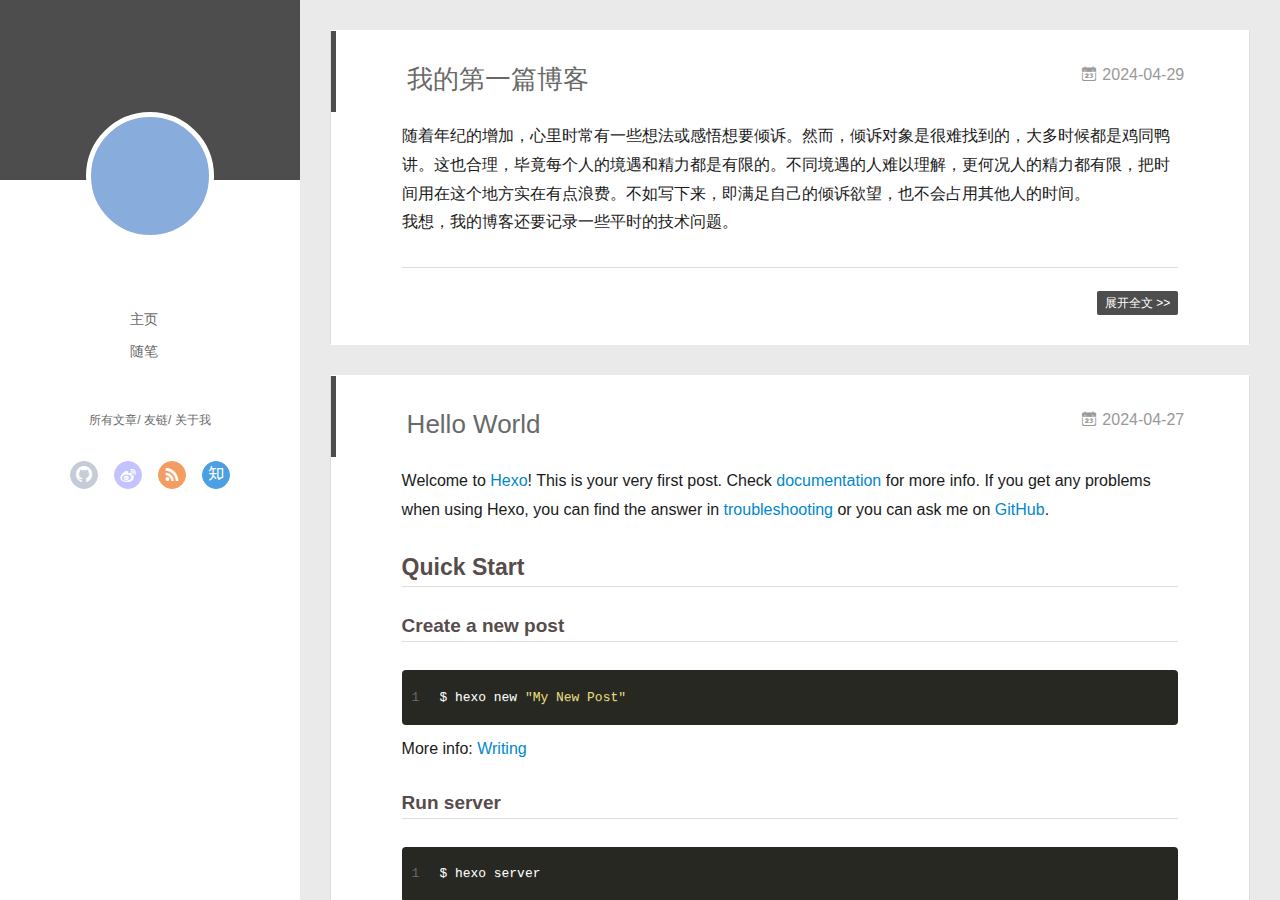
==== commit e1223821: "Site updated: 2024-04-29 12:18:22" ====
--- a/index.html
+++ b/index.html
@@ -159,20 +159,21 @@
         
   
     <h1 itemprop="name">
-      <a class="article-title" href="/2024/04/27/%E6%88%91%E7%9A%84%E7%AC%AC%E4%B8%80%E7%AF%87%E6%96%87%E7%AB%A0/">我的第一篇文章</a>
+      <a class="article-title" href="/2024/04/29/%E6%88%91%E7%9A%84%E7%AC%AC%E4%B8%80%E7%AF%87%E6%96%87%E7%AB%A0/">我的第一篇博客</a>
     </h1>
   
 
         
-        <a href="/2024/04/27/%E6%88%91%E7%9A%84%E7%AC%AC%E4%B8%80%E7%AF%87%E6%96%87%E7%AB%A0/" class="archive-article-date">
-  	<time datetime="2024-04-27T11:59:46.000Z" itemprop="datePublished"><i class="icon-calendar icon"></i>2024-04-27</time>
+        <a href="/2024/04/29/%E6%88%91%E7%9A%84%E7%AC%AC%E4%B8%80%E7%AF%87%E6%96%87%E7%AB%A0/" class="archive-article-date">
+  	<time datetime="2024-04-29T04:05:01.000Z" itemprop="datePublished"><i class="icon-calendar icon"></i>2024-04-29</time>
 </a>
         
       </header>
     
     <div class="article-entry" itemprop="articleBody">
       
-        
+        <p>随着年纪的增加，心里时常有一些想法或感悟想要倾诉。然而，倾诉对象是很难找到的，大多时候都是鸡同鸭讲。这也合理，毕竟每个人的境遇和精力都是有限的。不同境遇的人难以理解，更何况人的精力都有限，把时间用在这个地方实在有点浪费。不如写下来，即满足自己的倾诉欲望，也不会占用其他人的时间。<br>我想，我的博客还要记录一些平时的技术问题。</p>
+
       
 
       
@@ -184,7 +185,7 @@
 
       
         <p class="article-more-link">
-          <a class="article-more-a" href="/2024/04/27/%E6%88%91%E7%9A%84%E7%AC%AC%E4%B8%80%E7%AF%87%E6%96%87%E7%AB%A0/">展开全文 >></a>
+          <a class="article-more-a" href="/2024/04/29/%E6%88%91%E7%9A%84%E7%AC%AC%E4%B8%80%E7%AF%87%E6%96%87%E7%AB%A0/">展开全文 >></a>
         </p>
       
 
